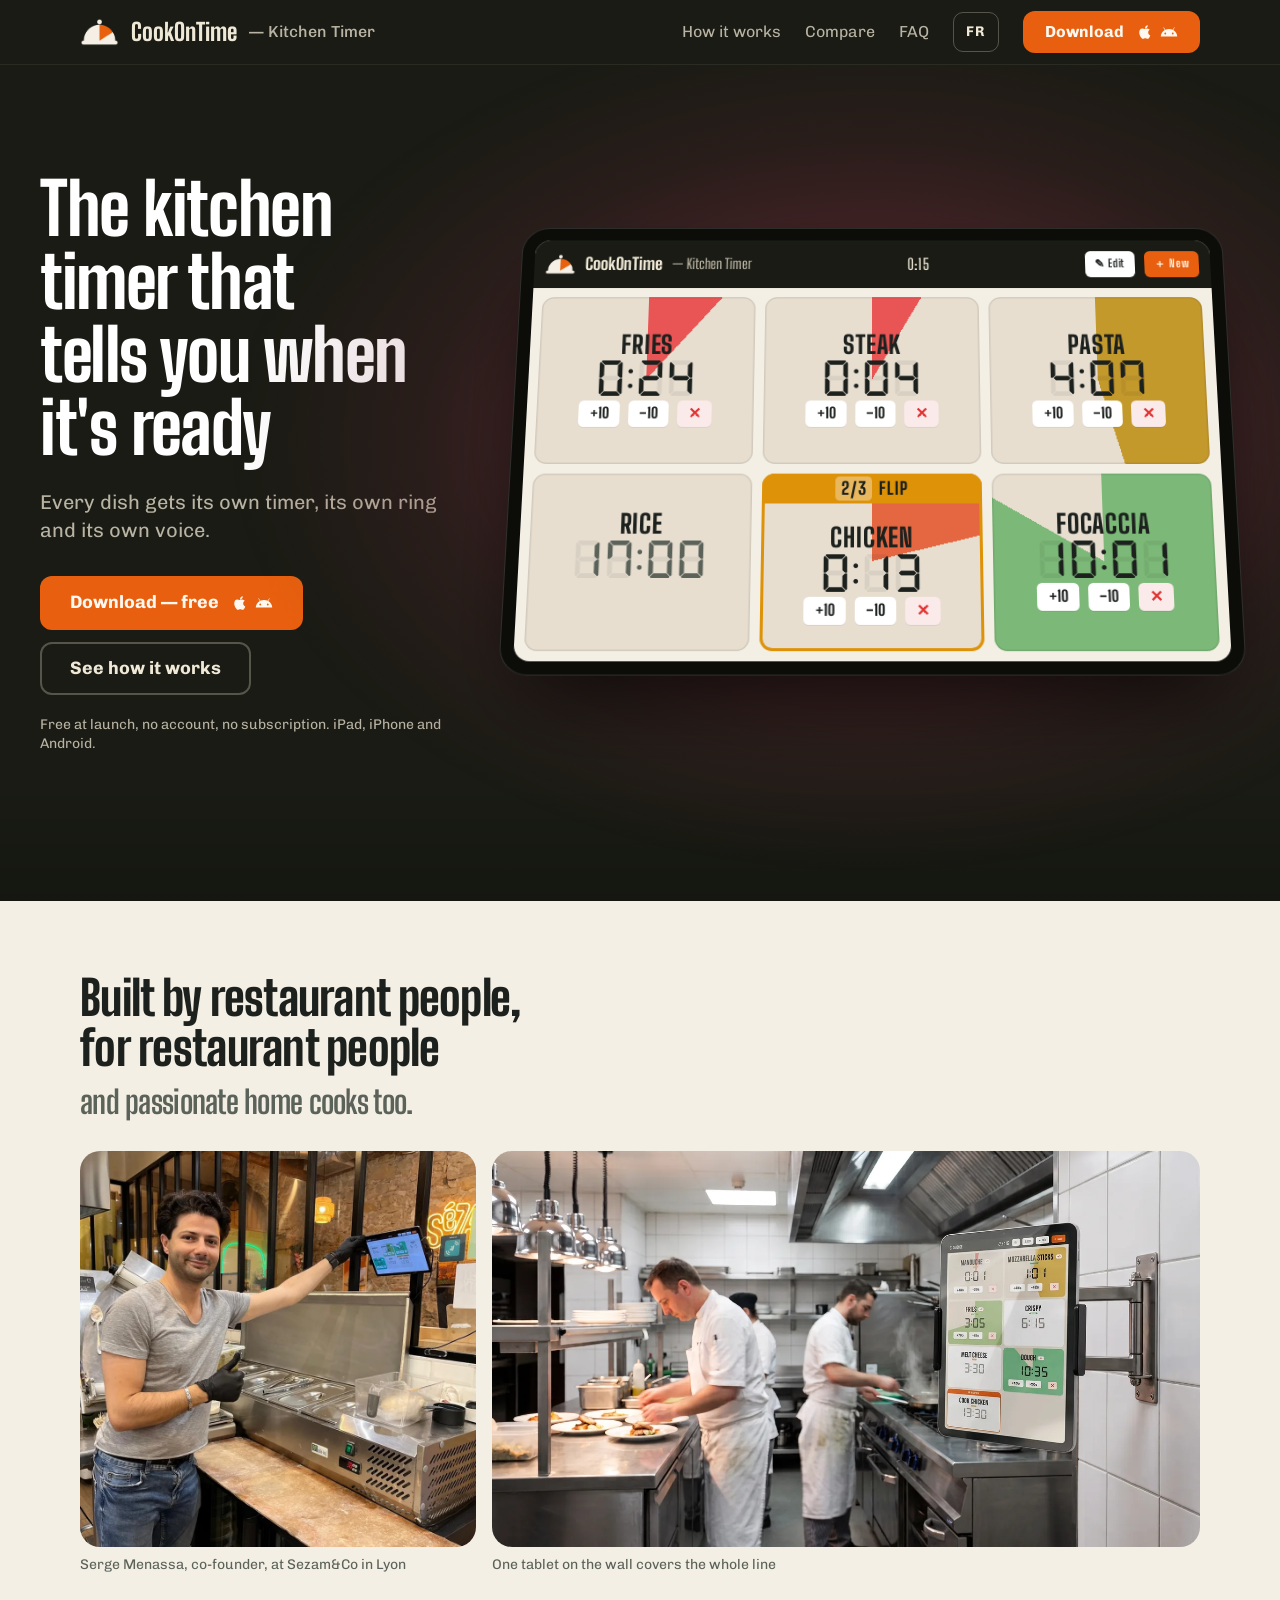
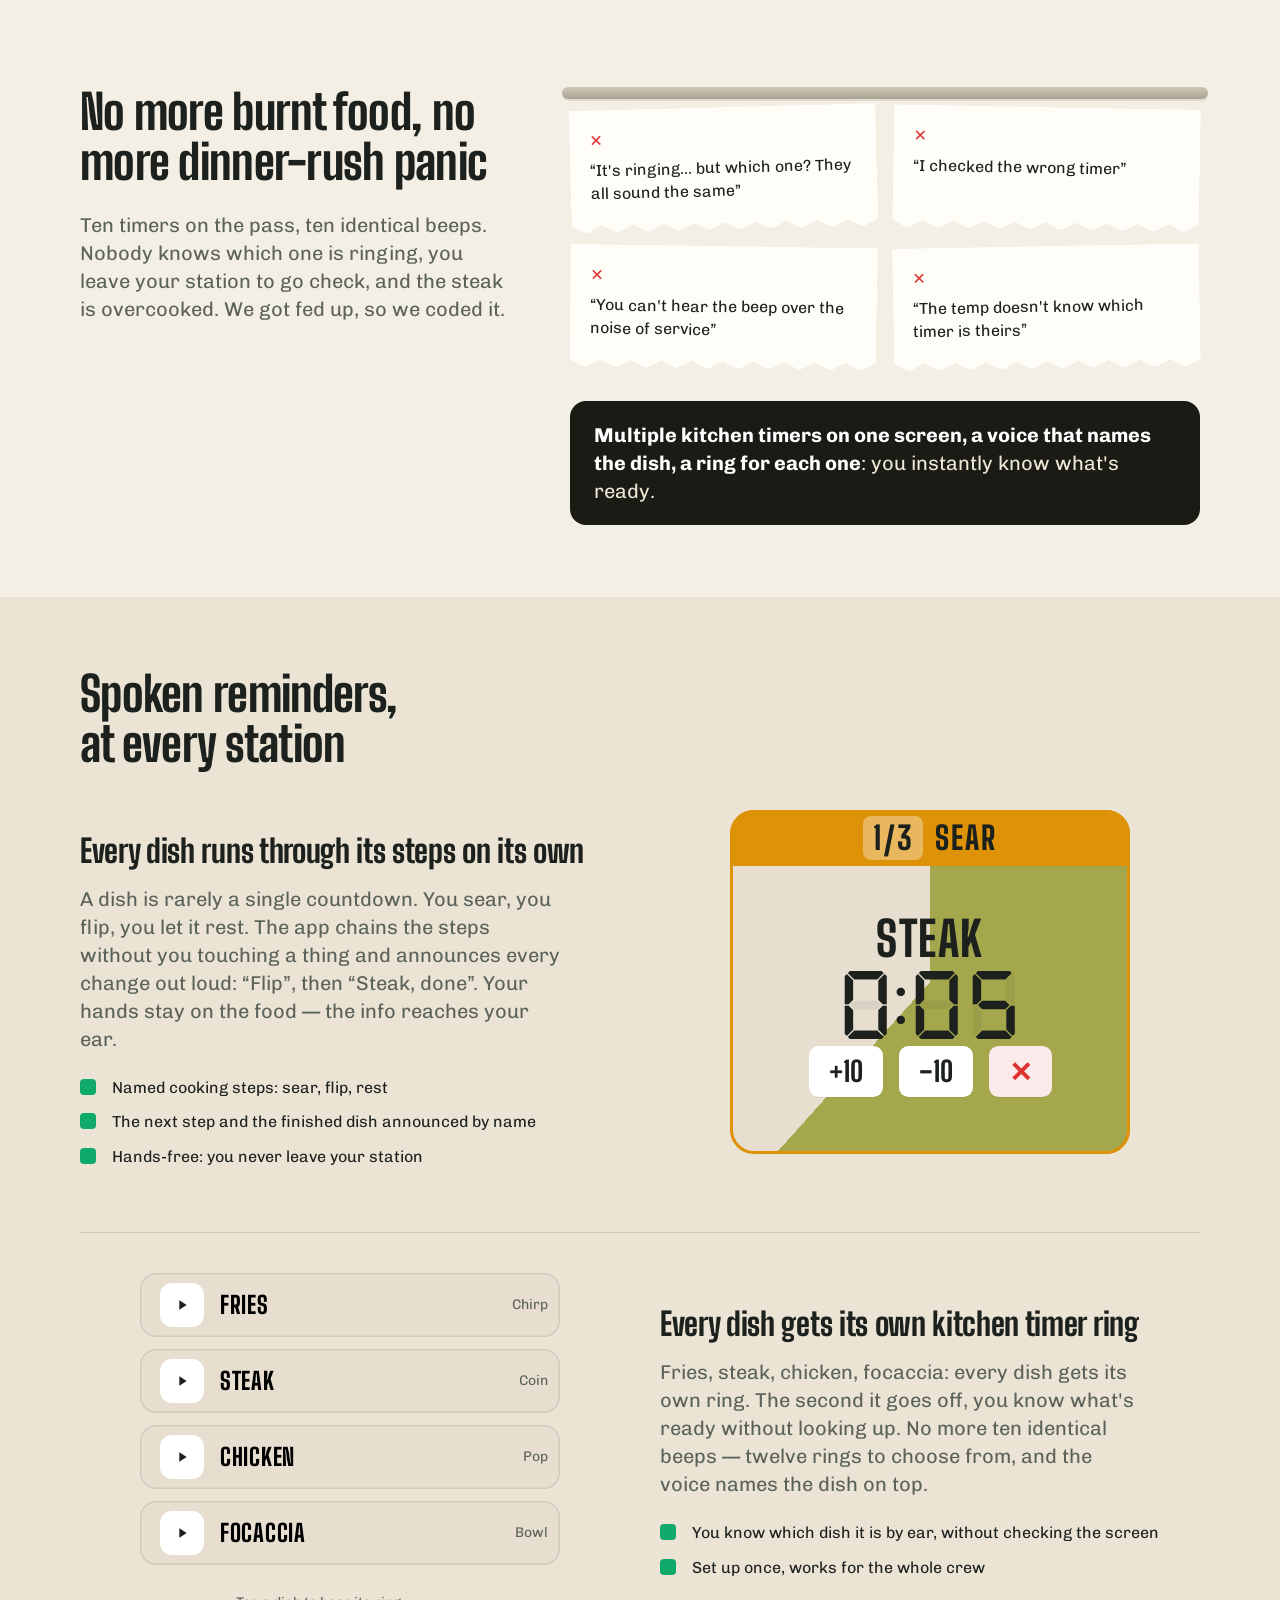
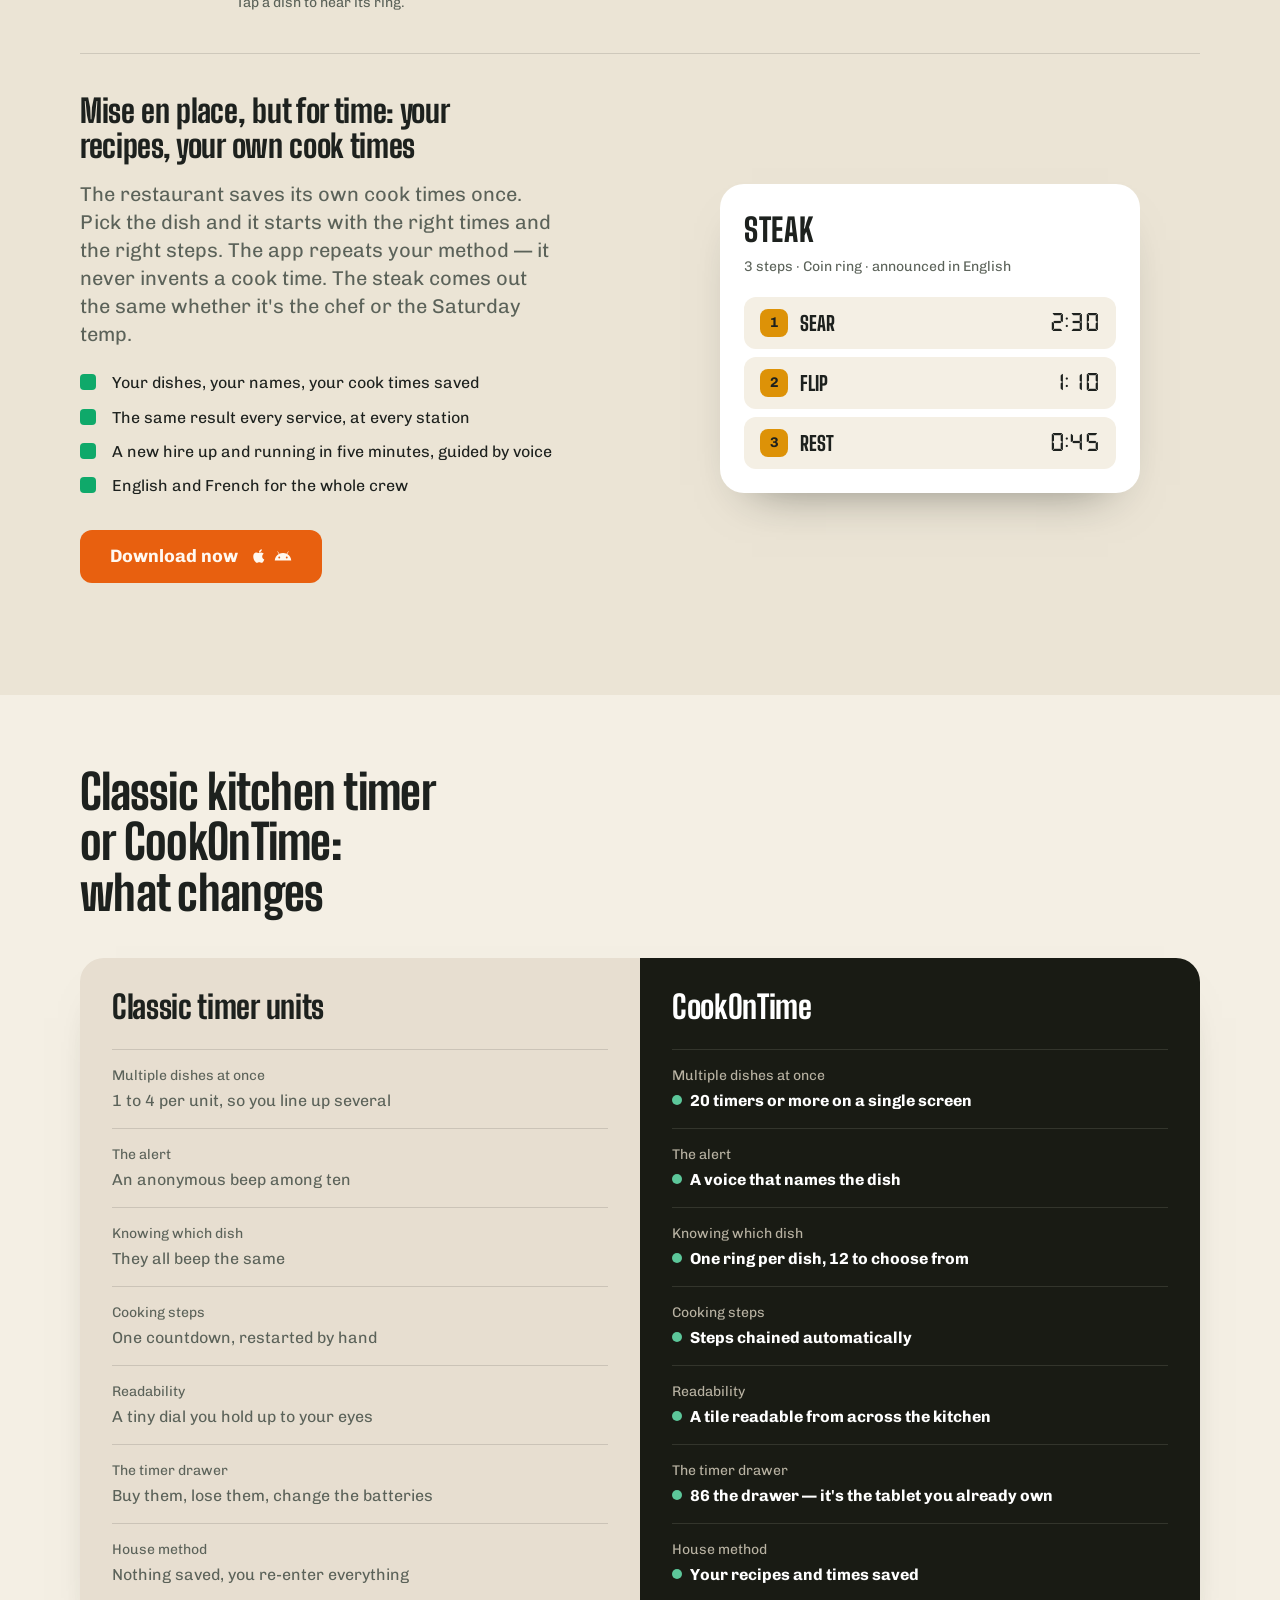
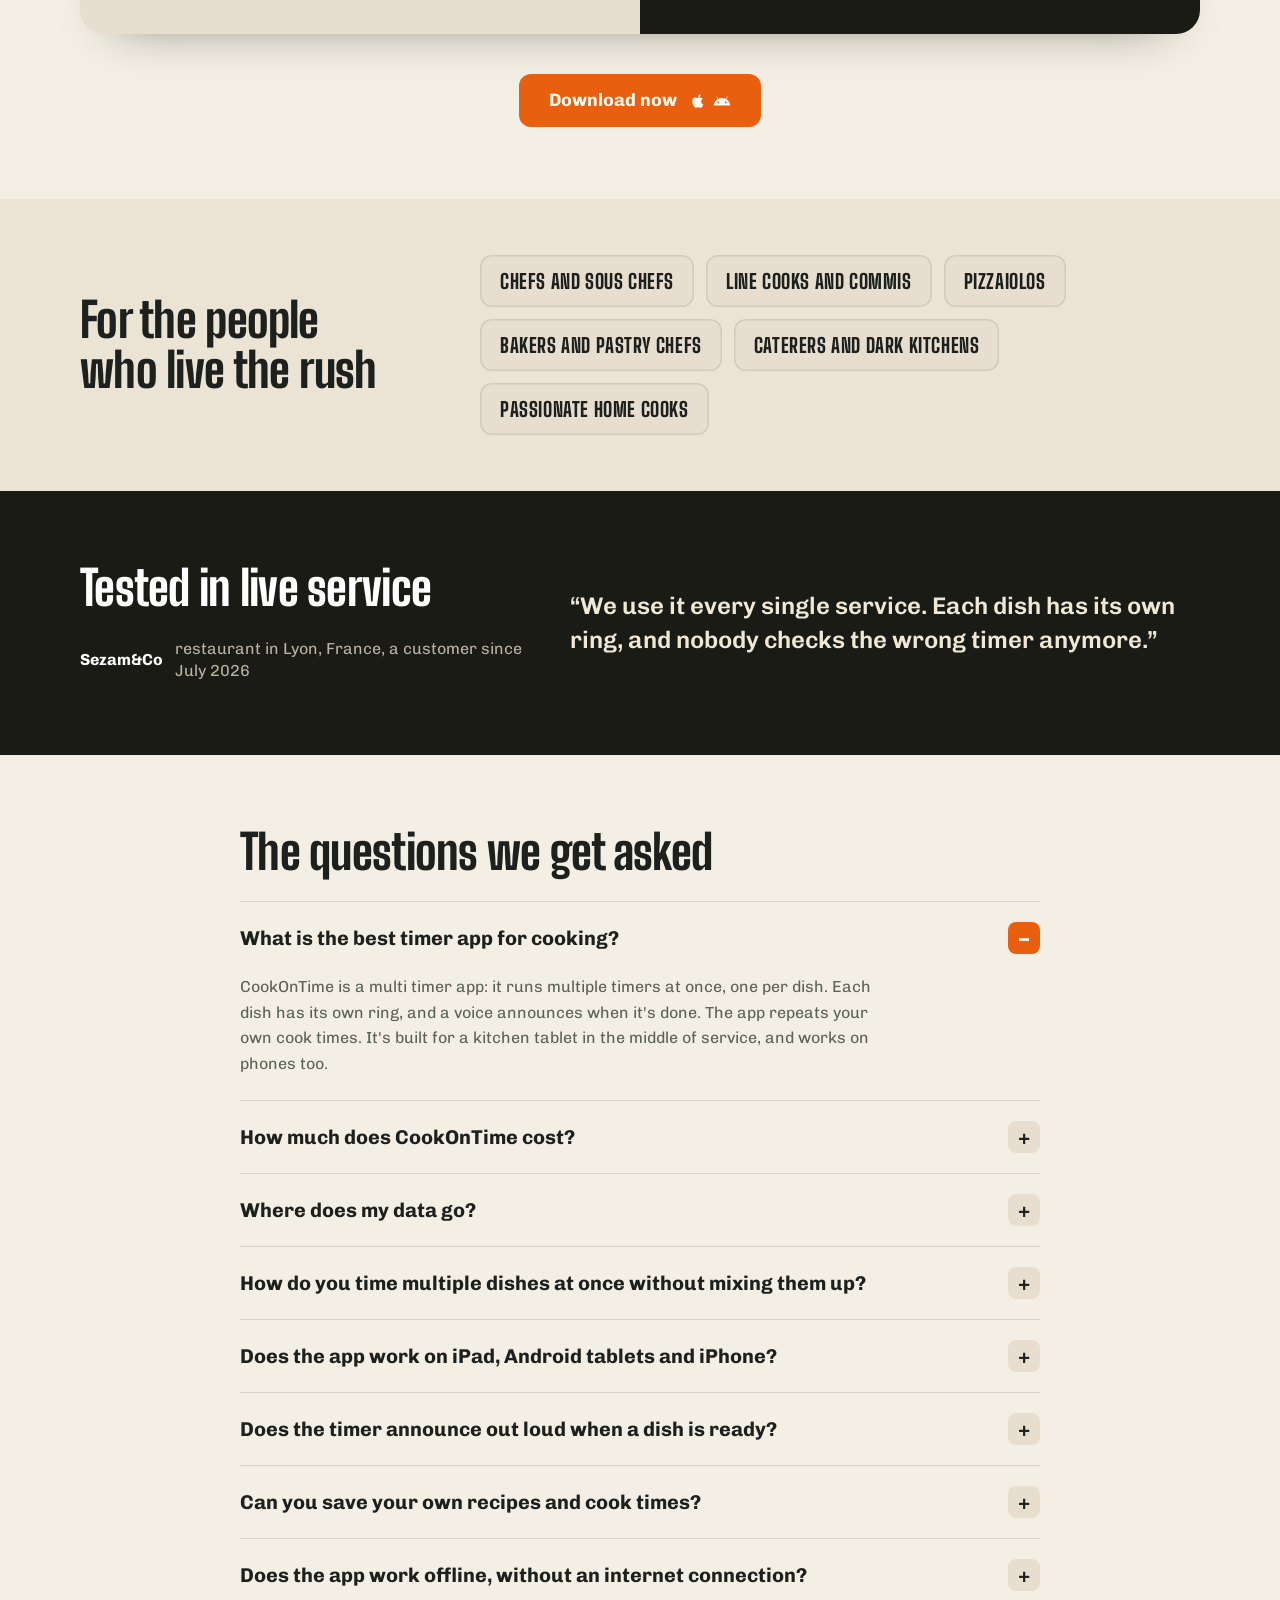
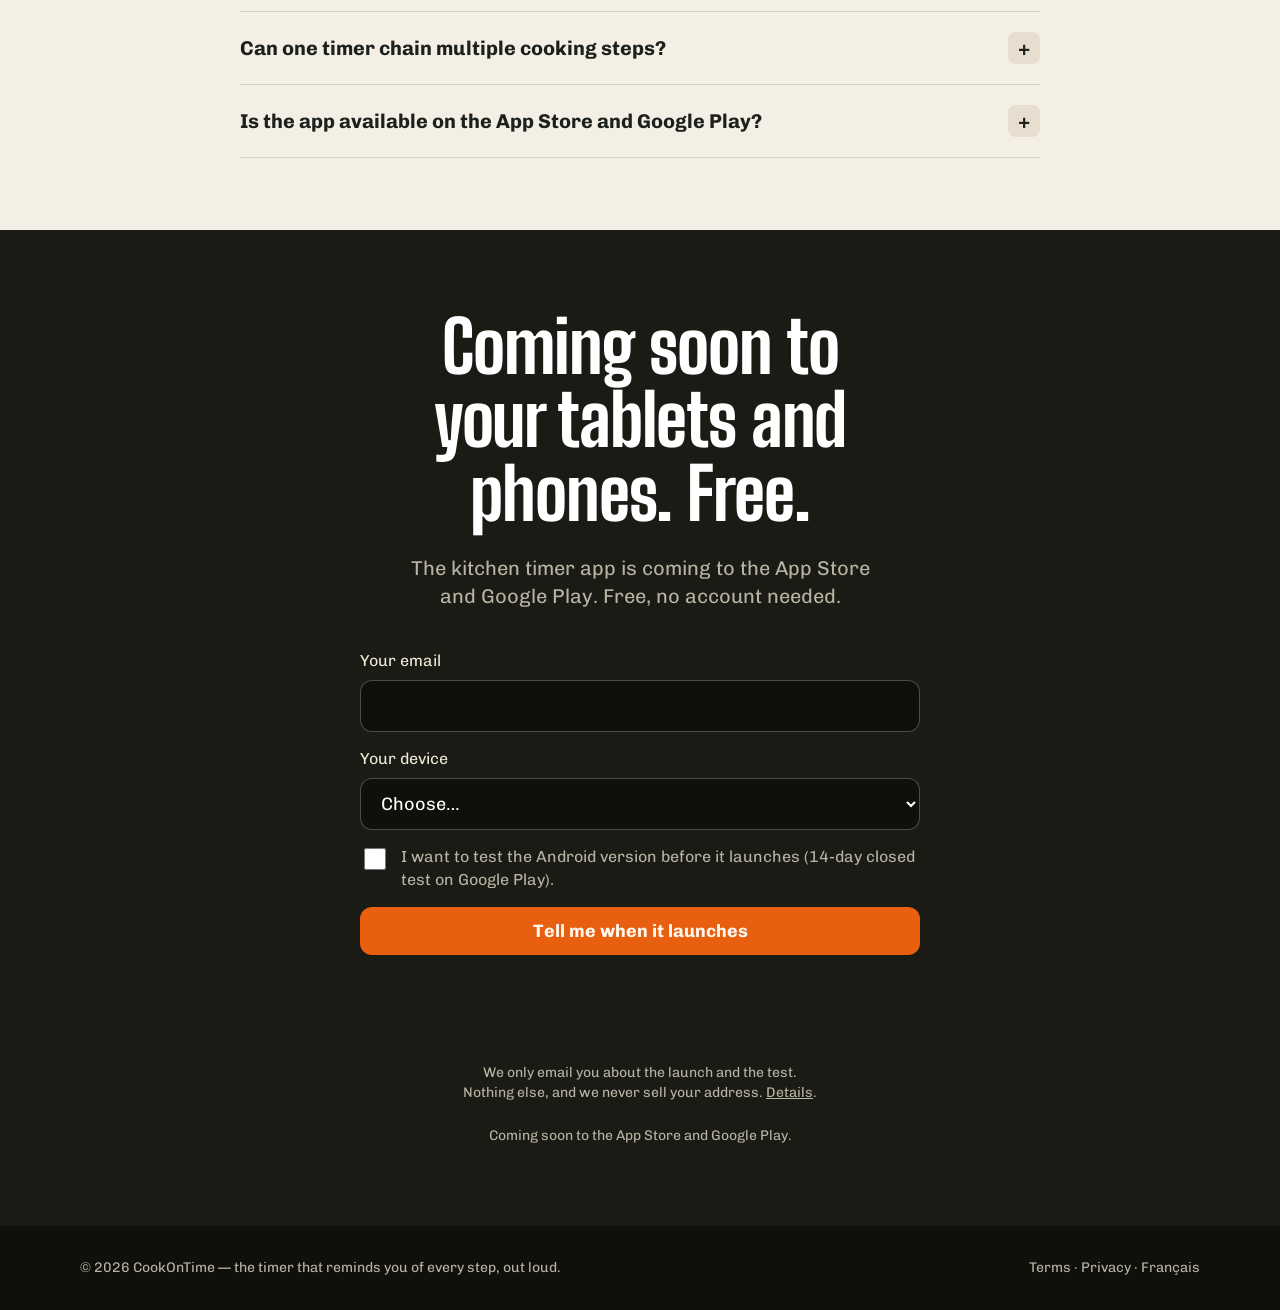
==== index.html @ b67028b5 "Landing : clics « Télécharger » comptés, e-mail à Serge à chaque nouvelle inscription Co-Authored-By" ====
<!DOCTYPE html>
<html lang="en">
<head>
<meta charset="UTF-8">
<meta name="viewport" content="width=device-width, initial-scale=1, viewport-fit=cover">
<title>Free Kitchen Timer App for Restaurants — Multi-Dish & Voice</title>
<meta name="description" content="Free kitchen timer app for pros: multiple dishes at once, a ring per dish, a voice announcing each. Tablets, iPhone & Android. Built by restaurateurs.">
<meta name="keywords" content="free kitchen timer, cooking timer app, kitchen timer app for iphone, kitchen timer app free, restaurant kitchen timer, professional kitchen timer app, commercial kitchen timer, multiple kitchen timers, multi timer kitchen app, kitchen timer for iPad, kitchen timer tablet, talking kitchen timer, voice kitchen timer, hands-free kitchen timer, chef timer app, multi-stage cooking timer, kitchen timer no batteries, minuteur cuisine gratuit">
<meta name="theme-color" content="#191b14">
<link rel="canonical" href="https://cookontime.app/">
<link rel="alternate" hreflang="en" href="https://cookontime.app/">
<link rel="alternate" hreflang="fr" href="https://cookontime.app/fr/">
<link rel="alternate" hreflang="x-default" href="https://cookontime.app/">
<link rel="icon" type="image/png" sizes="32x32" href="assets/favicon-32.png">
<link rel="apple-touch-icon" href="assets/apple-touch-icon.png">
<!-- Open Graph -->
<meta property="og:type" content="website">
<meta property="og:url" content="https://cookontime.app/">
<meta property="og:locale" content="en_US">
<meta property="og:title" content="CookOnTime: free kitchen timer app for restaurants">
<meta property="og:image" content="https://cookontime.app/assets/og-en.png">
<meta property="og:image:width" content="1200">
<meta property="og:image:height" content="630">
<meta property="og:description" content="Run every dish at once, each with its own ring, a voice that announces each dish by name. One app on all your kitchen tablets. Coming soon to iOS and Android — free at launch.">
<meta name="twitter:card" content="summary_large_image">

<link rel="stylesheet" href="assets/fonts/fonts.css">

<!-- Rich snippet FAQ -->
<script type="application/ld+json">
{
  "@context": "https://schema.org",
  "@type": "FAQPage",
  "mainEntity": [
    {"@type":"Question","name":"What is the best timer app for cooking?","acceptedAnswer":{"@type":"Answer","text":"CookOnTime is a multi timer app: it runs multiple timers at once, one per dish. Each dish has its own ring, and a voice announces when it's done. The app repeats your own cook times. It's built for a kitchen tablet in the middle of service, and works on phones too."}},
    {"@type":"Question","name":"How much does CookOnTime cost?","acceptedAnswer":{"@type":"Answer","text":"CookOnTime is free at launch: no subscription, no ads and no account to create."}},
    {"@type":"Question","name":"Where does my data go?","acceptedAnswer":{"@type":"Answer","text":"Your dishes, times and settings stay on your tablet, and there is no account to create. On first launch, the app asks whether you agree to share usage statistics; in the current version, it sends nothing. The details are in the privacy policy."}},
    {"@type":"Question","name":"How do you time multiple dishes at once without mixing them up?","acceptedAnswer":{"@type":"Answer","text":"Run multiple timers side by side: every dish carries its name on screen and in the voice announcements, and each one can carry its own ring. All your dishes run side by side on one screen, so you know right away which one is ringing. No more mistaking the steak timer for the sides."}},
    {"@type":"Question","name":"Does the app work on iPad, Android tablets and iPhone?","acceptedAnswer":{"@type":"Answer","text":"Yes, on all of them. A basic iPad or a cheap Android tablet, wall-mounted with the screen always on, is enough — and it also runs on iPhone and Android phones when you want a cooking timer in your pocket. You equip every station with the same app."}},
    {"@type":"Question","name":"Does the timer announce out loud when a dish is ready?","acceptedAnswer":{"@type":"Answer","text":"Yes. The app announces the next step and then the finished dish, by name, out loud. Your hands stay on the food — the info reaches your ear without staring at a screen."}},
    {"@type":"Question","name":"Can you save your own recipes and cook times?","acceptedAnswer":{"@type":"Answer","text":"That's the whole point. You enter your dishes, times and steps once. The app repeats your house method identically on every tablet. It never invents a cook time."}},
    {"@type":"Question","name":"Does the app work offline, without an internet connection?","acceptedAnswer":{"@type":"Answer","text":"Yes. Every tablet is self-sufficient and stores everything locally. If the wifi drops mid-rush, service goes on uninterrupted."}},
    {"@type":"Question","name":"Can one timer chain multiple cooking steps?","acceptedAnswer":{"@type":"Answer","text":"Yes — it's the heart of the app. A dish can have multiple named steps (sear, flip, rest) that chain automatically, with a voice announcement at every step change."}},
    {"@type":"Question","name":"Is the app available on the App Store and Google Play?","acceptedAnswer":{"@type":"Answer","text":"It's coming soon to the App Store and Google Play."}}
  ]
}
</script>
<script type="application/ld+json">
{
  "@context": "https://schema.org",
  "@type": "SoftwareApplication",
  "name": "CookOnTime",
  "alternateName": "CookOnTime: Kitchen Timers",
  "url": "https://cookontime.app/",
  "inLanguage": ["en", "fr"],
  "applicationCategory": "LifestyleApplication",
  "operatingSystem": "iOS, Android",
  "description": "Kitchen timer app: multiple timers on one screen, a ring for each dish, cooking steps that follow on, and a voice that calls out the dish when it's ready. Built by restaurant owners.",
  "publisher": {"@id": "https://cookontime.app/#org"},
  "offers": {"@type":"Offer","price":"0","priceCurrency":"USD"}
}
</script>

<script type="application/ld+json">
{
  "@context": "https://schema.org",
  "@type": "Organization",
  "@id": "https://cookontime.app/#org",
  "name": "CookOnTime",
  "url": "https://cookontime.app/",
  "logo": "https://cookontime.app/assets/apple-touch-icon.png",
  "founder": [
    {"@type":"Person","name":"Serge Menassa"},
    {"@type":"Person","name":"Henry Obégi"}
  ]
}
</script>

<style>
/* Proposition A — « le passe en service ».
   Parti pris : la page emprunte tout à l'app réelle. Le bandeau sombre de l'app
   devient l'en-tête et le haut de page ; les chiffres à segments (DSEG7) sont la
   signature ; la couleur ne décore pas, elle dit un état, comme sur la tablette :
   vert = en cours, ambre = changement d'étape, rouge = prêt. */
@font-face{font-family:'DSEG7 Classic'; src:url(assets/fonts/DSEG7Classic-Bold.ttf) format('truetype'); font-weight:700; font-display:swap}

:root{
  /* Valeurs reprises de app/lib/ui/theme.dart */
  --service:#191b14; --service-2:#24271d; --on-service:#efe8d6; --on-service-2:#b9b3a3;
  --paper:#f4efe4; --paper-2:#ebe4d5; --tile:#e7ded0; --tile-edge:rgba(28,33,28,.10);
  --ink:#1d211e; --muted:#5b6259; --line:rgba(28,33,28,.14);
  --ember:#e8600f; --ember-2:#c94f08; --on-ember:#fff8f0;
  --amber:#dd9207; --mint:#0fa96a; --red:#e03131; --ring-ink:#8f1414;
  --fill-mint:rgb(92,199,154);
  /* Échelle typo fermée (R4.4 / R4.6, site) : 6 tailles */
  --t1:clamp(44px,5.6vw,72px); --t2:clamp(34px,3.8vw,48px); --t3:clamp(26px,2.6vw,32px);
  --t4:20px; --t5:16px; --t6:14px;
  --maxw:1200px; --gut:clamp(16px,4vw,40px);
}
@property --p{syntax:'<number>'; inherits:false; initial-value:1}

*{box-sizing:border-box}
html{scroll-behavior:smooth}
body{margin:0; background:var(--paper); color:var(--ink); font-family:'Chivo',system-ui,sans-serif; font-size:var(--t4); line-height:1.4; -webkit-font-smoothing:antialiased; overflow-x:hidden}
h1,h2,h3{font-family:'Big Shoulders Display',sans-serif; font-weight:800; margin:0; text-wrap:balance}
h1{font-size:var(--t1); line-height:1.02; letter-spacing:-.02em}
h2{font-size:var(--t2); line-height:1.05; letter-spacing:-.015em}
h3{font-size:var(--t3); line-height:1.1; letter-spacing:-.01em}
p{margin:0}
a{color:inherit; text-decoration:none}
.wrap{max-width:var(--maxw); margin:0 auto; padding:0 var(--gut)}
.seg{font-family:'DSEG7 Classic',monospace; font-weight:700; font-style:normal; letter-spacing:.02em}

/* ---------- boutons (R6.3 : 4 états ; R6.6 : 16 / 32) ---------- */
.btn{display:inline-flex; align-items:center; justify-content:center; gap:8px; min-height:48px; padding:12px 28px; border-radius:12px;
  font-family:'Chivo',sans-serif; font-weight:700; font-size:18px; letter-spacing:0;
  border:2px solid transparent; cursor:pointer; transition:transform .12s ease, background .15s ease, border-color .15s ease}
.btn:focus-visible{outline:3px solid var(--amber); outline-offset:3px}
.btn:active{transform:translateY(1px)}
.btn-ember{background:var(--ember); color:var(--on-ember)}
.btn-ember:hover{background:var(--ember-2)}
.btn-line{background:transparent; color:var(--on-service); border-color:rgba(239,232,214,.28)}
.btn-line:hover{border-color:var(--on-service)}
.btn-line.on-paper{color:var(--ink); border-color:var(--line)}
.btn-line.on-paper:hover{border-color:var(--ink)}

/* ---------- en-tête = le bandeau de l'app ---------- */
header{position:sticky; top:0; z-index:40; background:var(--service); color:var(--on-service); border-bottom:1px solid rgba(239,232,214,.08)}
.nav{display:flex; align-items:center; gap:24px; height:64px}
.brand{display:flex; align-items:center; gap:12px; margin-right:auto}
.brand img{height:28px; width:auto}
.brand b{font-family:'Big Shoulders Display',sans-serif; font-weight:800; font-size:24px; white-space:nowrap}
.brand span{font-family:'Chivo',sans-serif; font-weight:500; font-size:16px; color:var(--on-service-2); white-space:nowrap}
.navlinks{display:flex; gap:24px; align-items:center}
.navlinks a:not(.btn){font-size:var(--t5); color:var(--on-service-2)}
.navlinks a:not(.btn):hover{color:var(--on-service)}
/* Bascule de langue : toujours visible, y compris sur téléphone. */
.navlinks a.lang{display:inline-flex; align-items:center; justify-content:center; min-width:44px; min-height:40px; padding:0 12px; border-radius:10px; border:1px solid rgba(239,232,214,.28); color:var(--on-service); font-weight:700; font-size:var(--t6); letter-spacing:.08em}
.navlinks a.lang:hover{border-color:var(--on-service)}
.navlinks a:focus-visible{outline:3px solid var(--amber); outline-offset:3px}
.navlinks .btn{min-height:40px; padding:8px 20px; font-size:var(--t5)}
/* Logos Apple et Android dans les boutons de téléchargement */
.btn .oss{display:inline-flex; gap:6px; margin-left:4px}
.btn .os{width:18px; height:18px; flex:none}

/* ---------- haut de page ---------- */
.hero{background:var(--service); color:var(--on-service); padding:56px 0 96px; position:relative; overflow:hidden}
/* Le haut de page remplit tout l'écran visible sous l'en-tête : la section suivante
   n'apparaît qu'au défilement. Contenu centré verticalement ; s'il est plus haut
   que l'écran (petit portable, téléphone), la section grandit simplement. */
.hero{min-height:calc(100vh - 64px); min-height:calc(100svh - 64px); display:flex; align-items:center}
.hero > .wrap{width:100%}
.hero::after{content:""; position:absolute; left:0; right:0; bottom:0; height:120px; background:linear-gradient(to bottom, transparent, rgba(0,0,0,.18)); pointer-events:none}
.hero .wrap{max-width:1320px; display:grid; grid-template-columns:minmax(0,4.4fr) minmax(0,7.6fr); gap:40px; align-items:center; position:relative; z-index:1}
.hero h1{color:#fff; max-width:12ch}
.hero .lead{margin-top:24px; color:var(--on-service-2); max-width:34ch; line-height:1.4}
.hero .cta{display:flex; flex-wrap:wrap; gap:12px; margin-top:32px}
.hero .note{margin-top:20px; font-size:var(--t6); color:var(--on-service-2)}

/* ---------- la tablette : réplique de l'écran principal de l'app ---------- */
.device{background:#0c0d09; border-radius:28px; padding:14px; box-shadow:0 40px 80px -30px rgba(0,0,0,.8), inset 0 0 0 1px rgba(255,255,255,.14)}
.board{color:var(--ink); background:var(--paper); border-radius:16px; overflow:hidden; aspect-ratio:16/10; display:flex; flex-direction:column; container-type:inline-size}
.bhead{background:var(--service); color:var(--on-service); display:flex; align-items:center; gap:1.4cqw; padding:0 1.6cqw; height:7.5cqw; flex:none}
.bhead img{height:3.2cqw; width:auto}
.bhead b{font-family:'Big Shoulders Display',sans-serif; font-weight:800; font-size:2.6cqw; white-space:nowrap}
.bhead span{font-family:'Big Shoulders Display',sans-serif; font-weight:600; font-size:2.2cqw; color:var(--on-service-2); white-space:nowrap}
.bhead .clock{margin:0 auto; font-size:2.4cqw; color:var(--on-service)}
.bhead i{font-style:normal; font-family:'Big Shoulders Display',sans-serif; font-weight:700; font-size:1.7cqw; letter-spacing:.06em; background:#fff; color:var(--ink); border-radius:.8cqw; padding:.8cqw 1.4cqw; white-space:nowrap}
.bhead i.new{background:var(--ember); color:var(--on-ember)}
.bgrid{flex:1; display:grid; grid-template-columns:repeat(3,1fr); grid-template-rows:repeat(2,1fr); gap:1.4cqw; padding:1.4cqw}

.tile{--p:1; --fill:var(--fill-mint); position:relative; border-radius:1.8cqw; background:var(--tile); box-shadow:inset 0 0 0 1.5px var(--tile-edge);
  display:flex; flex-direction:column; align-items:center; justify-content:center; gap:.6cqw; overflow:hidden; container-type:inline-size}
.tile.run{background:conic-gradient(var(--fill) 0 calc(var(--p)*1turn), var(--tile) 0)}
.tile .tn{font-family:'Big Shoulders Display',sans-serif; font-weight:800; font-size:12cqw; line-height:1; letter-spacing:.03em; text-transform:uppercase; position:relative}
.tile .tt{position:relative; font-size:17cqw; line-height:1}
.tile .tt .ghost{position:absolute; inset:0; color:rgba(28,33,28,.07)}
.tile .tt .val{position:relative; color:var(--ink)}
.tile.idle .tt .val{color:var(--muted)}
.tile .tc{display:flex; gap:4cqw; position:relative; visibility:hidden}
.tile.run .tc{visibility:visible}
.tile .tc i{font-style:normal; font-family:'Big Shoulders Display',sans-serif; font-weight:800; font-size:7cqw; background:#fff; border-radius:2.4cqw; padding:1.4cqw 5cqw; box-shadow:0 1px 0 rgba(0,0,0,.06)}
.tile .tc i.x{color:var(--red); background:#fbeaea}
.tile.chain{box-shadow:inset 0 0 0 3px var(--amber)}
.tile .band{position:absolute; top:0; left:0; right:0; height:14cqw; background:var(--amber); color:var(--ink); display:flex; align-items:center; justify-content:center; gap:3cqw;
  font-family:'Big Shoulders Display',sans-serif; font-weight:800; font-size:8cqw; letter-spacing:.06em; text-transform:uppercase}
.tile .band em{font-style:normal; background:rgba(255,255,255,.35); border-radius:2cqw; padding:0 2.4cqw}
.tile.chain .tn{margin-top:12cqw}
/* Sonnerie : fond rouge, intérieur rosé, nom rouge sombre, chiffres rouges qui
   clignotent, halo qui pulse — mêmes signes que la tuile qui sonne dans l'app. */
.tile.ringing{background:var(--red); box-shadow:none; animation:ring .9s ease-in-out infinite}
.tile.ringing::before{content:""; position:absolute; inset:2.4cqw; border-radius:1.4cqw; background:linear-gradient(#ffe9e6,#ffdcd6)}
.tile.ringing .tn{color:var(--ring-ink)}
.tile.ringing .tt .val{color:var(--red); animation:blink .9s step-end infinite}
.tile.ringing .tc{visibility:hidden}
@keyframes ring{0%,100%{transform:scale(1); box-shadow:0 0 0 0 rgba(255,69,69,.3)} 50%{transform:scale(1.015); box-shadow:0 0 34px 6px rgba(255,69,69,.55)}}
@keyframes blink{50%{opacity:0}}

/* La voix : la bulle qui annonce le plat, posée sous la tablette. */
.stage{position:relative; perspective:1600px; isolation:isolate}
/* Halo : un éclairage gris chaud accroché à la tablette elle-même (pas au fond de
   la section). Il la suit donc partout où la mise en page la place, sur ordinateur,
   tablette ou téléphone, sans calcul. Il s'éteint en douceur vers le noir. */
.stage::before{content:""; position:absolute; left:50%; top:46%; width:175%; aspect-ratio:1.5; transform:translate(-50%,-50%); z-index:-1; pointer-events:none;
  background:radial-gradient(closest-side, rgb(var(--halo) / .85), rgb(var(--halo) / .5) 40%, rgb(var(--halo) / .18) 70%, transparent)}
/* Halo bordeaux, choisi par Serge le 30/09/2026 parmi six teintes. */
.hero{--halo:120 42 58}
/* Inclinaison au défilement (comme le site ShiftMaster, en plus léger) : la tablette
   part légèrement couchée et se redresse à plat pendant les 420 premiers pixels de
   défilement après son entrée à l'écran. Le défilement reste libre. */
.device{transform-origin:50% 0; transform:rotateX(14deg) scale(.95); will-change:transform}
@media (prefers-reduced-motion:reduce){ .device{transform:none} }
.voice{position:absolute; left:-24px; bottom:-56px; display:flex; align-items:center; gap:12px; background:#fff; color:var(--ink); border-radius:16px; padding:12px 20px 12px 12px;
  box-shadow:0 24px 48px -20px rgba(0,0,0,.7); border:0; font:inherit; text-align:left; cursor:pointer; max-width:calc(100% + 24px);
  transform:translateY(12px); opacity:0; transition:opacity .35s ease, transform .35s ease}
.voice.show{opacity:1; transform:none}
.voice:focus-visible{outline:3px solid var(--amber); outline-offset:3px}
.voice .play{flex:none; width:44px; height:44px; border-radius:50%; background:var(--ember); display:grid; place-items:center}
.voice .play svg{width:18px; height:18px; fill:#fff}
.voice small{display:block; font-size:var(--t6); color:var(--muted)}
.voice b{display:block; font-family:'Big Shoulders Display',sans-serif; font-weight:800; font-size:24px; line-height:1.1}

/* ---------- preuve : les photos en service ---------- */
.proof{padding:72px 0 40px}
.proof .wrap{display:grid; gap:32px}
.proof h2{max-width:24ch}
.proof h2 span{display:block; color:var(--muted); font-size:var(--t3); margin-top:12px; font-weight:700}
.photos{display:flex; gap:16px}
.photos figure{margin:0; min-width:0}
.photos figure:first-child{flex:1 1 0}
.photos figure:last-child{flex:1.79 1 0}
.photos img{display:block; width:100%; height:auto; border-radius:20px}
.photos figcaption{margin-top:8px; font-size:var(--t6); color:var(--muted)}

/* ---------- le problème : quatre bons de cuisine sur le rail ---------- */
.problem{padding:72px 0}
.problem .wrap{display:grid; grid-template-columns:minmax(0,5fr) minmax(0,7fr); gap:40px; align-items:start}
.problem p.big{margin-top:24px; color:var(--muted); max-width:36ch}
.rail{position:relative; padding-top:20px}
.rail::before{content:""; position:absolute; left:-8px; right:-8px; top:0; height:12px; border-radius:6px; background:linear-gradient(#cfc8b8,#a9a293); box-shadow:0 2px 0 rgba(0,0,0,.08)}
.tickets{display:grid; grid-template-columns:repeat(2,minmax(0,1fr)); gap:16px}
.ticket{background:#fffdf8; padding:20px 20px 28px; font-size:var(--t5); line-height:1.4; color:var(--ink); position:relative;
  box-shadow:0 12px 24px -16px rgba(28,33,28,.45); clip-path:polygon(0 0,100% 0,100% calc(100% - 8px),95% 100%,90% calc(100% - 8px),85% 100%,80% calc(100% - 8px),75% 100%,70% calc(100% - 8px),65% 100%,60% calc(100% - 8px),55% 100%,50% calc(100% - 8px),45% 100%,40% calc(100% - 8px),35% 100%,30% calc(100% - 8px),25% 100%,20% calc(100% - 8px),15% 100%,10% calc(100% - 8px),5% 100%,0 calc(100% - 8px))}
.ticket:nth-child(1){transform:rotate(-1.5deg)} .ticket:nth-child(2){transform:rotate(1deg)}
.ticket:nth-child(3){transform:rotate(.8deg)} .ticket:nth-child(4){transform:rotate(-1deg)}
.ticket::before{content:"✕"; display:block; color:var(--red); font-weight:700; margin-bottom:8px}
.solve{margin-top:32px; padding:20px 24px; border-radius:16px; background:var(--service); color:var(--on-service); font-size:var(--t4); line-height:1.4}
.solve b{color:#fff}

/* ---------- ce que fait l'app ---------- */
.features{background:var(--paper-2); padding:72px 0}
.features > .wrap > h2{max-width:18ch}
.feat{display:grid; grid-template-columns:minmax(0,1fr) minmax(0,1fr); gap:40px; align-items:center; padding:40px 0}
.feat + .feat{border-top:1px solid var(--line)}
.feat.flip .media{order:-1}
.feat p{margin-top:16px; color:var(--muted); max-width:40ch}
.feat ul{list-style:none; padding:0; margin:24px 0 0; display:grid; gap:12px}
.feat li{position:relative; padding-left:32px; font-size:var(--t5); line-height:1.4}
.feat li::before{content:""; position:absolute; left:0; top:2px; width:16px; height:16px; border-radius:4px; background:var(--mint)}
.media{display:flex; justify-content:center}

/* grande tuile chaînée qui déroule ses étapes */
/* Le conteneur de la grande tuile a une largeur fixe : la tuile mesure ses textes
   sur sa propre largeur (container-type), elle ne peut donc pas la tirer de son contenu. */
.bigwrap{width:min(100%,400px)}
.bigtile{width:100%; aspect-ratio:1/.86; border-radius:24px}
.bigtile .tn{font-size:12cqw}
.say{margin-top:16px; text-align:center; font-size:var(--t5); color:var(--muted); min-height:1.4em}
.say b{color:var(--ink)}

/* sonneries qu'on peut écouter */
.rings{width:min(100%,420px); display:grid; gap:12px}
.ringrow{display:flex; align-items:center; gap:16px; width:100%; min-height:64px; padding:8px 12px 8px 20px; border-radius:16px; border:0; font:inherit; text-align:left; cursor:pointer;
  background:var(--tile); box-shadow:inset 0 0 0 1.5px var(--tile-edge); transition:background .15s ease, transform .12s ease}
.ringrow:hover{background:#e0d6c5}
.ringrow:active{transform:scale(.99)}
.ringrow:focus-visible{outline:3px solid var(--amber); outline-offset:2px}
.ringrow b{font-family:'Big Shoulders Display',sans-serif; font-weight:800; font-size:24px; text-transform:uppercase; letter-spacing:.03em}
.ringrow small{margin-left:auto; font-size:var(--t6); color:var(--muted)}
.ringrow .pb{flex:none; width:44px; height:44px; border-radius:12px; background:#fff; display:grid; place-items:center}
.ringrow .pb svg{width:16px; height:16px; fill:var(--ink)}
.ringrow.playing{background:var(--fill-mint)}
.ringrow.playing .pb{background:var(--ink)}
.ringrow.playing .pb svg{fill:#fff}
.rings .hint{font-size:var(--t6); color:var(--muted); text-align:center}

/* fiche d'un plat, comme dans l'éditeur */
.recipe{width:min(100%,420px); background:#fff; border-radius:24px; padding:24px; box-shadow:0 24px 48px -32px rgba(28,33,28,.6)}
.recipe h4{margin:0; font-family:'Big Shoulders Display',sans-serif; font-weight:800; font-size:32px; text-transform:uppercase; letter-spacing:.02em}
.recipe .meta{font-size:var(--t6); color:var(--muted); margin-top:4px}
.steps{margin-top:20px; display:grid; gap:8px}
.step{display:flex; align-items:center; gap:12px; padding:12px 16px; border-radius:12px; background:var(--paper)}
.step .n{width:28px; height:28px; border-radius:8px; background:var(--amber); display:grid; place-items:center; font-weight:700; font-size:var(--t6)}
.step b{font-family:'Big Shoulders Display',sans-serif; font-weight:800; font-size:20px; text-transform:uppercase}
.step .seg{margin-left:auto; font-size:18px}

/* ---------- comparatif ---------- */
.compare{padding:72px 0}
.compare h2{max-width:20ch}
.vs{margin-top:40px; display:grid; grid-template-columns:minmax(0,1fr) minmax(0,1fr); border-radius:24px; overflow:hidden; box-shadow:0 24px 48px -36px rgba(28,33,28,.6)}
.vs .col{padding:32px}
.vs .old{background:var(--tile)}
.vs .new{background:var(--service); color:var(--on-service)}
.vs h3{font-size:var(--t3)}
.vs .new h3{color:#fff}
.vs ul{list-style:none; margin:24px 0 0; padding:0; display:grid; gap:0}
.vs li{padding:16px 0; border-top:1px solid var(--line); font-size:var(--t5); line-height:1.4; min-height:76px}
.vs .new li{border-color:rgba(239,232,214,.12)}
.vs li small{display:block; font-size:var(--t6); color:var(--muted); margin-bottom:4px}
.vs .new li small{color:var(--on-service-2)}
.vs .old li span{color:var(--muted)}
.vs .new li span{color:#fff; font-weight:700}
.vs .new li span::before{content:""; display:inline-block; width:10px; height:10px; border-radius:50%; background:var(--fill-mint); margin-right:8px; vertical-align:1px}
.center{text-align:center; margin-top:40px}

/* ---------- pour qui ---------- */
.aud{background:var(--paper-2); padding:56px 0}
.aud .wrap{display:grid; grid-template-columns:minmax(0,4fr) minmax(0,8fr); gap:40px; align-items:center}
.chips{display:flex; flex-wrap:wrap; gap:12px}
.chips span{padding:12px 20px; border-radius:12px; background:var(--tile); box-shadow:inset 0 0 0 1.5px var(--tile-edge); font-family:'Big Shoulders Display',sans-serif; font-weight:800; font-size:20px; text-transform:uppercase; letter-spacing:.03em}

/* ---------- client : Sezam&Co ---------- */
.client{background:var(--service); color:var(--on-service); padding:72px 0}
.client .wrap{display:grid; grid-template-columns:minmax(0,5fr) minmax(0,7fr); gap:40px; align-items:center}
.client img{width:100%; height:auto; border-radius:20px; display:block}
.client h2{color:#fff}
.client blockquote{margin:0; font-size:24px; font-family:'Chivo',sans-serif; font-weight:600; line-height:1.4; color:var(--on-service)}
.client .who{margin-top:24px; display:flex; align-items:center; gap:12px; font-size:var(--t5); color:var(--on-service-2)}
.client .who b{color:#fff}

/* ---------- questions ---------- */
.faq{padding:72px 0}
.faq .wrap{max-width:880px}
.faq h2{margin-bottom:24px}
details{border-top:1px solid var(--line)}
details:last-of-type{border-bottom:1px solid var(--line)}
summary{list-style:none; cursor:pointer; padding:20px 0; display:flex; gap:16px; align-items:center; font-family:'Chivo',sans-serif; font-weight:700; font-size:20px; line-height:1.3}
summary::-webkit-details-marker{display:none}
summary::after{content:"+"; margin-left:auto; flex:none; width:32px; height:32px; border-radius:8px; background:var(--tile); display:grid; place-items:center; font-family:'Chivo',sans-serif; font-weight:700}
details[open] summary::after{content:"–"; background:var(--ember); color:#fff}
summary:focus-visible{outline:3px solid var(--amber); outline-offset:2px}
details p{padding:0 0 24px; color:var(--muted); font-size:var(--t5); line-height:1.6; max-width:64ch}

/* ---------- appel final ---------- */
.final{background:var(--service); color:var(--on-service); padding:80px 0; text-align:center}
.final h2{color:#fff; font-size:var(--t1); line-height:1.02; max-width:14ch; margin:0 auto}
.final p{margin:24px auto 0; color:var(--on-service-2); max-width:40ch}
.stores{display:flex; gap:16px; justify-content:center; flex-wrap:wrap; margin-top:40px}
.store{display:flex; align-items:center; gap:12px; min-height:64px; padding:12px 24px; border-radius:16px; background:#000; color:#fff; box-shadow:inset 0 0 0 1px rgba(255,255,255,.2); position:relative}
.store svg{width:28px; height:28px}
.store span{display:flex; flex-direction:column; text-align:left; line-height:1.1}
.store small{font-size:12px; color:#cfc9bb}
.store b{font-family:'Big Shoulders Display',sans-serif; font-weight:800; font-size:24px}
.store em{position:absolute; top:-10px; right:-8px; font-style:normal; background:var(--amber); color:var(--ink); font-size:12px; font-weight:700; padding:4px 8px; border-radius:8px}
/* Accès anticipé : remplace les badges de stores tant que l'app n'est pas publiée. */
.signup{max-width:560px; margin:40px auto 0; text-align:left; display:grid; gap:16px}
.signup label{display:grid; gap:8px; font-size:var(--t5); color:var(--on-service)}
.signup input[type=email], .signup select{width:100%; min-height:52px; padding:12px 16px; border-radius:12px; border:1px solid rgba(239,232,214,.28);
  background:#0f100b; color:#fff; font:inherit; font-size:18px}
.signup input[type=email]:focus-visible, .signup select:focus-visible, .signup input[type=checkbox]:focus-visible{outline:3px solid var(--amber); outline-offset:2px}
.signup .check{display:flex; align-items:flex-start; gap:12px; grid-template-columns:none; color:var(--on-service-2)}
.signup .check input{width:22px; height:22px; margin-top:2px; flex:none; accent-color:var(--ember)}
.signup .hp{position:absolute; left:-9999px; width:1px; height:1px; overflow:hidden}
.signup button{width:100%; border:0; cursor:pointer}
.signup button:disabled{opacity:.6; cursor:wait}
.signup .legal{font-size:var(--t6); color:var(--on-service-2); text-align:center}
.signup .legal a{text-decoration:underline}
.signup .msg{min-height:1.4em; text-align:center; font-weight:700}
.signup .msg.ok{color:var(--fill-mint, #7fbf8a)}
.signup .msg.err{color:#ff8a80}
.soon{margin-top:24px; font-size:var(--t6); color:var(--on-service-2)}

footer{background:#0f100b; color:var(--on-service-2); padding:32px 0; font-size:var(--t6)}
footer .wrap{display:flex; flex-wrap:wrap; gap:16px; justify-content:space-between; align-items:center}
footer a:hover{color:#fff}

/* ---------- tablette et téléphone ---------- */
@media (max-width:980px){
  .hero .wrap,.proof .wrap,.problem .wrap,.feat,.aud .wrap,.client .wrap{grid-template-columns:1fr}
  .feat.flip .media{order:0}
  .hero h1{max-width:16ch}
  .navlinks a:not(.btn):not(.lang){display:none}
  .voice{left:12px}
}
@media (max-width:640px){
  .brand span{display:none}
  .nav,.navlinks{gap:12px}
  .brand b{font-size:20px}
  .navlinks .btn{padding:8px 16px}
  .navlinks .btn .oss{display:none}
  .bgrid{grid-template-columns:repeat(2,1fr); grid-template-rows:repeat(3,1fr)}
  .board{aspect-ratio:3/4}
  .bhead{height:12cqw; gap:2.4cqw} .bhead img{height:5.6cqw} .bhead b{font-size:4.4cqw} .bhead span,.bhead i:not(.new){display:none} .bhead i.new{font-size:3.2cqw; padding:1.4cqw 2.4cqw; border-radius:1.4cqw} .bhead .clock{font-size:4.4cqw}
  .tile .tc{display:none}
  .tickets{grid-template-columns:1fr}
  .vs{grid-template-columns:1fr}
  .vs li{min-height:0}
  .photos{flex-direction:column}
  .voice{position:relative; left:0; bottom:0; margin-top:16px; width:100%}
  .hero{padding-top:32px}
}
@media (max-width:359px){ .brand b{display:none} }
@media (prefers-reduced-motion:reduce){
  *{animation:none !important; transition:none !important}
}
</style>
</head>
<body>

<header>
  <div class="wrap nav">
    <a class="brand" href="#top"><img src="assets/logo-mark-white.webp" alt="" width="361" height="256"><b>CookOnTime</b><span>— Kitchen Timer</span></a>
    <nav class="navlinks" aria-label="Menu">
      <a href="#app">How it works</a>
      <a href="#comparatif">Compare</a>
      <a href="#faq">FAQ</a>
      <a class="lang" href="fr/" hreflang="fr" lang="fr" aria-label="Version française">FR</a>
      <a class="btn btn-ember" href="#lancement">Download<span class="oss"><svg class="os" viewBox="0 0 24 24" aria-hidden="true"><path fill="currentColor" d="M17.05 20.28c-.98.95-2.05.8-3.08.35-1.09-.46-2.09-.48-3.24 0-1.44.62-2.2.44-3.06-.35C2.79 15.25 3.51 7.59 8.31 7.34c1.35.07 2.29.74 3.08.8 1.18-.24 2.31-.93 3.57-.84 1.51.12 2.65.72 3.4 1.8-3.12 1.87-2.63 5.98.68 7.68-.66 1.73-1.53 3.45-2.01 3.7zM12.03 7.25c-.15-2.23 1.66-4.07 3.74-4.25.29 2.58-2.34 4.5-3.74 4.25z"/></svg><svg class="os" viewBox="0 0 24 24" aria-hidden="true"><path fill="currentColor" d="M17.6 9.48l1.84-3.18a.38.38 0 0 0-.66-.38l-1.86 3.22A11.4 11.4 0 0 0 12 8.14c-1.77 0-3.43.4-4.92 1L5.22 5.92a.38.38 0 1 0-.66.38L6.4 9.48A10.8 10.8 0 0 0 1 18h22a10.8 10.8 0 0 0-5.4-8.52zM7 15.25a1.25 1.25 0 1 1 0-2.5 1.25 1.25 0 0 1 0 2.5zm10 0a1.25 1.25 0 1 1 0-2.5 1.25 1.25 0 0 1 0 2.5z"/></svg></span></a>
    </nav>
  </div>
</header>

<main id="top">

  <section class="hero">
    <div class="wrap">
      <div>
        <h1>The kitchen timer that tells you when it's ready</h1>
        <p class="lead">Every dish gets its own timer, its own ring and its own voice.</p>
        <div class="cta">
          <a class="btn btn-ember" href="#lancement">Download — free<span class="oss"><svg class="os" viewBox="0 0 24 24" aria-hidden="true"><path fill="currentColor" d="M17.05 20.28c-.98.95-2.05.8-3.08.35-1.09-.46-2.09-.48-3.24 0-1.44.62-2.2.44-3.06-.35C2.79 15.25 3.51 7.59 8.31 7.34c1.35.07 2.29.74 3.08.8 1.18-.24 2.31-.93 3.57-.84 1.51.12 2.65.72 3.4 1.8-3.12 1.87-2.63 5.98.68 7.68-.66 1.73-1.53 3.45-2.01 3.7zM12.03 7.25c-.15-2.23 1.66-4.07 3.74-4.25.29 2.58-2.34 4.5-3.74 4.25z"/></svg><svg class="os" viewBox="0 0 24 24" aria-hidden="true"><path fill="currentColor" d="M17.6 9.48l1.84-3.18a.38.38 0 0 0-.66-.38l-1.86 3.22A11.4 11.4 0 0 0 12 8.14c-1.77 0-3.43.4-4.92 1L5.22 5.92a.38.38 0 1 0-.66.38L6.4 9.48A10.8 10.8 0 0 0 1 18h22a10.8 10.8 0 0 0-5.4-8.52zM7 15.25a1.25 1.25 0 1 1 0-2.5 1.25 1.25 0 0 1 0 2.5zm10 0a1.25 1.25 0 1 1 0-2.5 1.25 1.25 0 0 1 0 2.5z"/></svg></span></a>
          <a class="btn btn-line" href="#app">See how it works</a>
        </div>
        <p class="note">Free at launch, no account, no subscription. iPad, iPhone and Android.</p>
      </div>

      <div class="stage">
        <div class="device">
          <div class="board" role="img" aria-label="CookOnTime screen: six dishes, including the steak ringing when it is done">
            <div class="bhead">
              <img src="assets/logo-mark-white.webp" alt="" width="361" height="256">
              <b>CookOnTime</b><span>— Kitchen Timer</span>
              <span class="clock seg" id="clock">19:42</span>
              <i>✎ Edit</i><i class="new">＋ New</i>
            </div>
            <div class="bgrid" id="bgrid"></div>
          </div>
        </div>
        <button class="voice" id="voice" type="button" aria-live="polite">
          <span class="play" aria-hidden="true"><svg viewBox="0 0 24 24"><path d="M8 5v14l11-7z"/></svg></span>
          <span><small>The tablet announces — tap to listen</small><b id="voiceText">“Steak, done”</b></span>
        </button>
      </div>
    </div>
  </section>

  <section class="proof">
    <div class="wrap">
      <h2>Built by restaurant people, for restaurant people<span>and passionate home cooks too.</span></h2>
      <div class="photos">
        <figure><img src="assets/serge-tablette.webp" alt="Serge Menassa, co-founder of CookOnTime, showing the app on the kitchen tablet at Sezam&amp;Co" width="900" height="900" loading="lazy"><figcaption>Serge Menassa, co-founder, at Sezam&amp;Co in Lyon</figcaption></figure>
        <figure><img src="assets/pro-kitchen-tablet.webp" alt="Wall-mounted tablet running CookOnTime in a professional kitchen during service" width="1400" height="781" loading="lazy"><figcaption>One tablet on the wall covers the whole line</figcaption></figure>
      </div>
    </div>
  </section>

  <section class="problem">
    <div class="wrap">
      <div>
        <h2>No more burnt food, no more dinner-rush panic</h2>
        <p class="big">Ten timers on the pass, ten identical beeps. Nobody knows which one is ringing, you leave your station to go check, and the steak is overcooked. We got fed up, so we coded it.</p>
      </div>
      <div>
        <div class="rail">
          <div class="tickets">
            <div class="ticket">“It's ringing… but which one? They all sound the same”</div>
            <div class="ticket">“I checked the wrong timer”</div>
            <div class="ticket">“You can't hear the beep over the noise of service”</div>
            <div class="ticket">“The temp doesn't know which timer is theirs”</div>
          </div>
        </div>
        <p class="solve"><b>Multiple kitchen timers on one screen, a voice that names the dish, a ring for each one</b>: you instantly know what's ready.</p>
      </div>
    </div>
  </section>

  <section class="features" id="app">
    <div class="wrap">
      <h2>Spoken reminders, at every station</h2>

      <div class="feat">
        <div>
          <h3>Every dish runs through its steps on its own</h3>
          <p>A dish is rarely a single countdown. You sear, you flip, you let it rest. The app chains the steps without you touching a thing and announces every change out loud: “Flip”, then “Steak, done”. Your hands stay on the food — the info reaches your ear.</p>
          <ul>
            <li>Named cooking steps: sear, flip, rest</li>
            <li>The next step and the finished dish announced by name</li>
            <li>Hands-free: you never leave your station</li>
          </ul>
        </div>
        <div class="media">
          <div class="bigwrap">
            <div class="tile run chain bigtile" id="bigtile" aria-hidden="true">
              <div class="band"><em id="bigPhase">1/3</em><span id="bigStep">Sear</span></div>
              <div class="tn">Steak</div>
              <div class="tt seg"><span class="ghost">8:88</span><span class="val" id="bigVal">0:08</span></div>
              <div class="tc"><i>+10</i><i>−10</i><i class="x">✕</i></div>
            </div>
            <p class="say" id="bigSay">&nbsp;</p>
          </div>
        </div>
      </div>

      <div class="feat flip">
        <div>
          <h3>Every dish gets its own kitchen timer ring</h3>
          <p>Fries, steak, chicken, focaccia: every dish gets its own ring. The second it goes off, you know what's ready without looking up. No more ten identical beeps — twelve rings to choose from, and the voice names the dish on top.</p>
          <ul>
            <li>You know which dish it is by ear, without checking the screen</li>
            <li>Set up once, works for the whole crew</li>
          </ul>
        </div>
        <div class="media">
          <div class="rings">
            <button class="ringrow" type="button" data-snd="chirp"><span class="pb"><svg viewBox="0 0 24 24"><path d="M8 5v14l11-7z"/></svg></span><b>Fries</b><small>Chirp</small></button>
            <button class="ringrow" type="button" data-snd="coin"><span class="pb"><svg viewBox="0 0 24 24"><path d="M8 5v14l11-7z"/></svg></span><b>Steak</b><small>Coin</small></button>
            <button class="ringrow" type="button" data-snd="pop"><span class="pb"><svg viewBox="0 0 24 24"><path d="M8 5v14l11-7z"/></svg></span><b>Chicken</b><small>Pop</small></button>
            <button class="ringrow" type="button" data-snd="bowl"><span class="pb"><svg viewBox="0 0 24 24"><path d="M8 5v14l11-7z"/></svg></span><b>Focaccia</b><small>Bowl</small></button>
            <p class="hint">Tap a dish to hear its ring.</p>
          </div>
        </div>
      </div>

      <div class="feat">
        <div>
          <h3>Mise en place, but for time: your recipes, your own cook times</h3>
          <p>The restaurant saves its own cook times once. Pick the dish and it starts with the right times and the right steps. The app repeats your method — it never invents a cook time. The steak comes out the same whether it's the chef or the Saturday temp.</p>
          <ul>
            <li>Your dishes, your names, your cook times saved</li>
            <li>The same result every service, at every station</li>
            <li>A new hire up and running in five minutes, guided by voice</li>
            <li>English and French for the whole crew</li>
          </ul>
          <a class="btn btn-ember" style="margin-top:32px" href="#lancement">Download now<span class="oss"><svg class="os" viewBox="0 0 24 24" aria-hidden="true"><path fill="currentColor" d="M17.05 20.28c-.98.95-2.05.8-3.08.35-1.09-.46-2.09-.48-3.24 0-1.44.62-2.2.44-3.06-.35C2.79 15.25 3.51 7.59 8.31 7.34c1.35.07 2.29.74 3.08.8 1.18-.24 2.31-.93 3.57-.84 1.51.12 2.65.72 3.4 1.8-3.12 1.87-2.63 5.98.68 7.68-.66 1.73-1.53 3.45-2.01 3.7zM12.03 7.25c-.15-2.23 1.66-4.07 3.74-4.25.29 2.58-2.34 4.5-3.74 4.25z"/></svg><svg class="os" viewBox="0 0 24 24" aria-hidden="true"><path fill="currentColor" d="M17.6 9.48l1.84-3.18a.38.38 0 0 0-.66-.38l-1.86 3.22A11.4 11.4 0 0 0 12 8.14c-1.77 0-3.43.4-4.92 1L5.22 5.92a.38.38 0 1 0-.66.38L6.4 9.48A10.8 10.8 0 0 0 1 18h22a10.8 10.8 0 0 0-5.4-8.52zM7 15.25a1.25 1.25 0 1 1 0-2.5 1.25 1.25 0 0 1 0 2.5zm10 0a1.25 1.25 0 1 1 0-2.5 1.25 1.25 0 0 1 0 2.5z"/></svg></span></a>
        </div>
        <div class="media">
          <div class="recipe" aria-hidden="true">
            <h4>Steak</h4>
            <p class="meta">3 steps · Coin ring · announced in English</p>
            <div class="steps">
              <div class="step"><span class="n">1</span><b>Sear</b><span class="seg">2:30</span></div>
              <div class="step"><span class="n">2</span><b>Flip</b><span class="seg">1:10</span></div>
              <div class="step"><span class="n">3</span><b>Rest</b><span class="seg">0:45</span></div>
            </div>
          </div>
        </div>
      </div>
    </div>
  </section>

  <section class="compare" id="comparatif">
    <div class="wrap">
      <h2>Classic kitchen timer or CookOnTime: what changes</h2>
      <div class="vs">
        <div class="col old">
          <h3>Classic timer units</h3>
          <ul>
            <li><small>Multiple dishes at once</small><span>1 to 4 per unit, so you line up several</span></li>
            <li><small>The alert</small><span>An anonymous beep among ten</span></li>
            <li><small>Knowing which dish</small><span>They all beep the same</span></li>
            <li><small>Cooking steps</small><span>One countdown, restarted by hand</span></li>
            <li><small>Readability</small><span>A tiny dial you hold up to your eyes</span></li>
            <li><small>The timer drawer</small><span>Buy them, lose them, change the batteries</span></li>
            <li><small>House method</small><span>Nothing saved, you re-enter everything</span></li>
          </ul>
        </div>
        <div class="col new">
          <h3>CookOnTime</h3>
          <ul>
            <li><small>Multiple dishes at once</small><span>20 timers or more on a single screen</span></li>
            <li><small>The alert</small><span>A voice that names the dish</span></li>
            <li><small>Knowing which dish</small><span>One ring per dish, 12 to choose from</span></li>
            <li><small>Cooking steps</small><span>Steps chained automatically</span></li>
            <li><small>Readability</small><span>A tile readable from across the kitchen</span></li>
            <li><small>The timer drawer</small><span>86 the drawer — it's the tablet you already own</span></li>
            <li><small>House method</small><span>Your recipes and times saved</span></li>
          </ul>
        </div>
      </div>
      <div class="center"><a class="btn btn-ember" href="#lancement">Download now<span class="oss"><svg class="os" viewBox="0 0 24 24" aria-hidden="true"><path fill="currentColor" d="M17.05 20.28c-.98.95-2.05.8-3.08.35-1.09-.46-2.09-.48-3.24 0-1.44.62-2.2.44-3.06-.35C2.79 15.25 3.51 7.59 8.31 7.34c1.35.07 2.29.74 3.08.8 1.18-.24 2.31-.93 3.57-.84 1.51.12 2.65.72 3.4 1.8-3.12 1.87-2.63 5.98.68 7.68-.66 1.73-1.53 3.45-2.01 3.7zM12.03 7.25c-.15-2.23 1.66-4.07 3.74-4.25.29 2.58-2.34 4.5-3.74 4.25z"/></svg><svg class="os" viewBox="0 0 24 24" aria-hidden="true"><path fill="currentColor" d="M17.6 9.48l1.84-3.18a.38.38 0 0 0-.66-.38l-1.86 3.22A11.4 11.4 0 0 0 12 8.14c-1.77 0-3.43.4-4.92 1L5.22 5.92a.38.38 0 1 0-.66.38L6.4 9.48A10.8 10.8 0 0 0 1 18h22a10.8 10.8 0 0 0-5.4-8.52zM7 15.25a1.25 1.25 0 1 1 0-2.5 1.25 1.25 0 0 1 0 2.5zm10 0a1.25 1.25 0 1 1 0-2.5 1.25 1.25 0 0 1 0 2.5z"/></svg></span></a></div>
    </div>
  </section>

  <section class="aud">
    <div class="wrap">
      <h2>For the people who live the rush</h2>
      <div class="chips">
        <span>Chefs and sous chefs</span><span>Line cooks and commis</span><span>Pizzaiolos</span>
        <span>Bakers and pastry chefs</span><span>Caterers and dark kitchens</span><span>Passionate home cooks</span>
      </div>
    </div>
  </section>

  <section class="client">
    <div class="wrap">
      <div>
        <h2>Tested in live service</h2>
        <p class="who"><b>Sezam&amp;Co</b> restaurant in Lyon, France, a customer since July 2026</p>
      </div>
      <div>
        <blockquote>“We use it every single service. Each dish has its own ring, and nobody checks the wrong timer anymore.”</blockquote>
      </div>
    </div>
  </section>

  <section class="faq" id="faq">
    <div class="wrap">
      <h2>The questions we get asked</h2>
      <details open><summary>What is the best timer app for cooking?</summary><p>CookOnTime is a multi timer app: it runs multiple timers at once, one per dish. Each dish has its own ring, and a voice announces when it's done. The app repeats your own cook times. It's built for a kitchen tablet in the middle of service, and works on phones too.</p></details>
      <details><summary>How much does CookOnTime cost?</summary><p>CookOnTime is free at launch: no subscription, no ads and no account to create.</p></details>
      <details><summary>Where does my data go?</summary><p>Your dishes, times and settings stay on your tablet, and there is no account to create. On first launch, the app asks whether you agree to share usage statistics; in the current version, it sends nothing. The details are in the <a href="privacy.html">privacy policy</a>.</p></details>
      <details><summary>How do you time multiple dishes at once without mixing them up?</summary><p>Run multiple timers side by side: every dish carries its name on screen and in the voice announcements, and each one can carry its own ring. All your dishes run side by side on one screen, so you know right away which one is ringing. No more mistaking the steak timer for the sides.</p></details>
      <details><summary>Does the app work on iPad, Android tablets and iPhone?</summary><p>Yes, on all of them. A basic iPad or a cheap Android tablet, wall-mounted with the screen always on, is enough — and it also runs on iPhone and Android phones when you want a cooking timer in your pocket. You equip every station with the same app.</p></details>
      <details><summary>Does the timer announce out loud when a dish is ready?</summary><p>Yes. The app announces the next step and then the finished dish, by name, out loud. Your hands stay on the food — the info reaches your ear without staring at a screen.</p></details>
      <details><summary>Can you save your own recipes and cook times?</summary><p>That's the whole point. You enter your dishes, times and steps once. The app repeats your house method identically on every tablet. It never invents a cook time.</p></details>
      <details><summary>Does the app work offline, without an internet connection?</summary><p>Yes. Every tablet is self-sufficient and stores everything locally. If the wifi drops mid-rush, service goes on uninterrupted.</p></details>
      <details><summary>Can one timer chain multiple cooking steps?</summary><p>Yes — it's the heart of the app. A dish can have multiple named steps (sear, flip, rest) that chain automatically, with a voice announcement at every step change.</p></details>
      <details><summary>Is the app available on the App Store and Google Play?</summary><p>It's coming soon to the App Store and Google Play.</p></details>
    </div>
  </section>

  <section class="final" id="lancement">
    <div class="wrap">
      <h2>Coming soon to your tablets and phones. Free.</h2>
      <p>The kitchen timer app is coming to the App Store and Google Play. Free, no account needed.</p>
      <form class="signup" id="signup" novalidate>
        <label>Your email<input type="email" name="email" autocomplete="email" required></label>
        <label>Your device<select name="device"><option value="">Choose…</option><option value="android-tablet">Android tablet</option><option value="android-phone">Android phone</option><option value="ipad">iPad</option><option value="iphone">iPhone</option></select></label>
        <label class="check"><input type="checkbox" name="tester"><span>I want to test the Android version before it launches (14-day closed test on Google Play).</span></label>
        <label class="hp" aria-hidden="true">Website<input type="text" name="website" tabindex="-1" autocomplete="off"></label>
        <button class="btn btn-ember" type="submit">Tell me when it launches</button>
        <p class="msg" role="status" aria-live="polite"></p>
        <p class="legal">We only email you about the launch and the test. Nothing else, and we never sell your address. <a href="privacy.html#site">Details</a>.</p>
      </form>
      <p class="soon">Coming soon to the App Store and Google Play.</p>
    </div>
  </section>
</main>

<footer>
  <div class="wrap">
    <span>© 2026 CookOnTime — the timer that reminds you of every step, out loud.</span>
    <span><a href="terms.html">Terms</a> · <a href="privacy.html">Privacy</a> · <a href="fr/" hreflang="fr" lang="fr">Français</a></span>
  </div>
</footer>

<script>
(function(){
  var reduced = matchMedia('(prefers-reduced-motion: reduce)').matches;
  var fmt = function(s){ s=Math.max(0,Math.ceil(s)); return Math.floor(s/60)+':'+String(s%60).padStart(2,'0'); };
  var ghostFor = function(t){ return t.replace(/\d/g,'8'); };
  // Couleur du camembert : vert, puis ambre, puis rouge, comme fillFor() dans l'app.
  var M=[92,199,154], A=[216,144,22], R=[233,85,85];
  var mix=function(a,b,t){ return 'rgb('+a.map(function(v,i){return Math.round(v+(b[i]-v)*t);}).join(',')+')'; };
  // Copie exacte de fillFor() (app/lib/ui/theme.dart) : le vert glisse vers l'ambre
  // dès le départ (de 100 % à 35 %), puis l'ambre vers le rouge (de 35 % à 15 %).
  var fillFor=function(p){ if(p>=1) return mix(M,M,0); if(p>=.35) return mix(A,M,(p-.35)/.65); if(p>=.15) return mix(R,A,(p-.15)/.20); return mix(R,R,0); };

  // ---------- la tablette du haut de page : une vraie petite simulation ----------
  // Chaque plat a sa durée. Quand il arrive à zéro, il sonne 6 s (la voix l'annonce),
  // puis il revient au repos, et un cuisinier le relance 3 s plus tard.
  var DISHES=[
    {name:'Fries', dur:210, left:27},
    {name:'Steak', dur:45, left:7},
    {name:'Pasta', dur:540, left:250},
    {name:'Rice', dur:1020, idle:true},
    {name:'Chicken', dur:0, chain:[['Sear',90],['Flip',60],['Rest',30]], phase:1, left:16},
    {name:'Focaccia', dur:720, left:604}
  ];
  var grid=document.getElementById('bgrid');
  DISHES.forEach(function(d){
    var el=document.createElement('div'); el.className='tile';
    el.innerHTML=(d.chain?'<div class="band"><em></em><span></span></div>':'')+
      '<div class="tn">'+d.name+'</div><div class="tt seg"><span class="ghost"></span><span class="val"></span></div>'+
      '<div class="tc"><i>+10</i><i>−10</i><i class="x">✕</i></div>';
    grid.appendChild(el); d.el=el; d.val=el.querySelector('.val'); d.ghost=el.querySelector('.ghost');
    if(d.chain){ d.el.classList.add('chain'); d.band=el.querySelector('.band em'); d.bandTxt=el.querySelector('.band span'); }
  });
  var voice=document.getElementById('voice'), voiceText=document.getElementById('voiceText');
  var lastSay='Steak, done';
  var announce=function(t){ lastSay=t; voiceText.textContent='“'+t+'”'; voice.classList.add('show'); };
  var total=function(d){ return d.chain? d.chain[d.phase][1] : d.dur; };
  var paint=function(d){
    var el=d.el, run=!d.idle && !d.ring;
    el.classList.toggle('run',run); el.classList.toggle('idle',!!d.idle); el.classList.toggle('ringing',!!d.ring);
    var t = d.idle? fmt(d.chain? d.chain[0][1] : d.dur) : fmt(d.left);
    if(d.val.textContent!==t){ d.val.textContent=t; d.ghost.textContent=ghostFor(t); }
    if(run){ var p=d.left/total(d); el.style.setProperty('--p',p.toFixed(4)); el.style.setProperty('--fill',fillFor(p)); }
    if(d.chain){ d.band.textContent=(d.phase+1)+'/'+d.chain.length; d.bandTxt.textContent=d.chain[d.phase][0]; }
  };
  var step=function(dt){
    DISHES.forEach(function(d){
      if(d.idle){ if(d.restart!=null){ d.restart-=dt; if(d.restart<=0){ d.idle=false; d.restart=null; d.phase=0; d.left=total(d); } } return; }
      if(d.ring){ d.ring-=dt; if(d.ring<=0){ d.ring=0; d.idle=true; d.restart=3; } return; }
      d.left-=dt;
      if(d.left<=0){
        if(d.chain && d.phase<d.chain.length-1){ d.phase++; d.left=total(d); announce(d.chain[d.phase][0]); }
        else { d.left=0; d.ring=6; announce(d.name+', done'); }
      }
    });
  };
  DISHES.forEach(paint);
  var clock=document.getElementById('clock'), now=new Date();
  var tickClock=function(){ var n=new Date(); clock.textContent=n.getHours()+':'+String(n.getMinutes()).padStart(2,'0'); };
  tickClock();
  if(reduced){ DISHES[1].left=0; DISHES[1].ring=1; paint(DISHES[1]); announce('Steak, done'); }
  else {
    var last=performance.now();
    (function loop(t){ var dt=Math.min(.25,(t-last)/1000); last=t; step(dt); DISHES.forEach(paint); requestAnimationFrame(loop); })(last);
    setInterval(tickClock, 10000);
  }

  // ---------- la tablette se redresse pendant le défilement ----------
  var dev=document.querySelector('.device');
  if(!reduced){
    var tilt=function(){
      var start=Math.max(0, dev.getBoundingClientRect().top + scrollY - innerHeight);
      var t=Math.min(1, Math.max(0, (scrollY-start)/420));
      dev.style.transform='rotateX('+(14*(1-t)).toFixed(2)+'deg) scale('+(.95+.05*t).toFixed(4)+')';
    };
    var queued=false;
    addEventListener('scroll',function(){ if(!queued){ queued=true; requestAnimationFrame(function(){ queued=false; tilt(); }); } },{passive:true});
    addEventListener('resize',tilt); tilt();
  }

  // ---------- écouter : la sonnerie, puis la voix du navigateur ----------
  var sounds={}; var snd=function(n){ if(!sounds[n]){ sounds[n]=new Audio('assets/audio/ring-'+n+'.mp3'); sounds[n].volume=.6; } return sounds[n]; };
  var speak=function(t){ if(!('speechSynthesis' in window)) return; try{ speechSynthesis.cancel(); var u=new SpeechSynthesisUtterance(t); u.lang='en-US'; speechSynthesis.speak(u);}catch(e){} };
  voice.addEventListener('click',function(){ var a=snd('chirp'); a.currentTime=0; var p=a.play(); if(p&&p.catch) p.catch(function(){}); setTimeout(function(){ speak(lastSay); },700); });

  document.querySelectorAll('.ringrow').forEach(function(b){
    b.addEventListener('click',function(){
      document.querySelectorAll('.ringrow.playing').forEach(function(x){ x.classList.remove('playing'); });
      var a=snd(b.dataset.snd); a.currentTime=0; b.classList.add('playing');
      var p=a.play(); if(p&&p.catch) p.catch(function(){ b.classList.remove('playing'); });
      a.onended=function(){ b.classList.remove('playing'); };
      setTimeout(function(){ b.classList.remove('playing'); }, 2500);
    });
  });

  // ---------- la grande tuile chaînée : saisir, retourner, repos ----------
  var big={phases:[['Sear',8,'Flip'],['Flip',6,'Rest'],['Rest',5,'Steak, done']], i:0, left:8};
  var bt=document.getElementById('bigtile'), bv=document.getElementById('bigVal'), bp=document.getElementById('bigPhase'), bs=document.getElementById('bigStep'), say=document.getElementById('bigSay');
  var paintBig=function(){ var ph=big.phases[big.i], p=big.left/ph[1];
    bt.style.setProperty('--p',p.toFixed(4)); bt.style.setProperty('--fill',fillFor(p));
    bv.textContent=fmt(big.left); bp.textContent=(big.i+1)+'/3'; bs.textContent=ph[0]; };
  paintBig();
  if(!reduced){ var lb=performance.now(), rest=0;
    (function lp(t){ var dt=Math.min(.25,(t-lb)/1000); lb=t;
      if(rest>0){ rest-=dt; if(rest<=0){ bt.classList.remove('ringing'); bt.classList.add('run','chain'); big.i=0; big.left=big.phases[0][1]; say.innerHTML='&nbsp;'; } }
      else { big.left-=dt; if(big.left<=0){ var msg=big.phases[big.i][2];
        say.innerHTML='Announced out loud: <b>“'+msg+'”</b>';
        if(big.i<2){ big.i++; big.left=big.phases[big.i][1]; } else { big.left=0; rest=4; bt.classList.remove('run'); bt.classList.add('ringing'); } } }
      paintBig(); requestAnimationFrame(lp); })(lb);
  }
})();
</script>
<script>
/* Accès anticipé : envoie l'inscription au site (/api/signup), sans recharger la page. */
(function(){
  var f=document.getElementById('signup'); if(!f) return;
  var msg=f.querySelector('.msg'), btn=f.querySelector('button');
  f.addEventListener('submit', function(e){
    e.preventDefault();
    var email=f.email.value.trim();
    if(!/^[^\s@]+@[^\s@]+\.[^\s@]+$/.test(email)){ msg.className='msg err'; msg.textContent="This email doesn't look valid."; f.email.focus(); return; }
    btn.disabled=true;
    fetch('/api/signup', {method:'POST', headers:{'content-type':'application/json'},
      body:JSON.stringify({email:email, device:f.device.value, tester:f.tester.checked, website:f.website.value, lang:'en'})})
      .then(function(r){ return r.json(); })
      .then(function(d){ if(!d.ok) throw 0; msg.className='msg ok'; msg.textContent="Got it. We'll email you as soon as the app is out."; f.reset(); })
      .catch(function(){ msg.className='msg err'; msg.textContent='Sending failed. Please try again in a moment.'; })
      .then(function(){ btn.disabled=false; });
  });
})();
</script>
<script>
/* Compte les clics sur les boutons « Télécharger » (sans cookie, sans identifiant). */
(function(){
  var btns=document.querySelectorAll('a.btn-ember[href="#lancement"]'), rest=['middle','bottom'], k=0;
  btns.forEach(function(a){
    var where=a.closest('header')?'header':a.closest('.hero')?'hero':(rest[k++]||'other');
    a.addEventListener('click', function(){
      var body=JSON.stringify({button:where, lang:'en'});
      try{ navigator.sendBeacon('/api/click', new Blob([body],{type:'text/plain'})); }catch(e){}
    });
  });
})();
</script>
</body>
</html>
---- assets/fonts/fonts.css ----
@font-face {
  font-family: 'Big Shoulders Display';
  font-style: normal;
  font-weight: 600 900;
  font-display: swap;
  src: url(BigShouldersDisplay-normal-latin-ext.woff2) format('woff2');
  unicode-range: U+0100-02BA, U+02BD-02C5, U+02C7-02CC, U+02CE-02D7, U+02DD-02FF, U+0304, U+0308, U+0329, U+1D00-1DBF, U+1E00-1E9F, U+1EF2-1EFF, U+2020, U+20A0-20AB, U+20AD-20C0, U+2113, U+2C60-2C7F, U+A720-A7FF;
}
@font-face {
  font-family: 'Big Shoulders Display';
  font-style: normal;
  font-weight: 600 900;
  font-display: swap;
  src: url(BigShouldersDisplay-normal-latin.woff2) format('woff2');
  unicode-range: U+0000-00FF, U+0131, U+0152-0153, U+02BB-02BC, U+02C6, U+02DA, U+02DC, U+0304, U+0308, U+0329, U+2000-206F, U+20AC, U+2122, U+2191, U+2193, U+2212, U+2215, U+FEFF, U+FFFD;
}
@font-face {
  font-family: 'Chivo';
  font-style: italic;
  font-weight: 400 900;
  font-display: swap;
  src: url(Chivo-italic-latin-ext.woff2) format('woff2');
  unicode-range: U+0100-02BA, U+02BD-02C5, U+02C7-02CC, U+02CE-02D7, U+02DD-02FF, U+0304, U+0308, U+0329, U+1D00-1DBF, U+1E00-1E9F, U+1EF2-1EFF, U+2020, U+20A0-20AB, U+20AD-20C0, U+2113, U+2C60-2C7F, U+A720-A7FF;
}
@font-face {
  font-family: 'Chivo';
  font-style: italic;
  font-weight: 400 900;
  font-display: swap;
  src: url(Chivo-italic-latin.woff2) format('woff2');
  unicode-range: U+0000-00FF, U+0131, U+0152-0153, U+02BB-02BC, U+02C6, U+02DA, U+02DC, U+0304, U+0308, U+0329, U+2000-206F, U+20AC, U+2122, U+2191, U+2193, U+2212, U+2215, U+FEFF, U+FFFD;
}
@font-face {
  font-family: 'Chivo';
  font-style: normal;
  font-weight: 400 900;
  font-display: swap;
  src: url(Chivo-normal-latin-ext.woff2) format('woff2');
  unicode-range: U+0100-02BA, U+02BD-02C5, U+02C7-02CC, U+02CE-02D7, U+02DD-02FF, U+0304, U+0308, U+0329, U+1D00-1DBF, U+1E00-1E9F, U+1EF2-1EFF, U+2020, U+20A0-20AB, U+20AD-20C0, U+2113, U+2C60-2C7F, U+A720-A7FF;
}
@font-face {
  font-family: 'Chivo';
  font-style: normal;
  font-weight: 400 900;
  font-display: swap;
  src: url(Chivo-normal-latin.woff2) format('woff2');
  unicode-range: U+0000-00FF, U+0131, U+0152-0153, U+02BB-02BC, U+02C6, U+02DA, U+02DC, U+0304, U+0308, U+0329, U+2000-206F, U+20AC, U+2122, U+2191, U+2193, U+2212, U+2215, U+FEFF, U+FFFD;
}
@font-face {
  font-family: 'Chivo Mono';
  font-style: normal;
  font-weight: 400 700;
  font-display: swap;
  src: url(ChivoMono-normal-latin-ext.woff2) format('woff2');
  unicode-range: U+0100-02BA, U+02BD-02C5, U+02C7-02CC, U+02CE-02D7, U+02DD-02FF, U+0304, U+0308, U+0329, U+1D00-1DBF, U+1E00-1E9F, U+1EF2-1EFF, U+2020, U+20A0-20AB, U+20AD-20C0, U+2113, U+2C60-2C7F, U+A720-A7FF;
}
@font-face {
  font-family: 'Chivo Mono';
  font-style: normal;
  font-weight: 400 700;
  font-display: swap;
  src: url(ChivoMono-normal-latin.woff2) format('woff2');
  unicode-range: U+0000-00FF, U+0131, U+0152-0153, U+02BB-02BC, U+02C6, U+02DA, U+02DC, U+0304, U+0308, U+0329, U+2000-206F, U+20AC, U+2122, U+2191, U+2193, U+2212, U+2215, U+FEFF, U+FFFD;
}
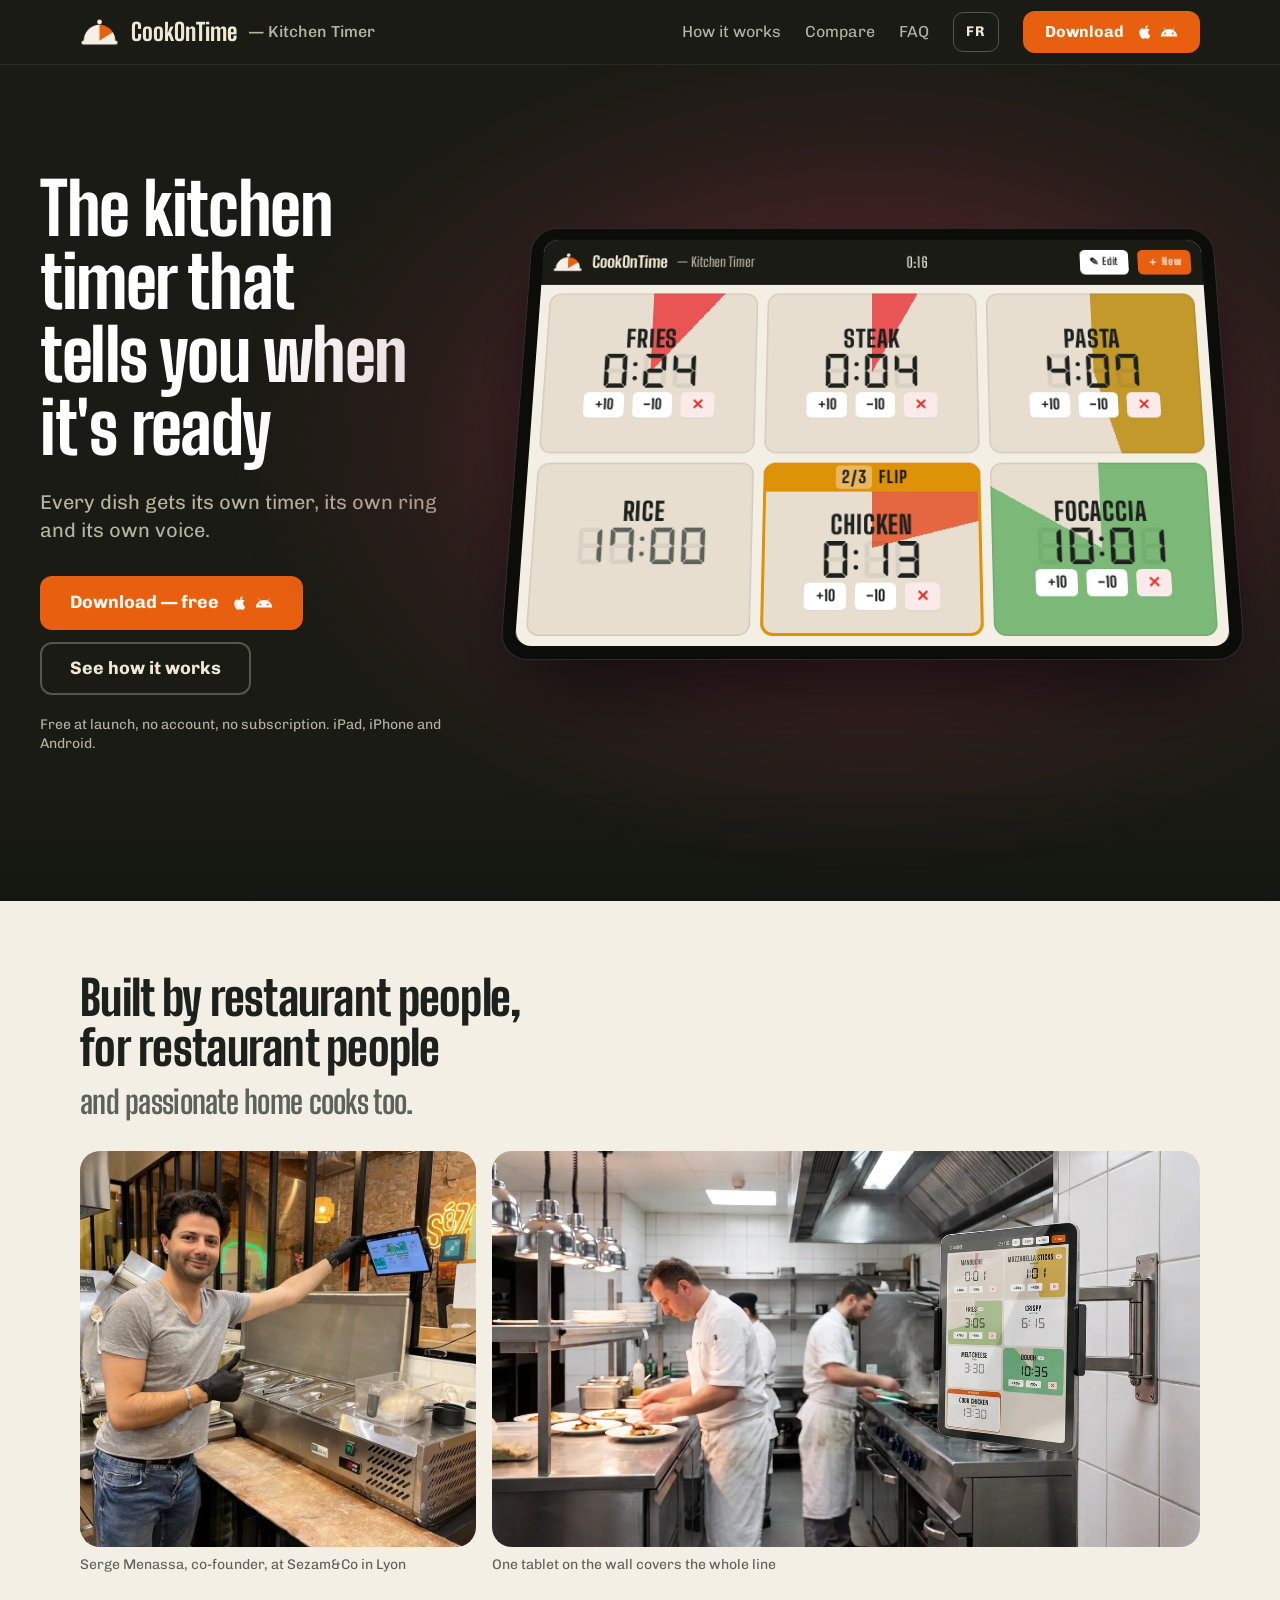
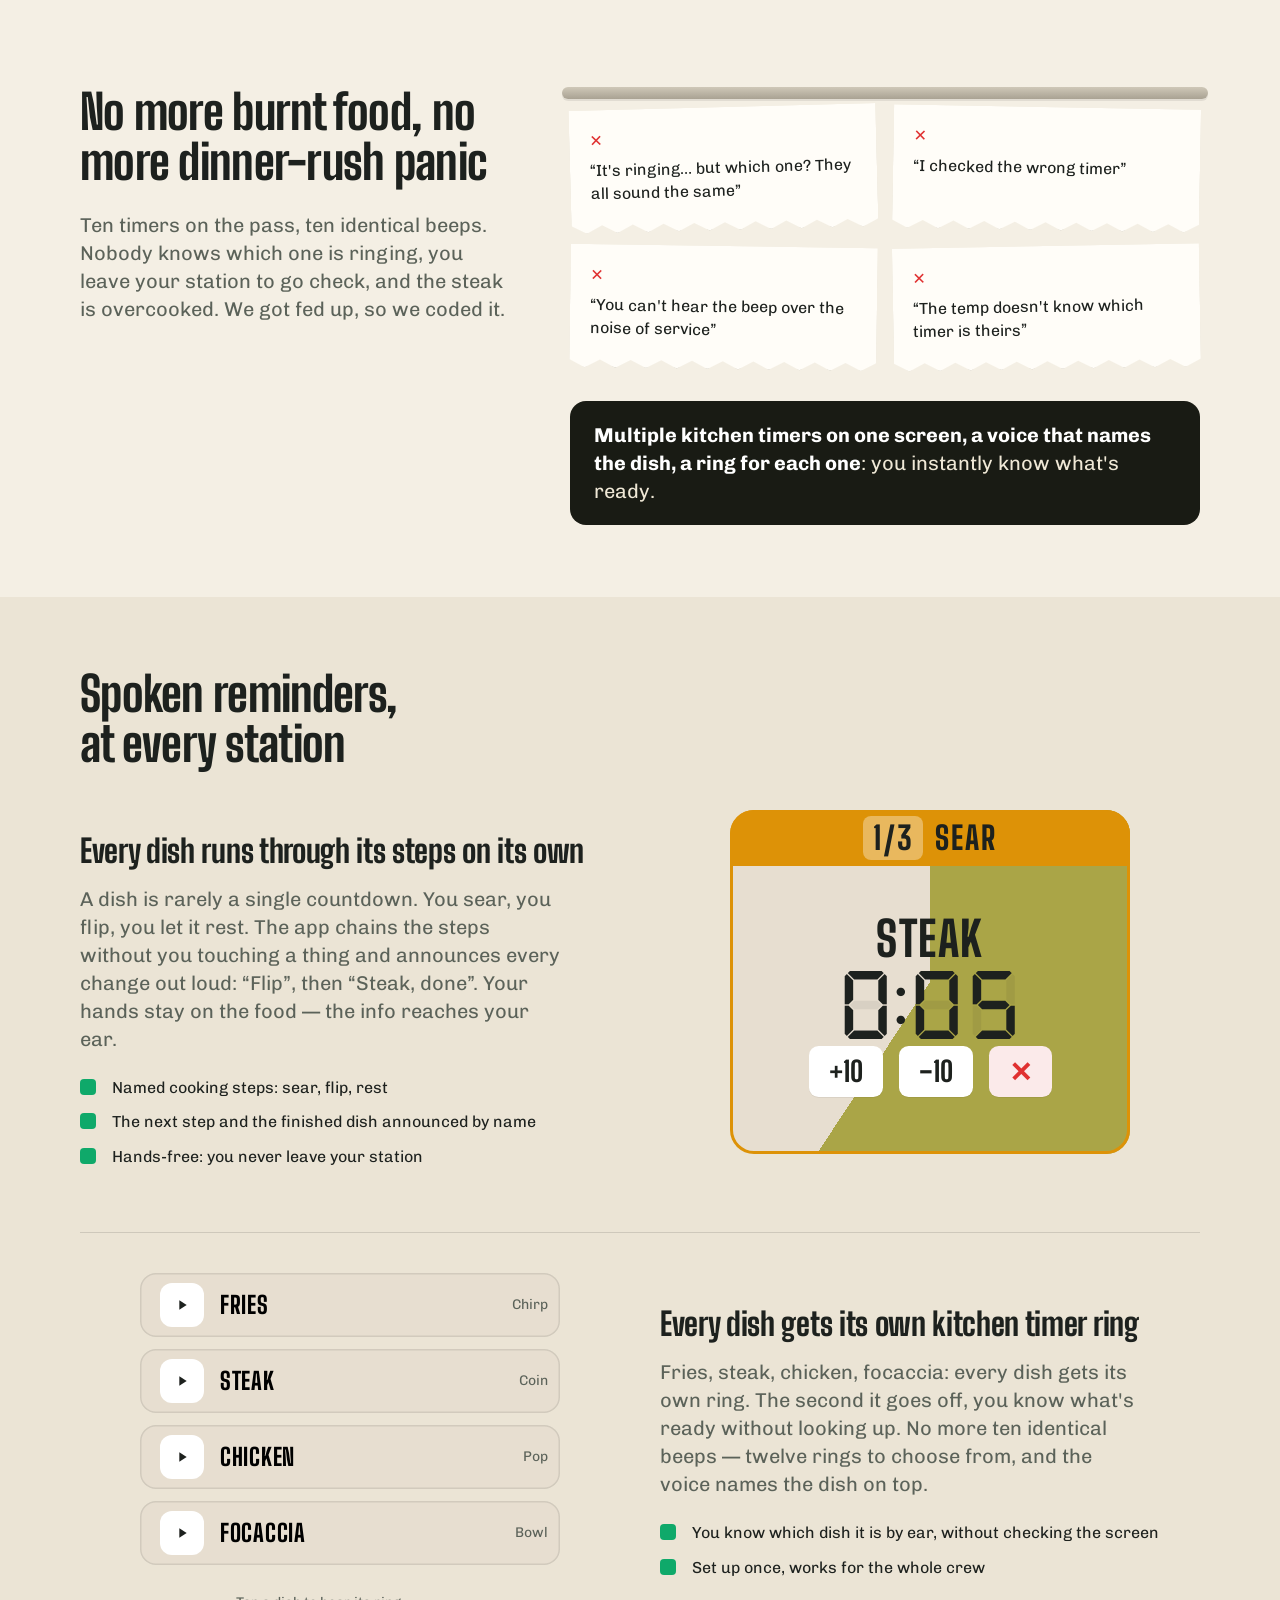
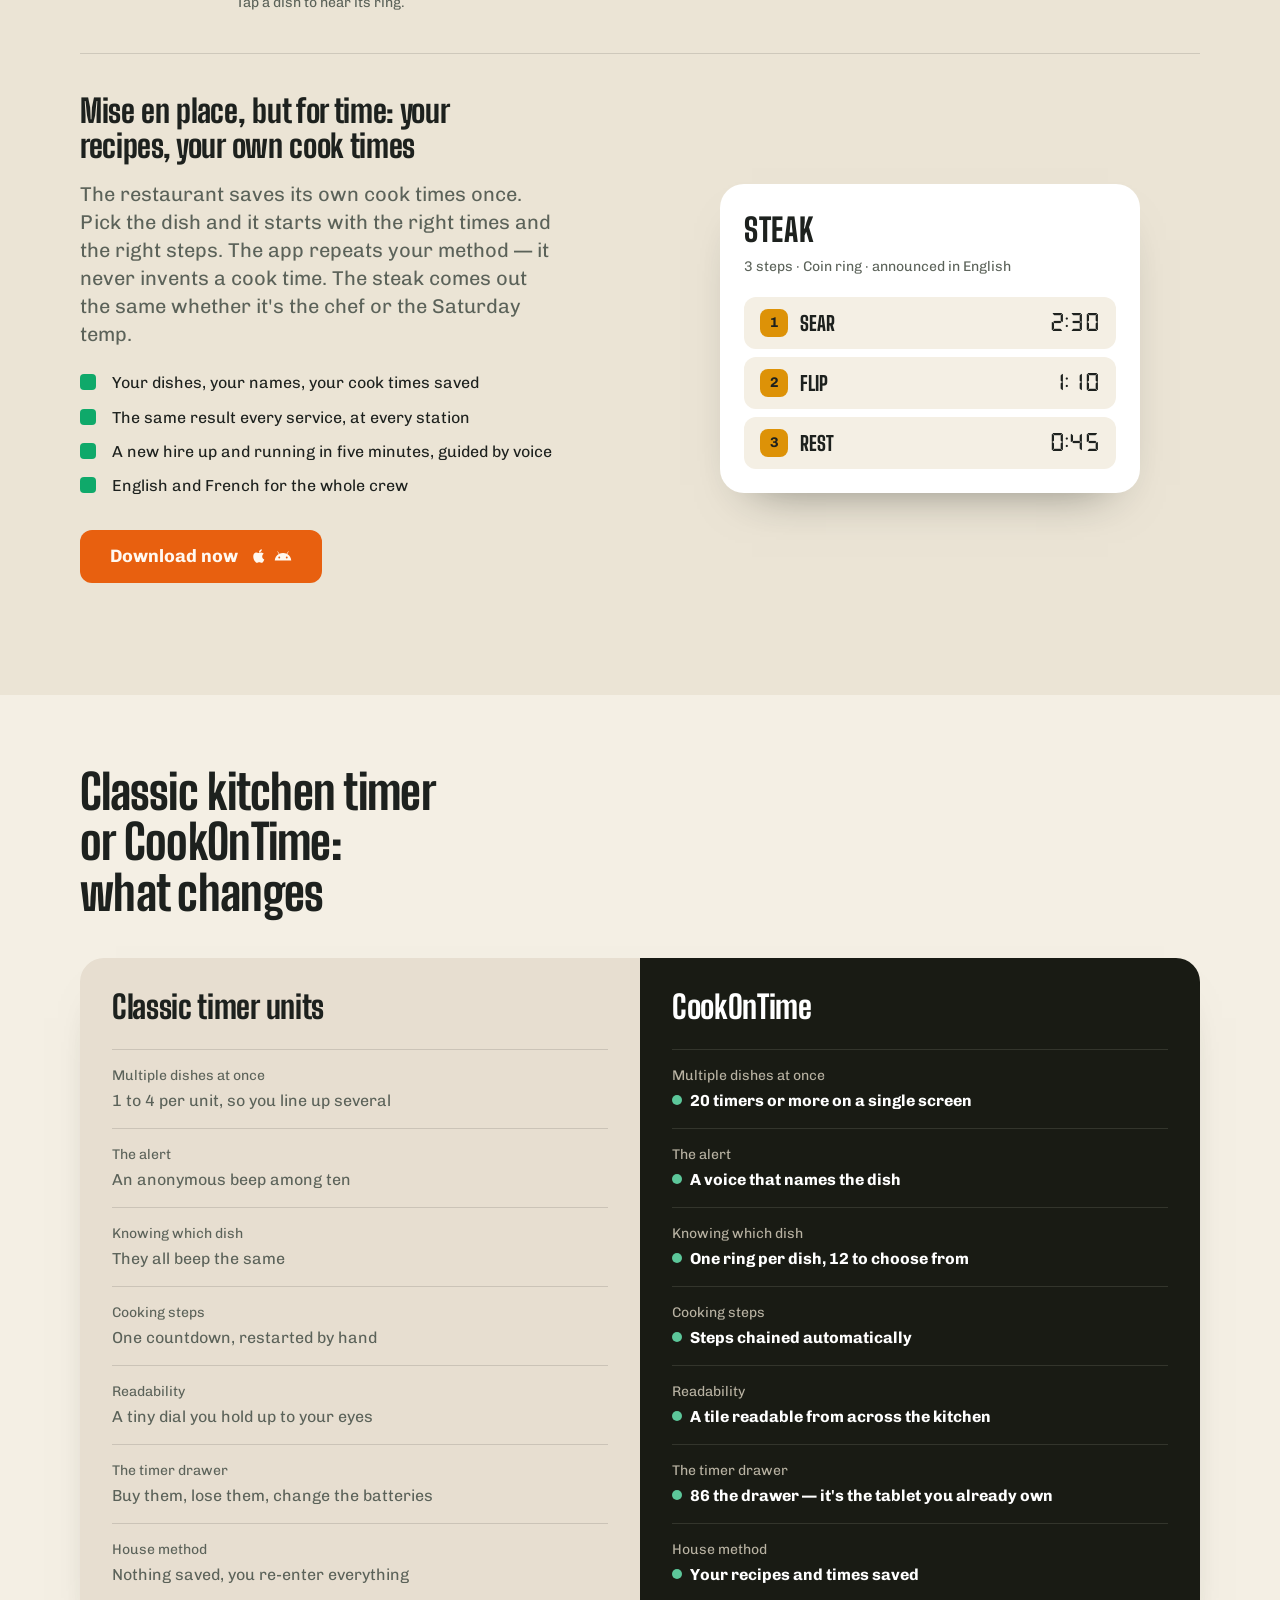
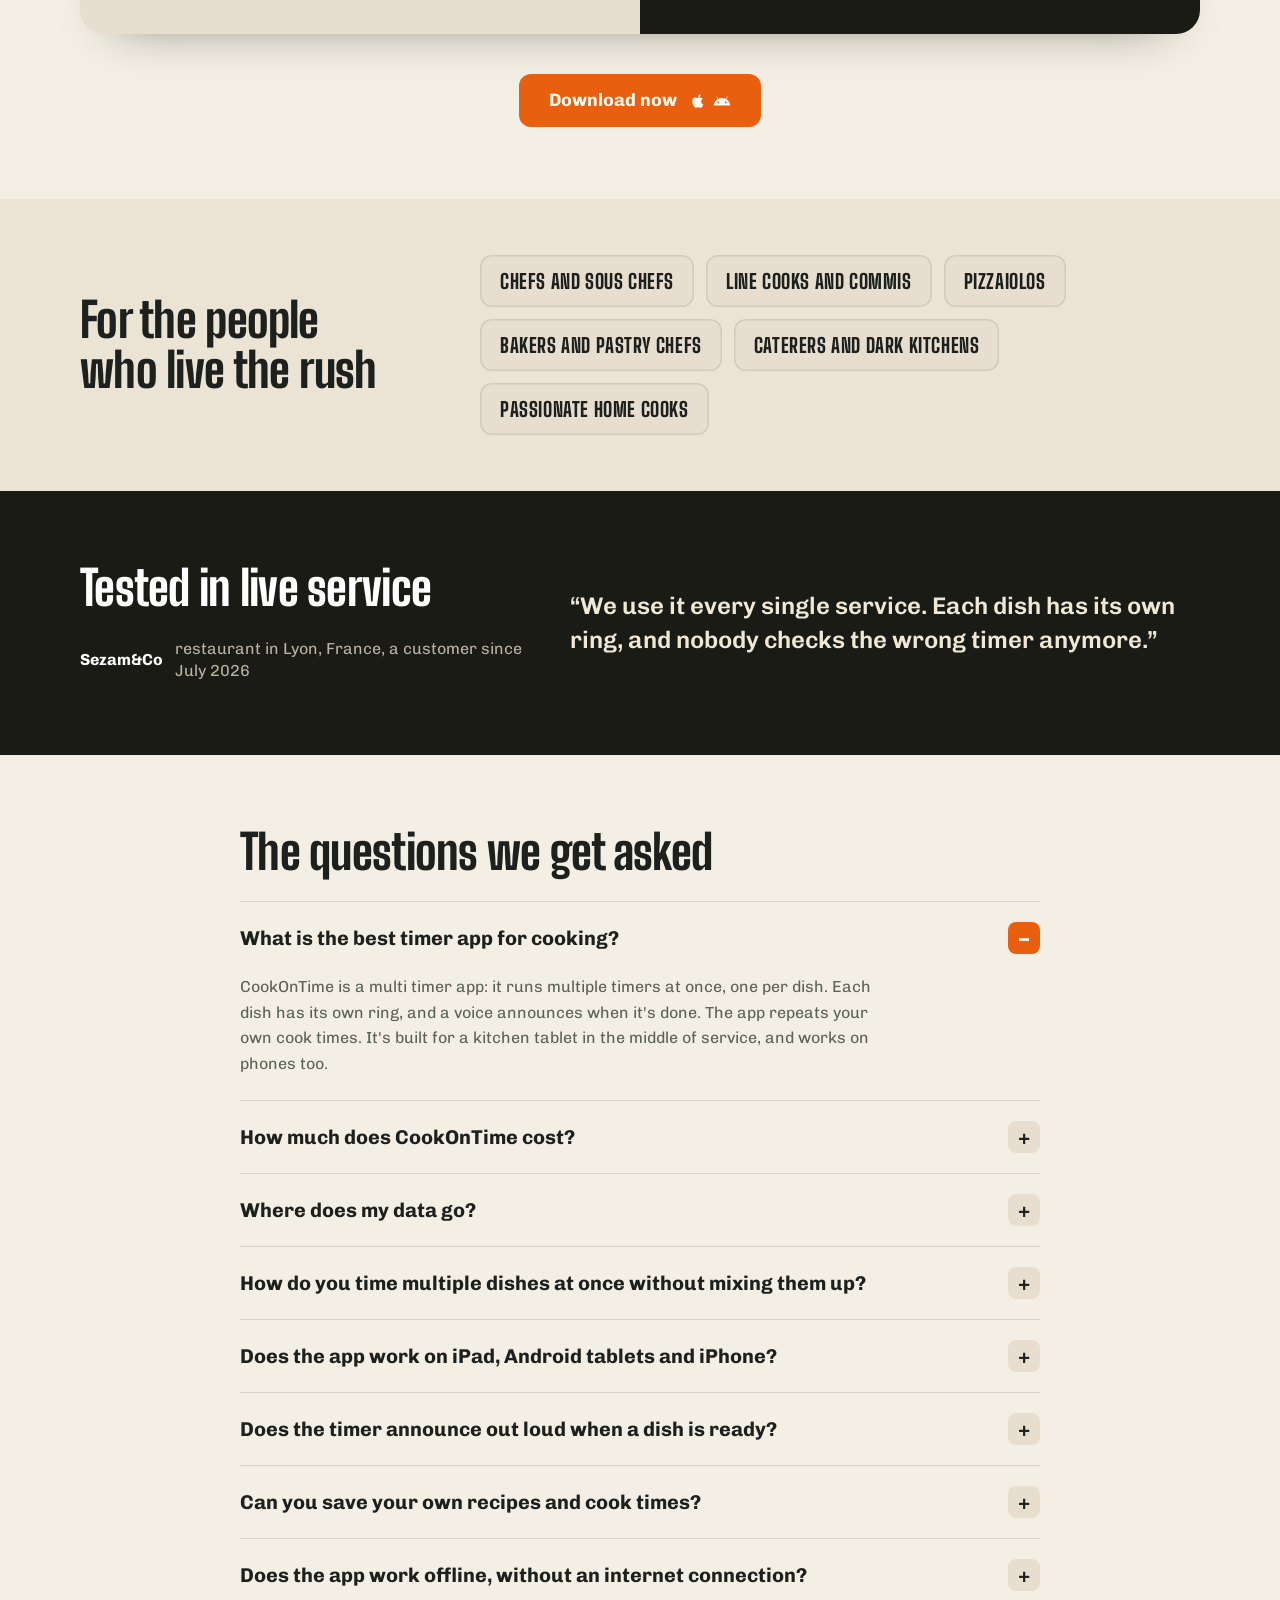
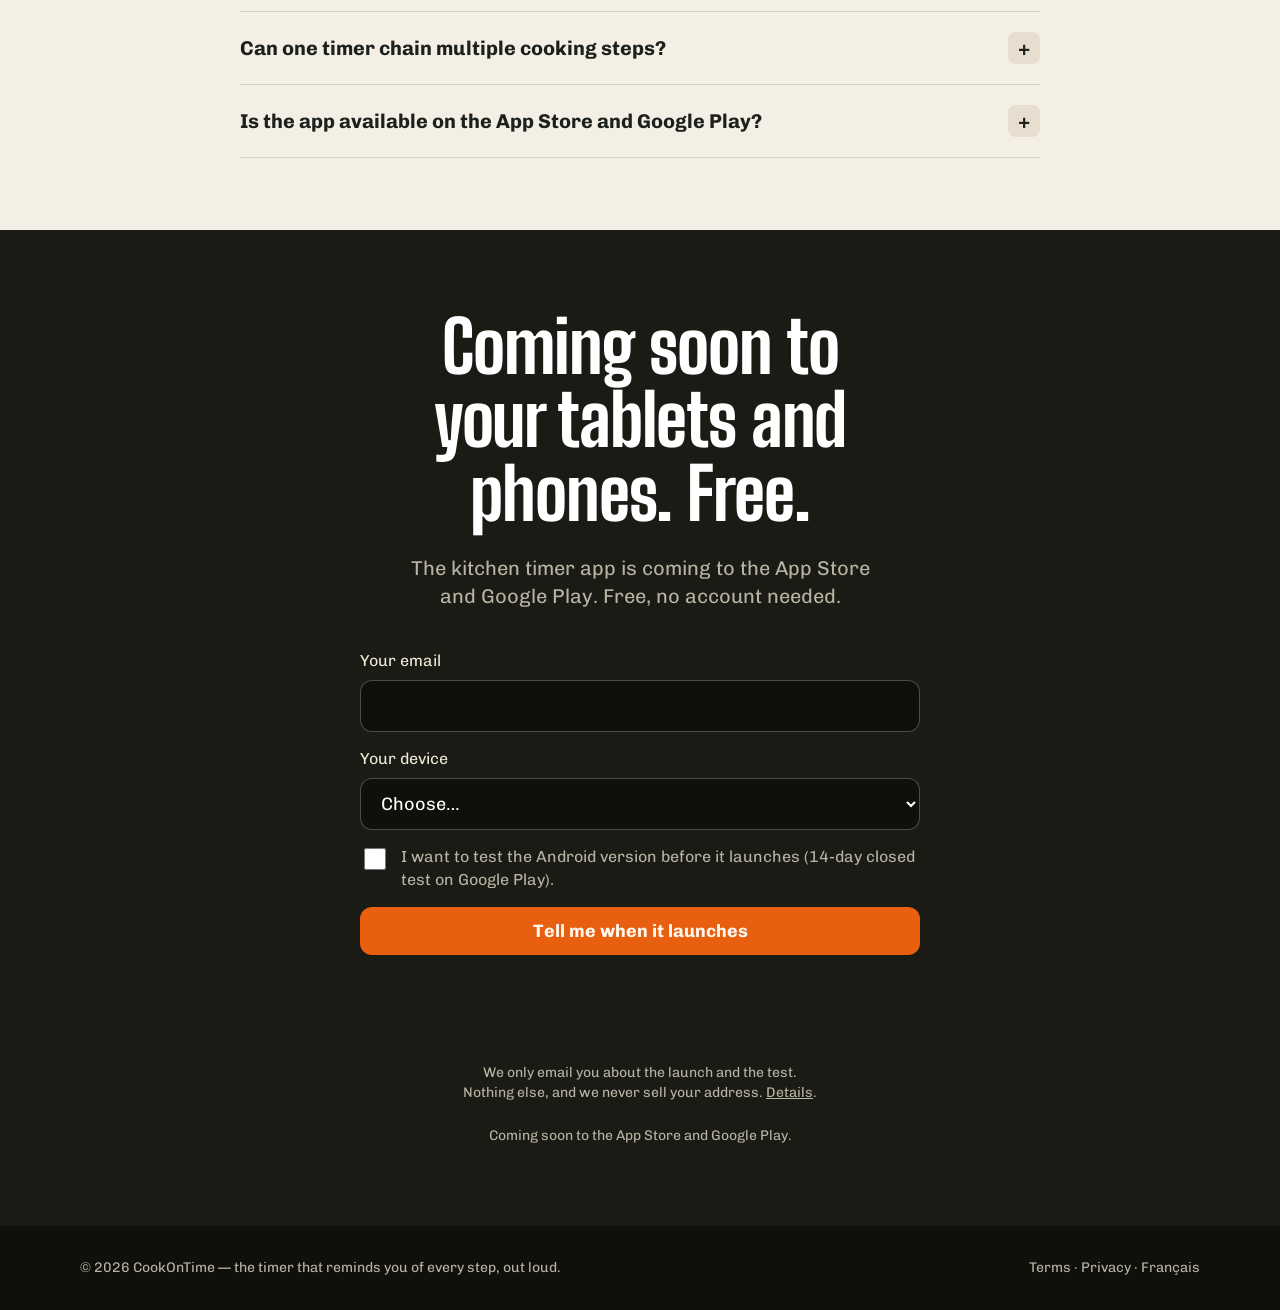
==== commit 58f4f513: "Landing : tablette du haut de page plus inclinée au départ (17,5°) et qui descend de 50 px en se red" ====
--- a/index.html
+++ b/index.html
@@ -197,7 +197,7 @@
 @keyframes blink{50%{opacity:0}}
 
 /* La voix : la bulle qui annonce le plat, posée sous la tablette. */
-.stage{position:relative; perspective:1600px; isolation:isolate}
+.stage{position:relative; perspective:1475px; isolation:isolate}
 /* Halo : un éclairage gris chaud accroché à la tablette elle-même (pas au fond de
    la section). Il la suit donc partout où la mise en page la place, sur ordinateur,
    tablette ou téléphone, sans calcul. Il s'éteint en douceur vers le noir. */
@@ -208,7 +208,7 @@
 /* Inclinaison au défilement (comme le site ShiftMaster, en plus léger) : la tablette
    part légèrement couchée et se redresse à plat pendant les 420 premiers pixels de
    défilement après son entrée à l'écran. Le défilement reste libre. */
-.device{transform-origin:50% 0; transform:rotateX(14deg) scale(.95); will-change:transform}
+.device{transform-origin:50% 0; transform:rotateX(17.5deg) scale(.925); will-change:transform}
 @media (prefers-reduced-motion:reduce){ .device{transform:none} }
 .voice{position:absolute; left:-24px; bottom:-56px; display:flex; align-items:center; gap:12px; background:#fff; color:var(--ink); border-radius:16px; padding:12px 20px 12px 12px;
   box-shadow:0 24px 48px -20px rgba(0,0,0,.7); border:0; font:inherit; text-align:left; cursor:pointer; max-width:calc(100% + 24px);
@@ -725,12 +725,24 @@
   if(!reduced){
     var tilt=function(){
       var start=Math.max(0, dev.getBoundingClientRect().top + scrollY - innerHeight);
-      var t=Math.min(1, Math.max(0, (scrollY-start)/420));
-      dev.style.transform='rotateX('+(14*(1-t)).toFixed(2)+'deg) scale('+(.95+.05*t).toFixed(4)+')';
+      // Plus marqué depuis le 02/10/2026 (demande de Serge, réglé par paliers) : couchée à 17,5° et réduite à 92,5 %,
+      // elle se redresse sur 445 px de défilement, en douceur au début et à la fin.
+      var p=Math.min(1, Math.max(0, (scrollY-start)/445)), t=p*p*(3-2*p);
+      dev.style.transform='rotateX('+(17.5*(1-t)).toFixed(2)+'deg) scale('+(.925+.075*t).toFixed(4)+')';
+      // Et elle descend doucement (50 px au plus, 02/10/2026) : elle reste plus longtemps à
+      // l'écran pendant qu'elle se redresse. La descente est bornée par la place qui reste
+      // sous la tablette et sa bulle dans le haut de page : rien ne déborde.
+      stage.style.transform='translateY('+(slide*t).toFixed(1)+'px)';
+    };
+    var stage=dev.closest('.stage'), hero=document.querySelector('.hero'), slide=0;
+    var room=function(){
+      stage.style.transform='';
+      var low=Math.max(stage.getBoundingClientRect().bottom, document.getElementById('voice').getBoundingClientRect().bottom);
+      slide=Math.max(0, Math.min(50, hero.getBoundingClientRect().bottom - low - 16));
     };
     var queued=false;
     addEventListener('scroll',function(){ if(!queued){ queued=true; requestAnimationFrame(function(){ queued=false; tilt(); }); } },{passive:true});
-    addEventListener('resize',tilt); tilt();
+    addEventListener('resize',function(){ room(); tilt(); }); room(); tilt();
   }
 
   // ---------- écouter : la sonnerie, puis la voix du navigateur ----------
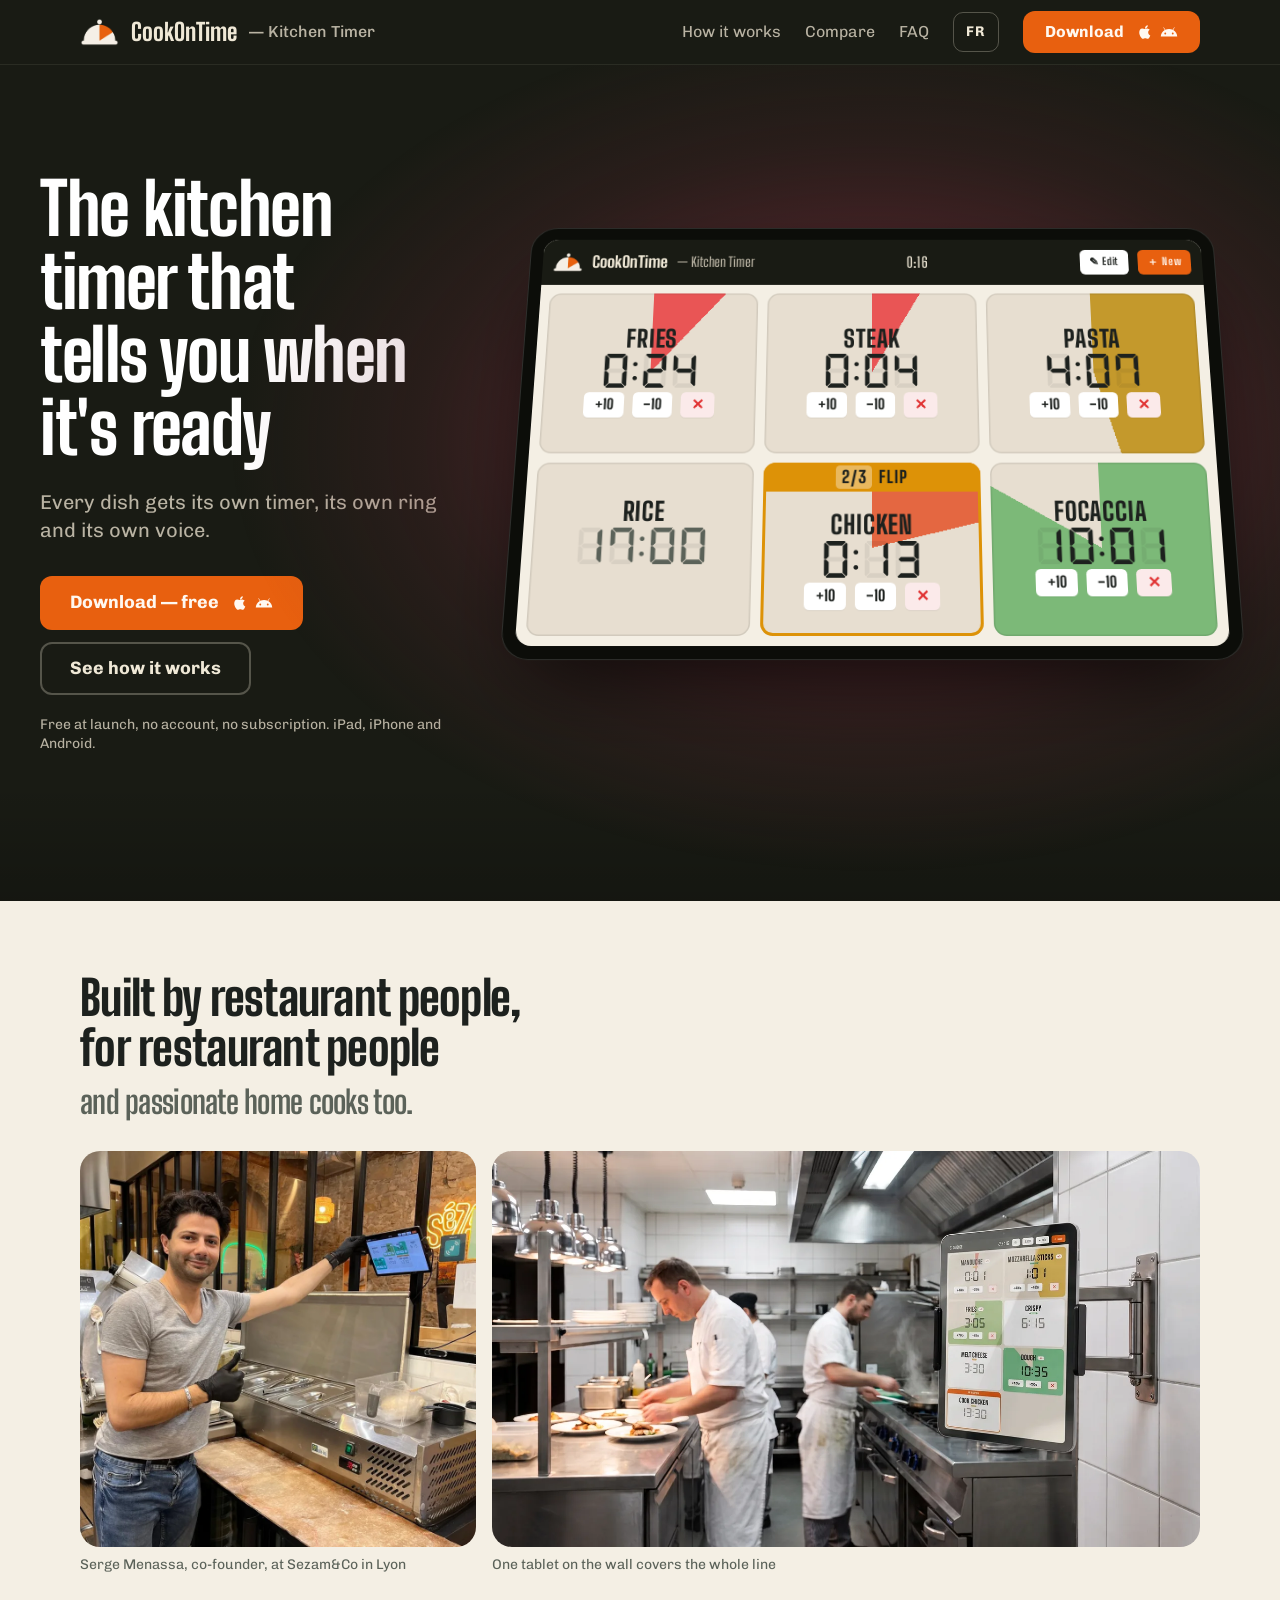
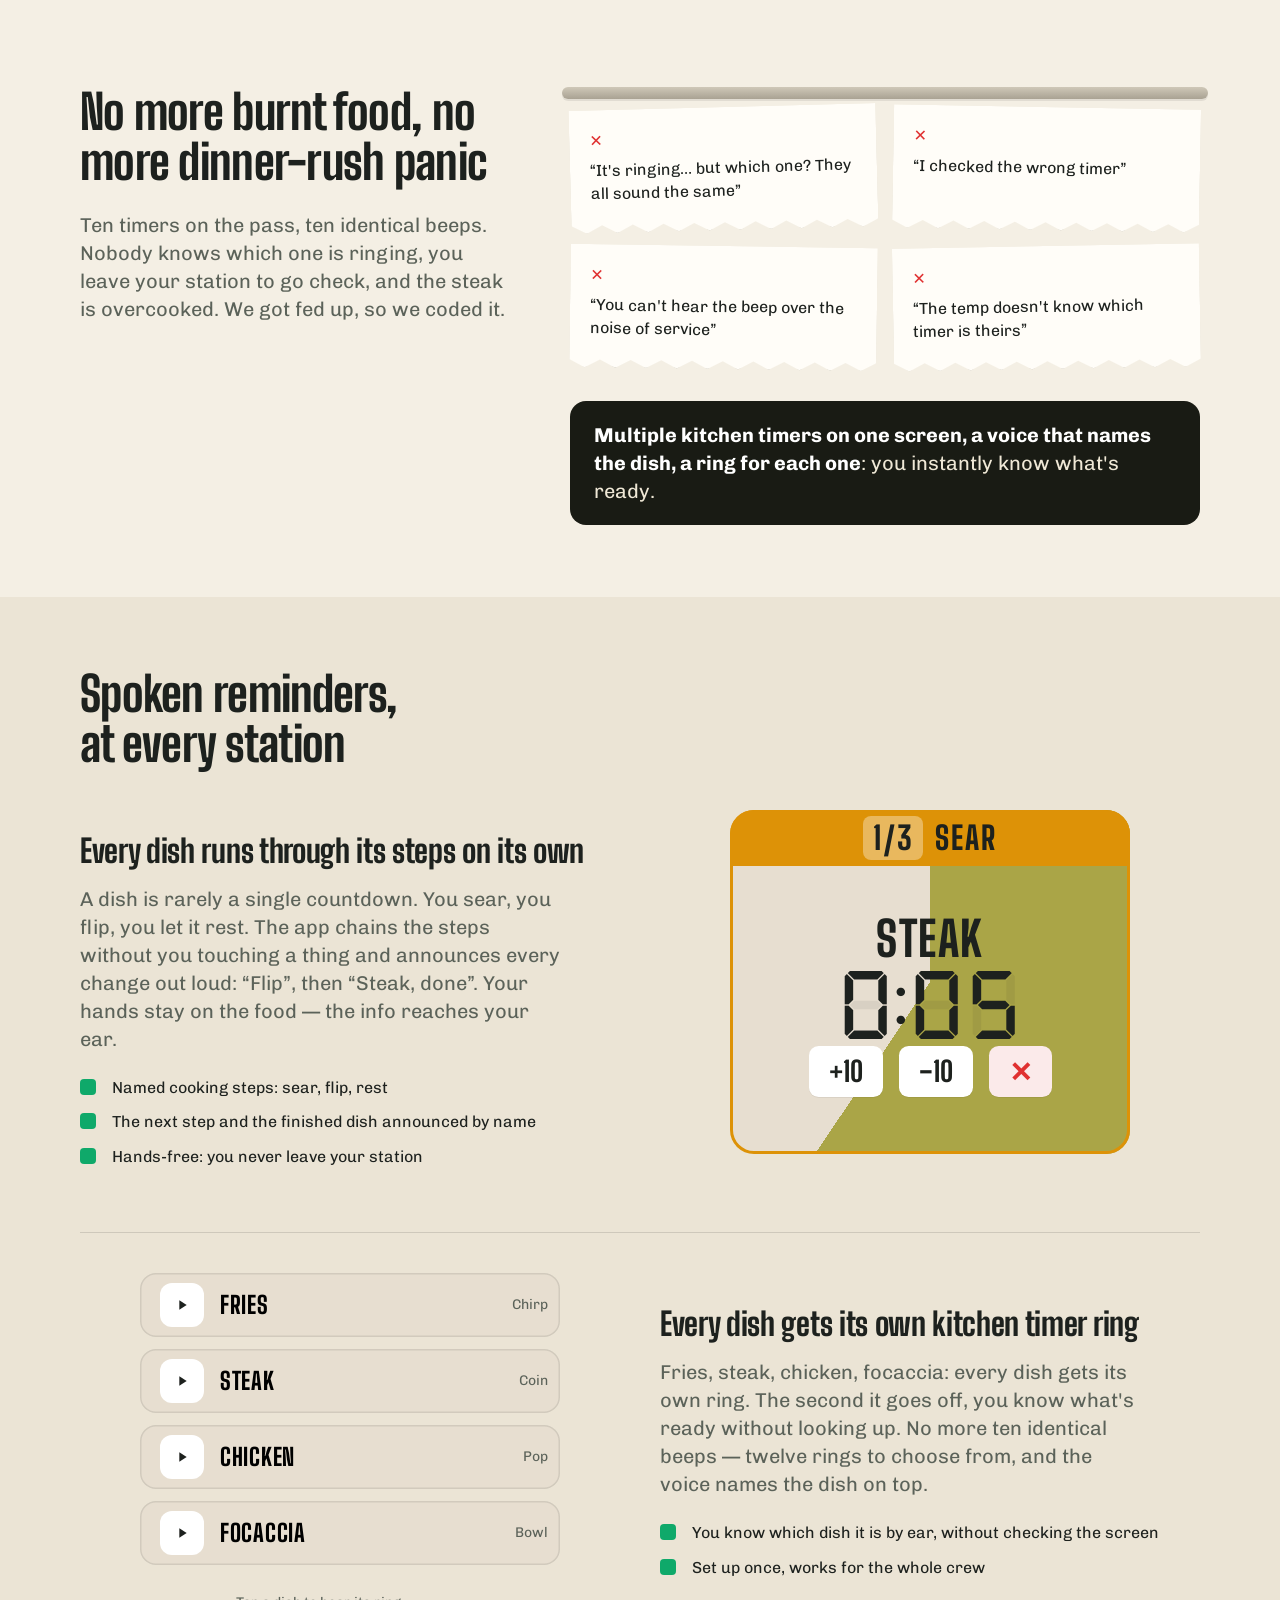
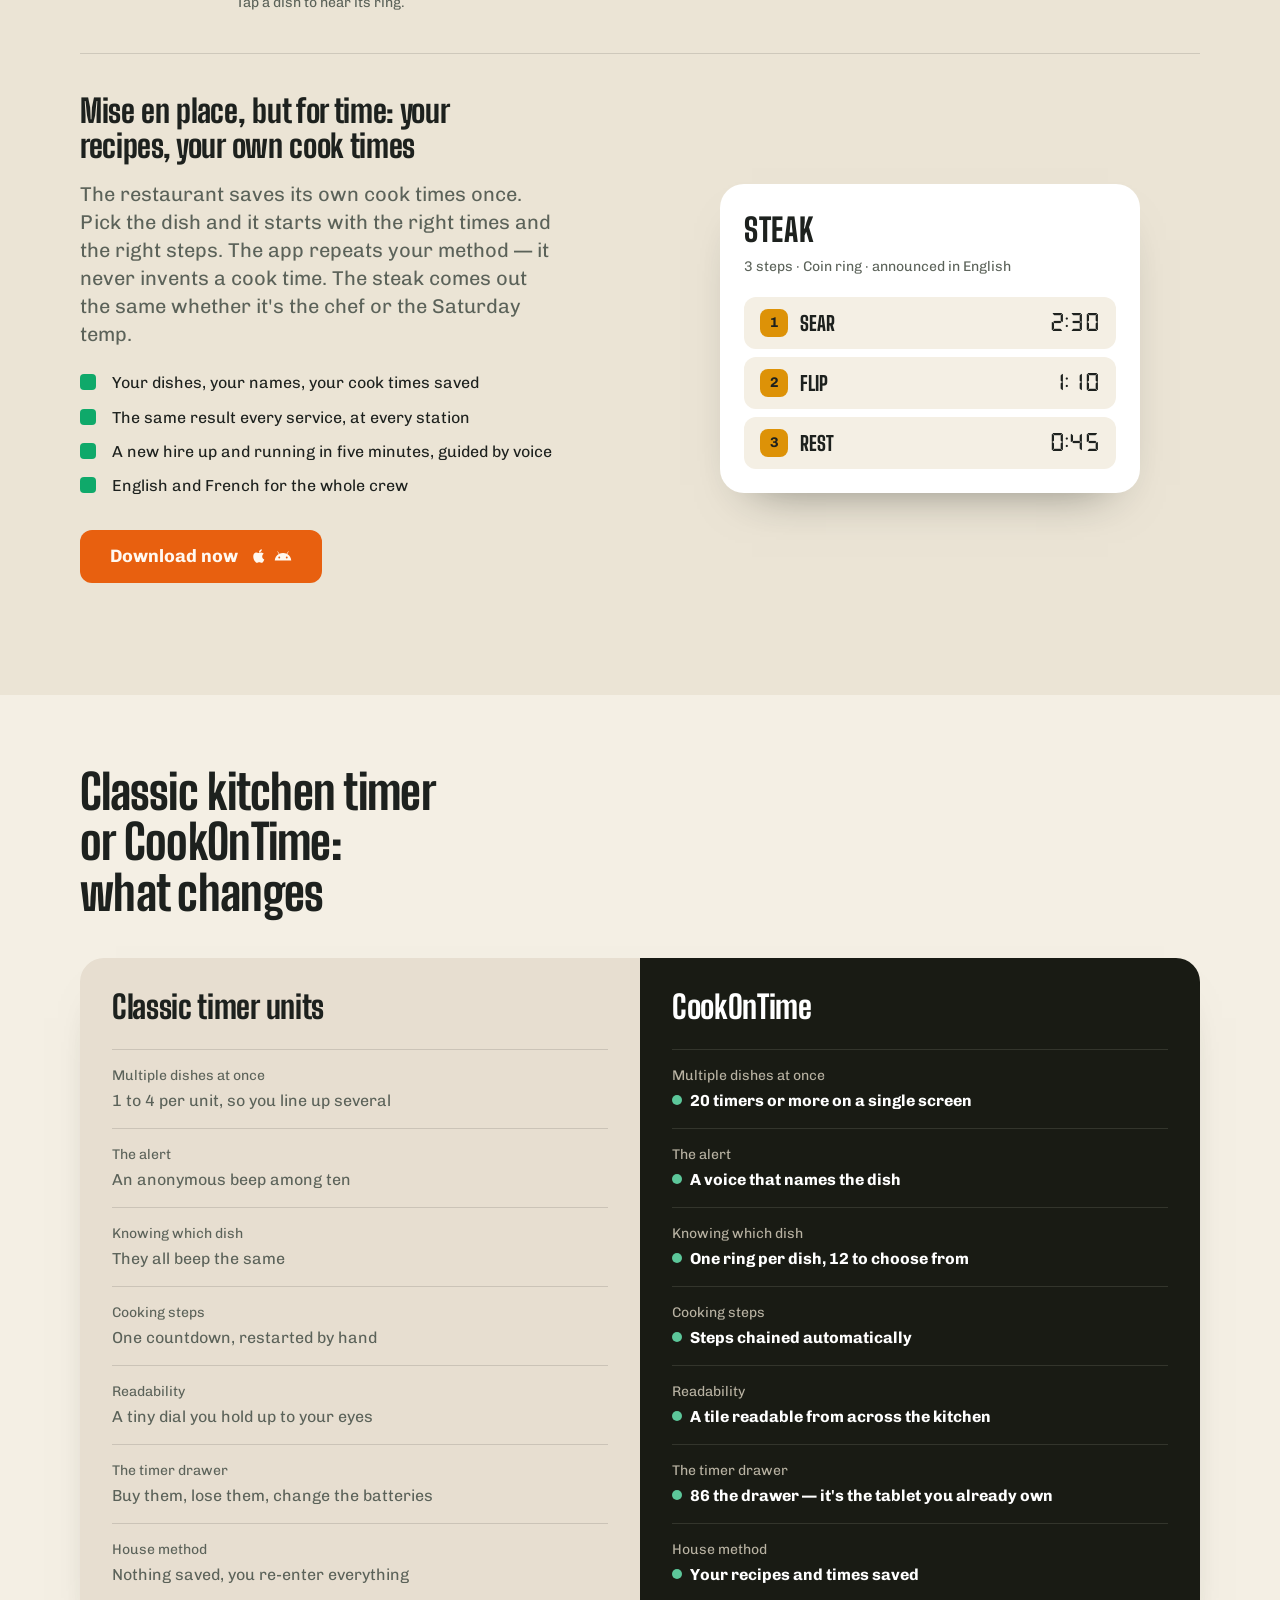
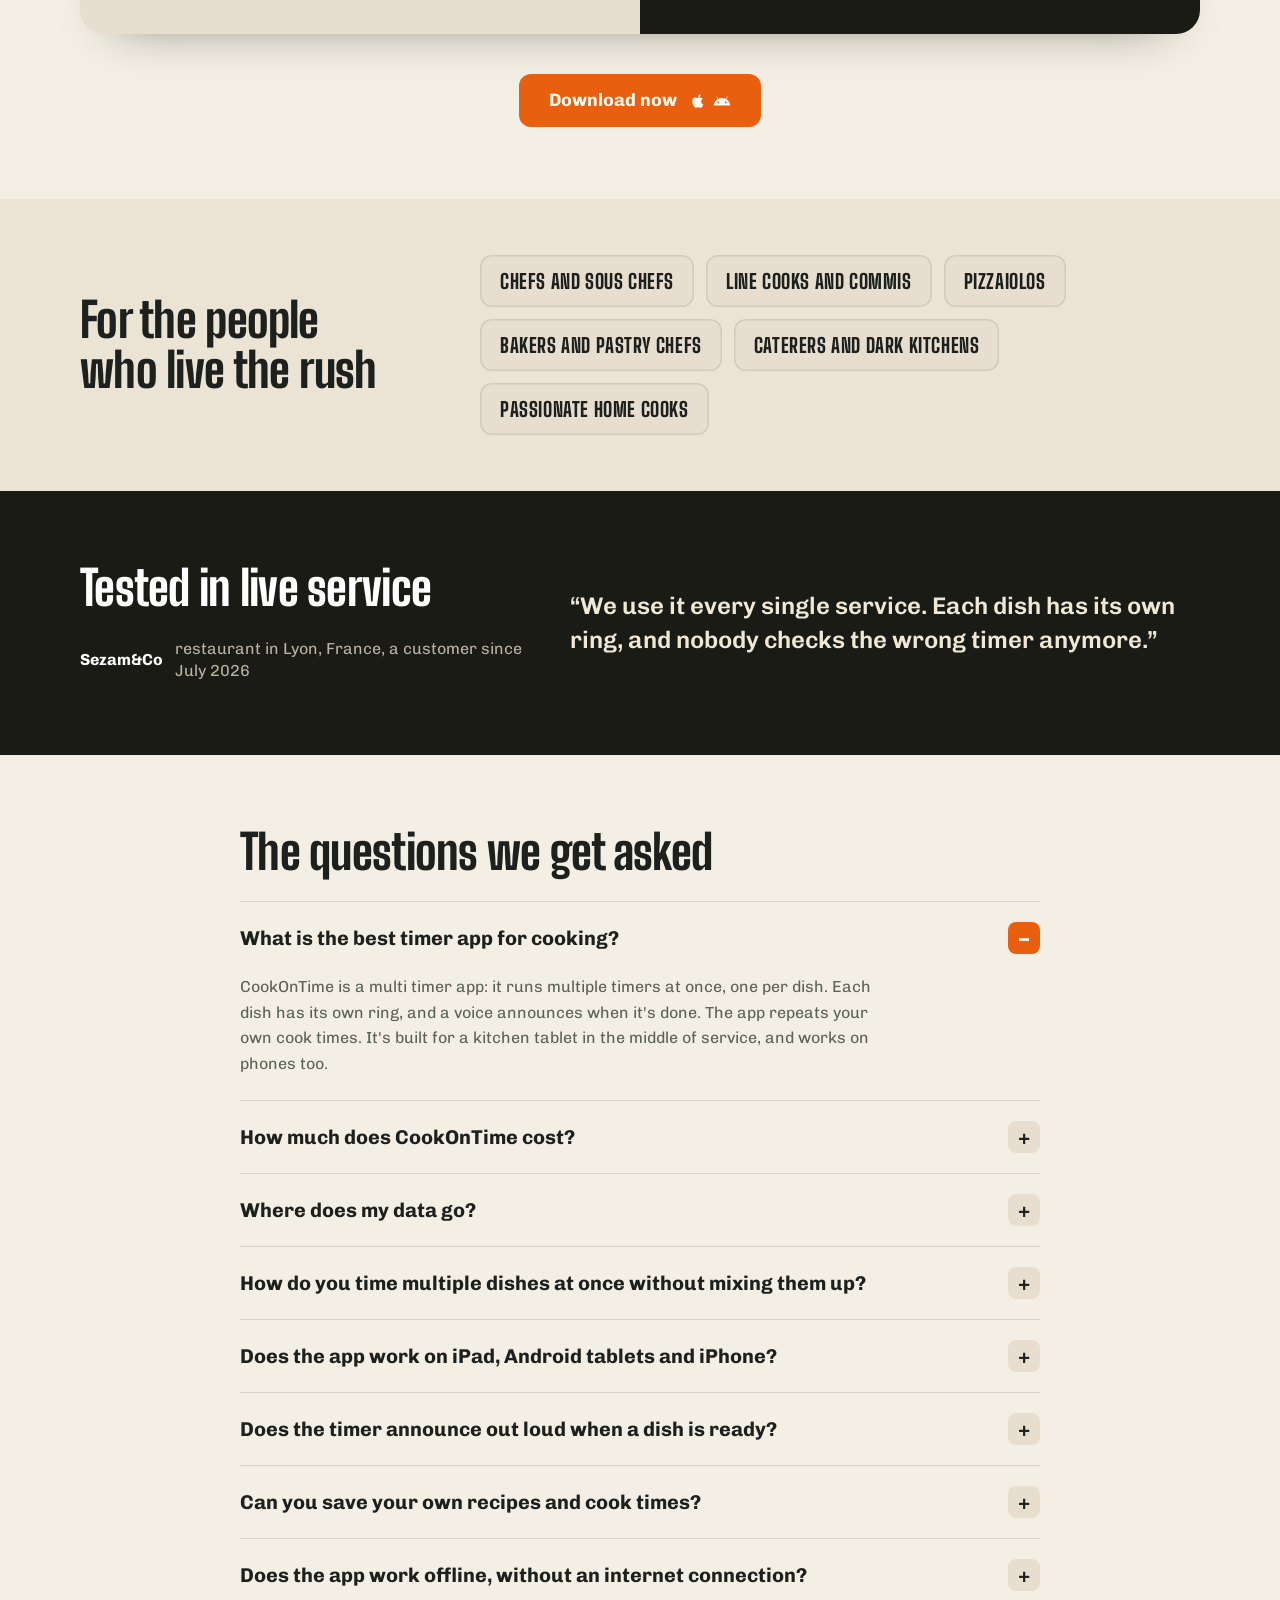
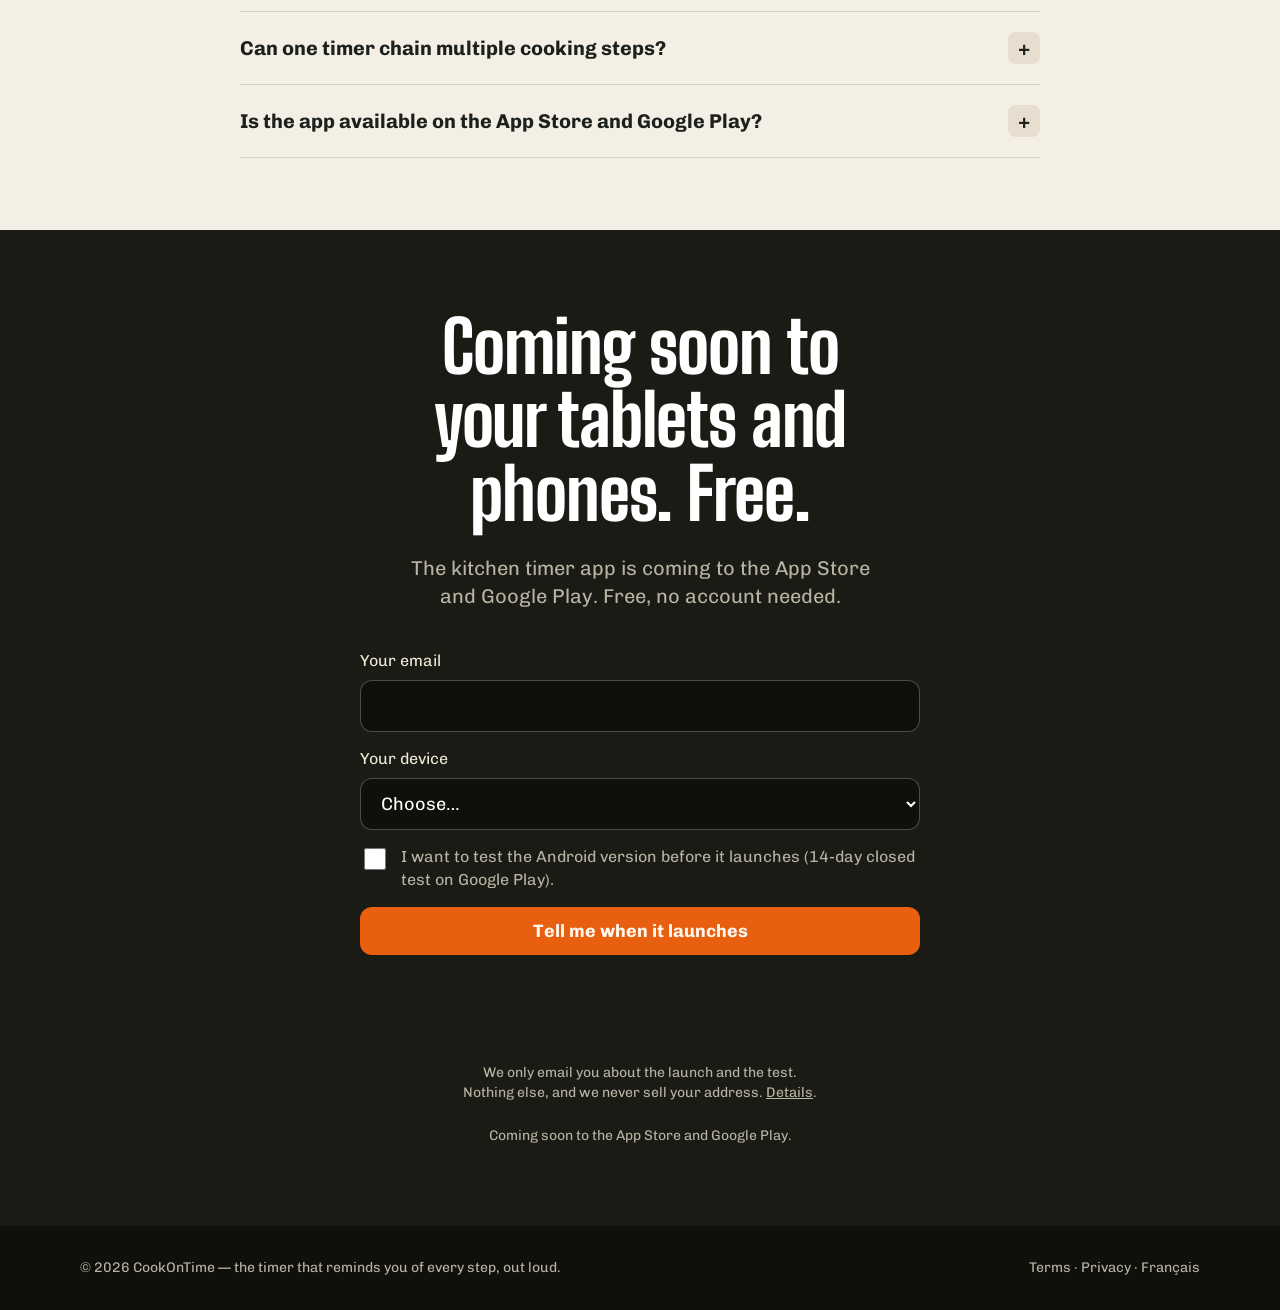
==== commit 65c53e91: "Confidentialite : statistiques d'usage Firebase avec consentement (app 0.4.29) Politique FR et EN : " ====
--- a/index.html
+++ b/index.html
@@ -34,7 +34,7 @@
   "mainEntity": [
     {"@type":"Question","name":"What is the best timer app for cooking?","acceptedAnswer":{"@type":"Answer","text":"CookOnTime is a multi timer app: it runs multiple timers at once, one per dish. Each dish has its own ring, and a voice announces when it's done. The app repeats your own cook times. It's built for a kitchen tablet in the middle of service, and works on phones too."}},
     {"@type":"Question","name":"How much does CookOnTime cost?","acceptedAnswer":{"@type":"Answer","text":"CookOnTime is free at launch: no subscription, no ads and no account to create."}},
-    {"@type":"Question","name":"Where does my data go?","acceptedAnswer":{"@type":"Answer","text":"Your dishes, times and settings stay on your tablet, and there is no account to create. On first launch, the app asks whether you agree to share usage statistics; in the current version, it sends nothing. The details are in the privacy policy."}},
+    {"@type":"Question","name":"Where does my data go?","acceptedAnswer":{"@type":"Answer","text":"Your dishes, times and settings stay on your tablet, and there is no account to create. On first launch, the app asks whether you agree to share usage statistics; it sends nothing unless you accept. The details are in the privacy policy."}},
     {"@type":"Question","name":"How do you time multiple dishes at once without mixing them up?","acceptedAnswer":{"@type":"Answer","text":"Run multiple timers side by side: every dish carries its name on screen and in the voice announcements, and each one can carry its own ring. All your dishes run side by side on one screen, so you know right away which one is ringing. No more mistaking the steak timer for the sides."}},
     {"@type":"Question","name":"Does the app work on iPad, Android tablets and iPhone?","acceptedAnswer":{"@type":"Answer","text":"Yes, on all of them. A basic iPad or a cheap Android tablet, wall-mounted with the screen always on, is enough — and it also runs on iPhone and Android phones when you want a cooking timer in your pocket. You equip every station with the same app."}},
     {"@type":"Question","name":"Does the timer announce out loud when a dish is ready?","acceptedAnswer":{"@type":"Answer","text":"Yes. The app announces the next step and then the finished dish, by name, out loud. Your hands stay on the food — the info reaches your ear without staring at a screen."}},
@@ -618,7 +618,7 @@
       <h2>The questions we get asked</h2>
       <details open><summary>What is the best timer app for cooking?</summary><p>CookOnTime is a multi timer app: it runs multiple timers at once, one per dish. Each dish has its own ring, and a voice announces when it's done. The app repeats your own cook times. It's built for a kitchen tablet in the middle of service, and works on phones too.</p></details>
       <details><summary>How much does CookOnTime cost?</summary><p>CookOnTime is free at launch: no subscription, no ads and no account to create.</p></details>
-      <details><summary>Where does my data go?</summary><p>Your dishes, times and settings stay on your tablet, and there is no account to create. On first launch, the app asks whether you agree to share usage statistics; in the current version, it sends nothing. The details are in the <a href="privacy.html">privacy policy</a>.</p></details>
+      <details><summary>Where does my data go?</summary><p>Your dishes, times and settings stay on your tablet, and there is no account to create. On first launch, the app asks whether you agree to share usage statistics; it sends nothing unless you accept. The details are in the <a href="privacy.html">privacy policy</a>.</p></details>
       <details><summary>How do you time multiple dishes at once without mixing them up?</summary><p>Run multiple timers side by side: every dish carries its name on screen and in the voice announcements, and each one can carry its own ring. All your dishes run side by side on one screen, so you know right away which one is ringing. No more mistaking the steak timer for the sides.</p></details>
       <details><summary>Does the app work on iPad, Android tablets and iPhone?</summary><p>Yes, on all of them. A basic iPad or a cheap Android tablet, wall-mounted with the screen always on, is enough — and it also runs on iPhone and Android phones when you want a cooking timer in your pocket. You equip every station with the same app.</p></details>
       <details><summary>Does the timer announce out loud when a dish is ready?</summary><p>Yes. The app announces the next step and then the finished dish, by name, out loud. Your hands stay on the food — the info reaches your ear without staring at a screen.</p></details>
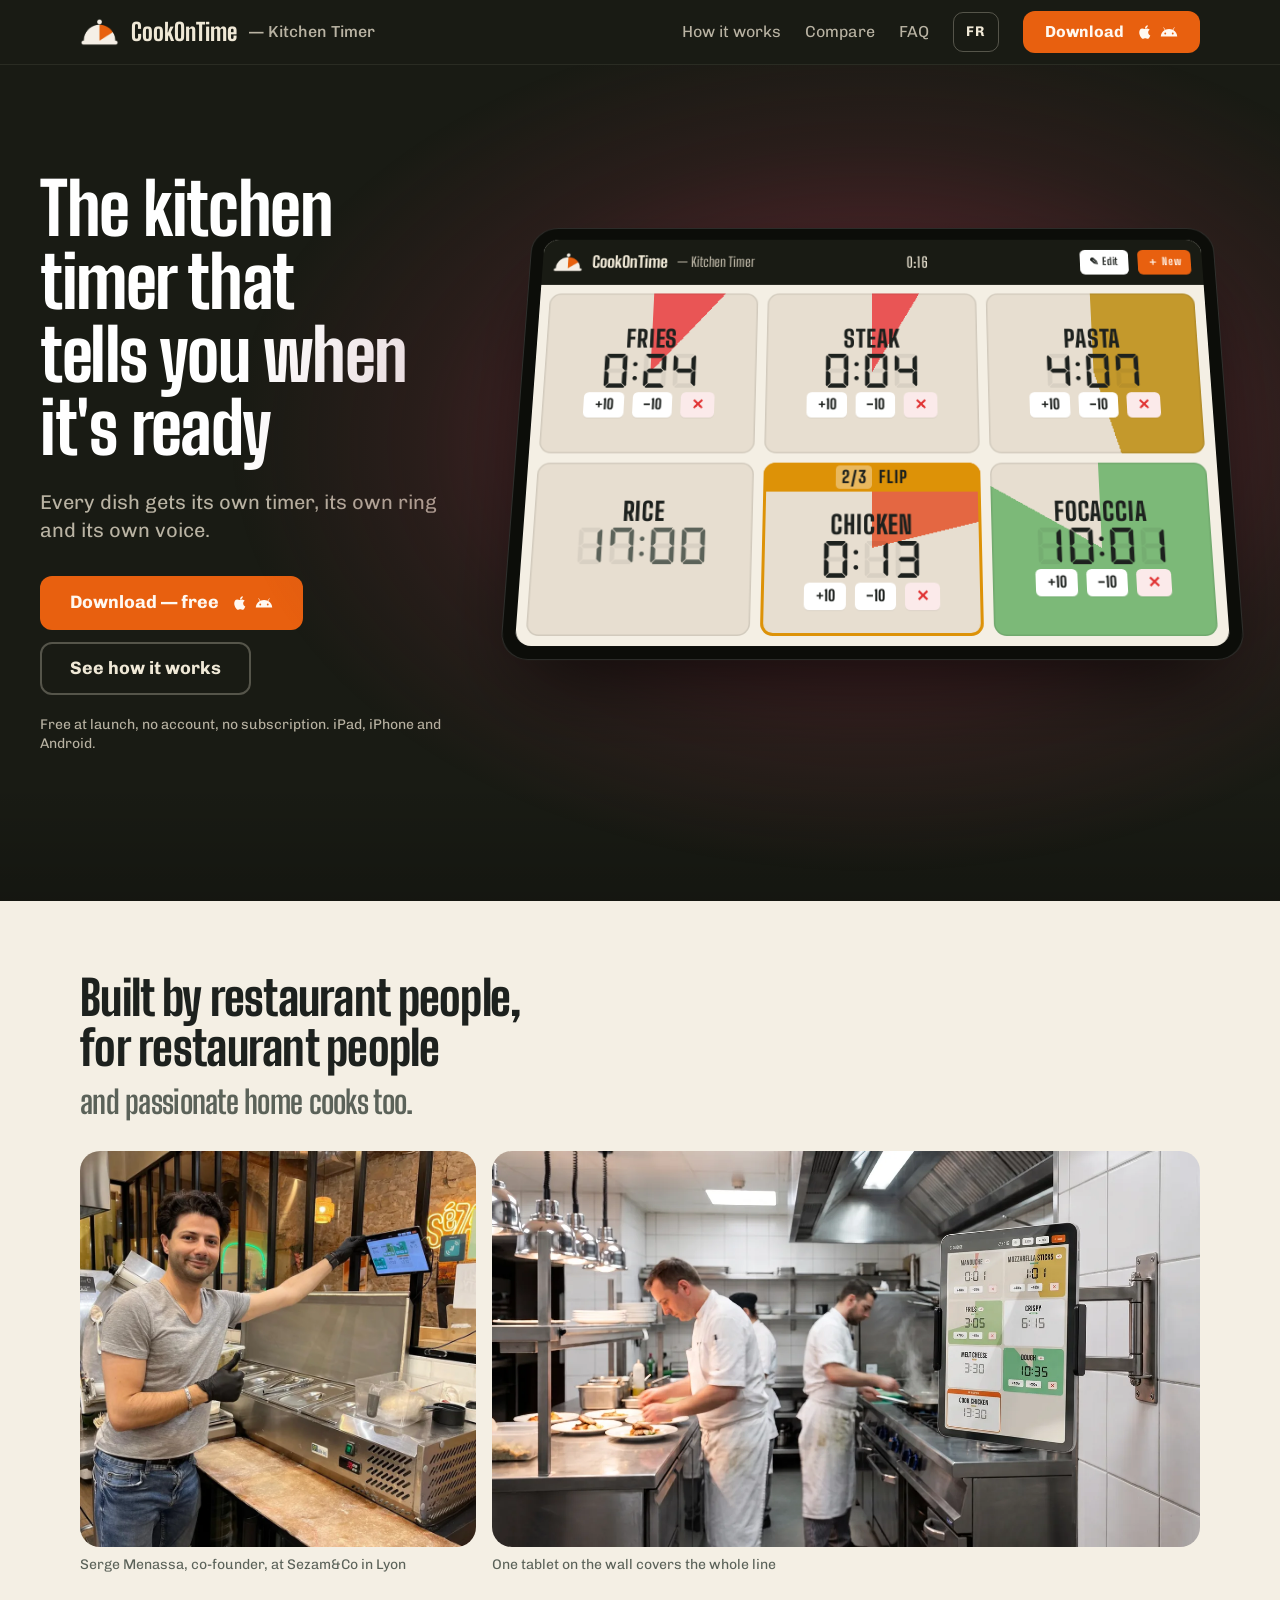
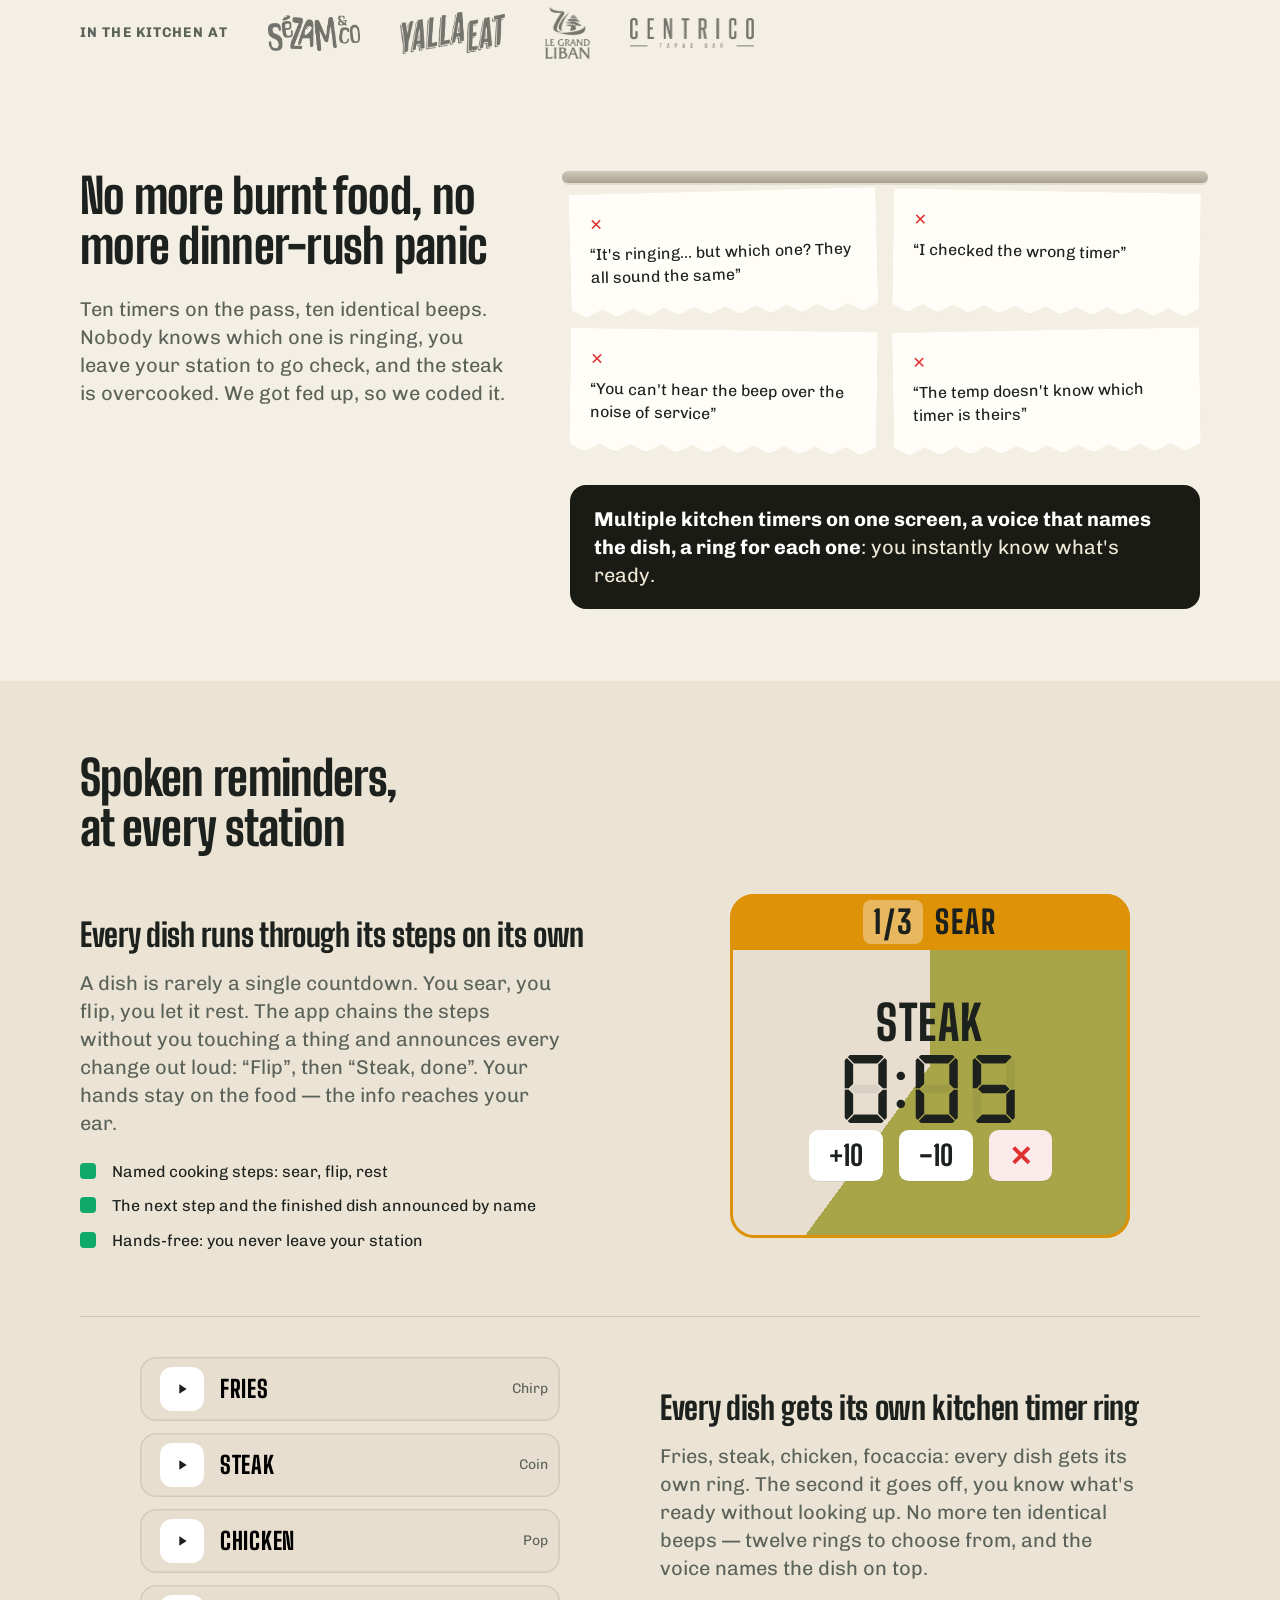
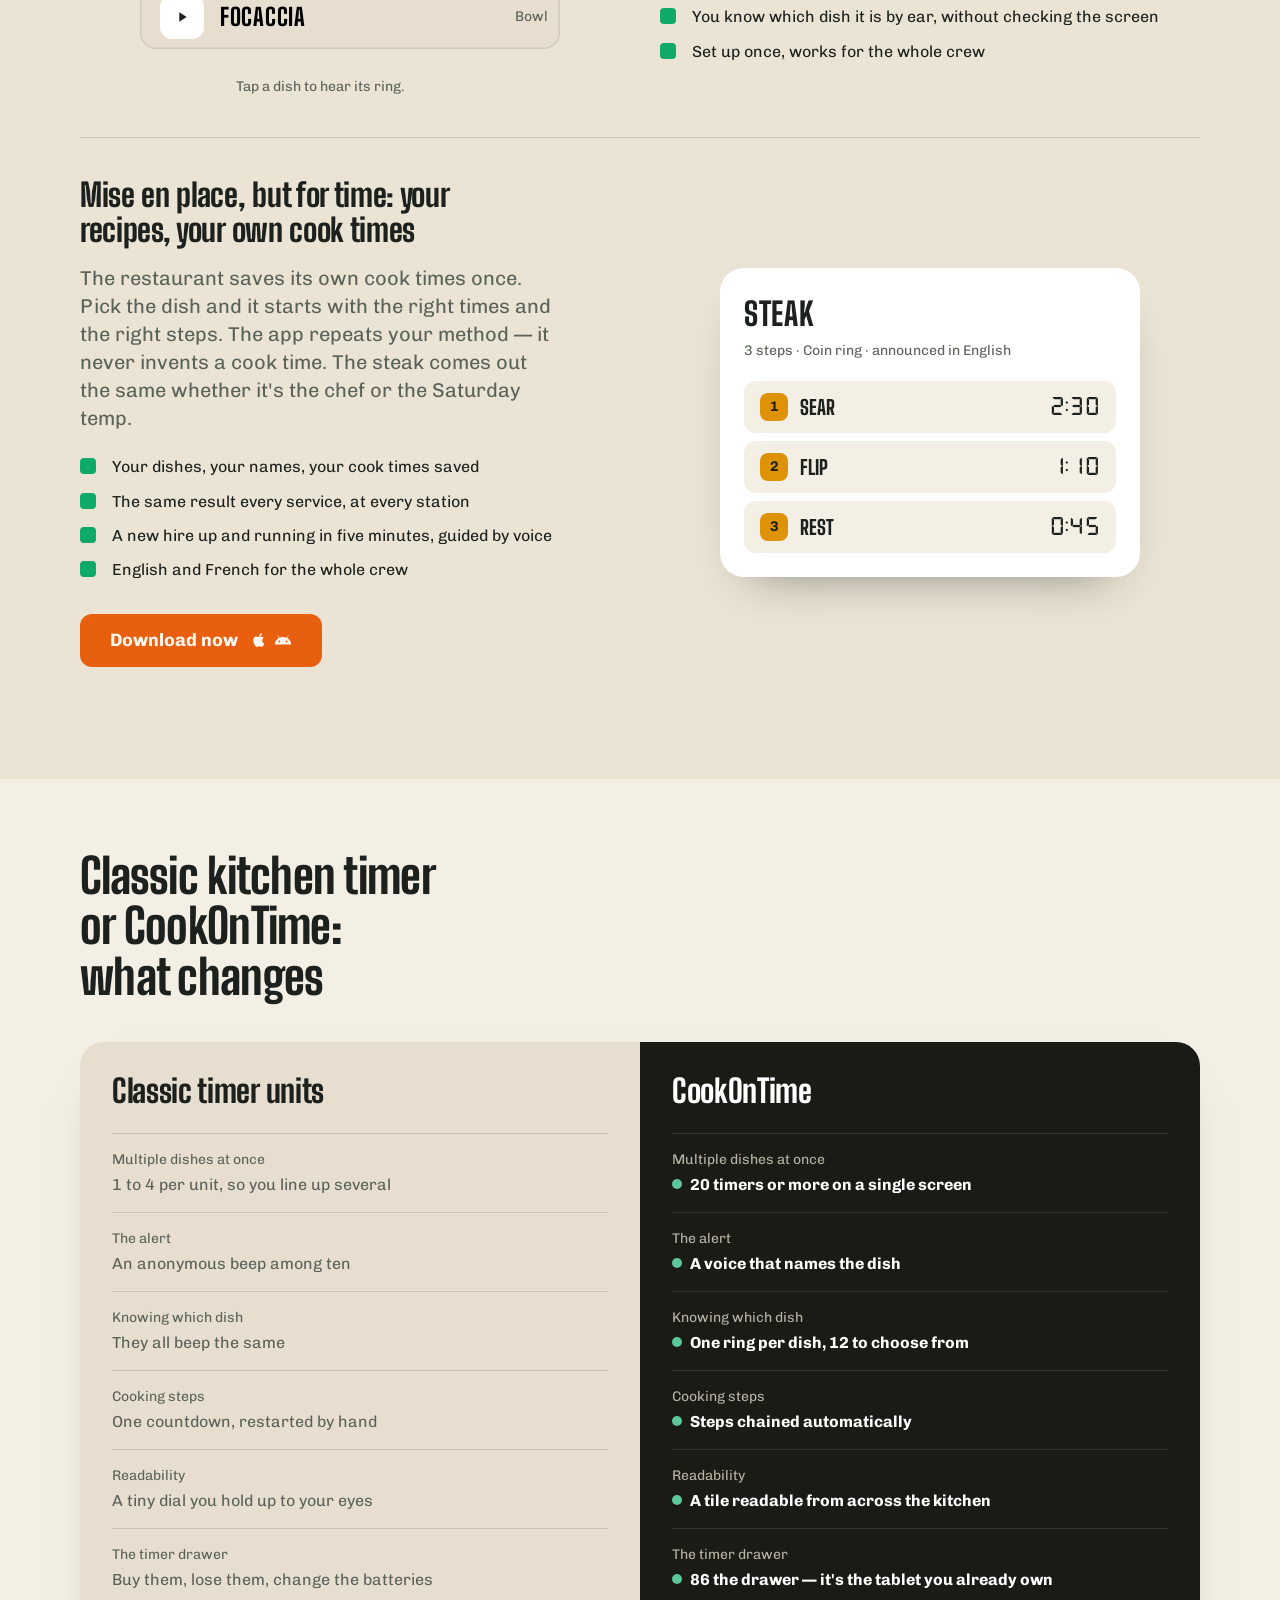
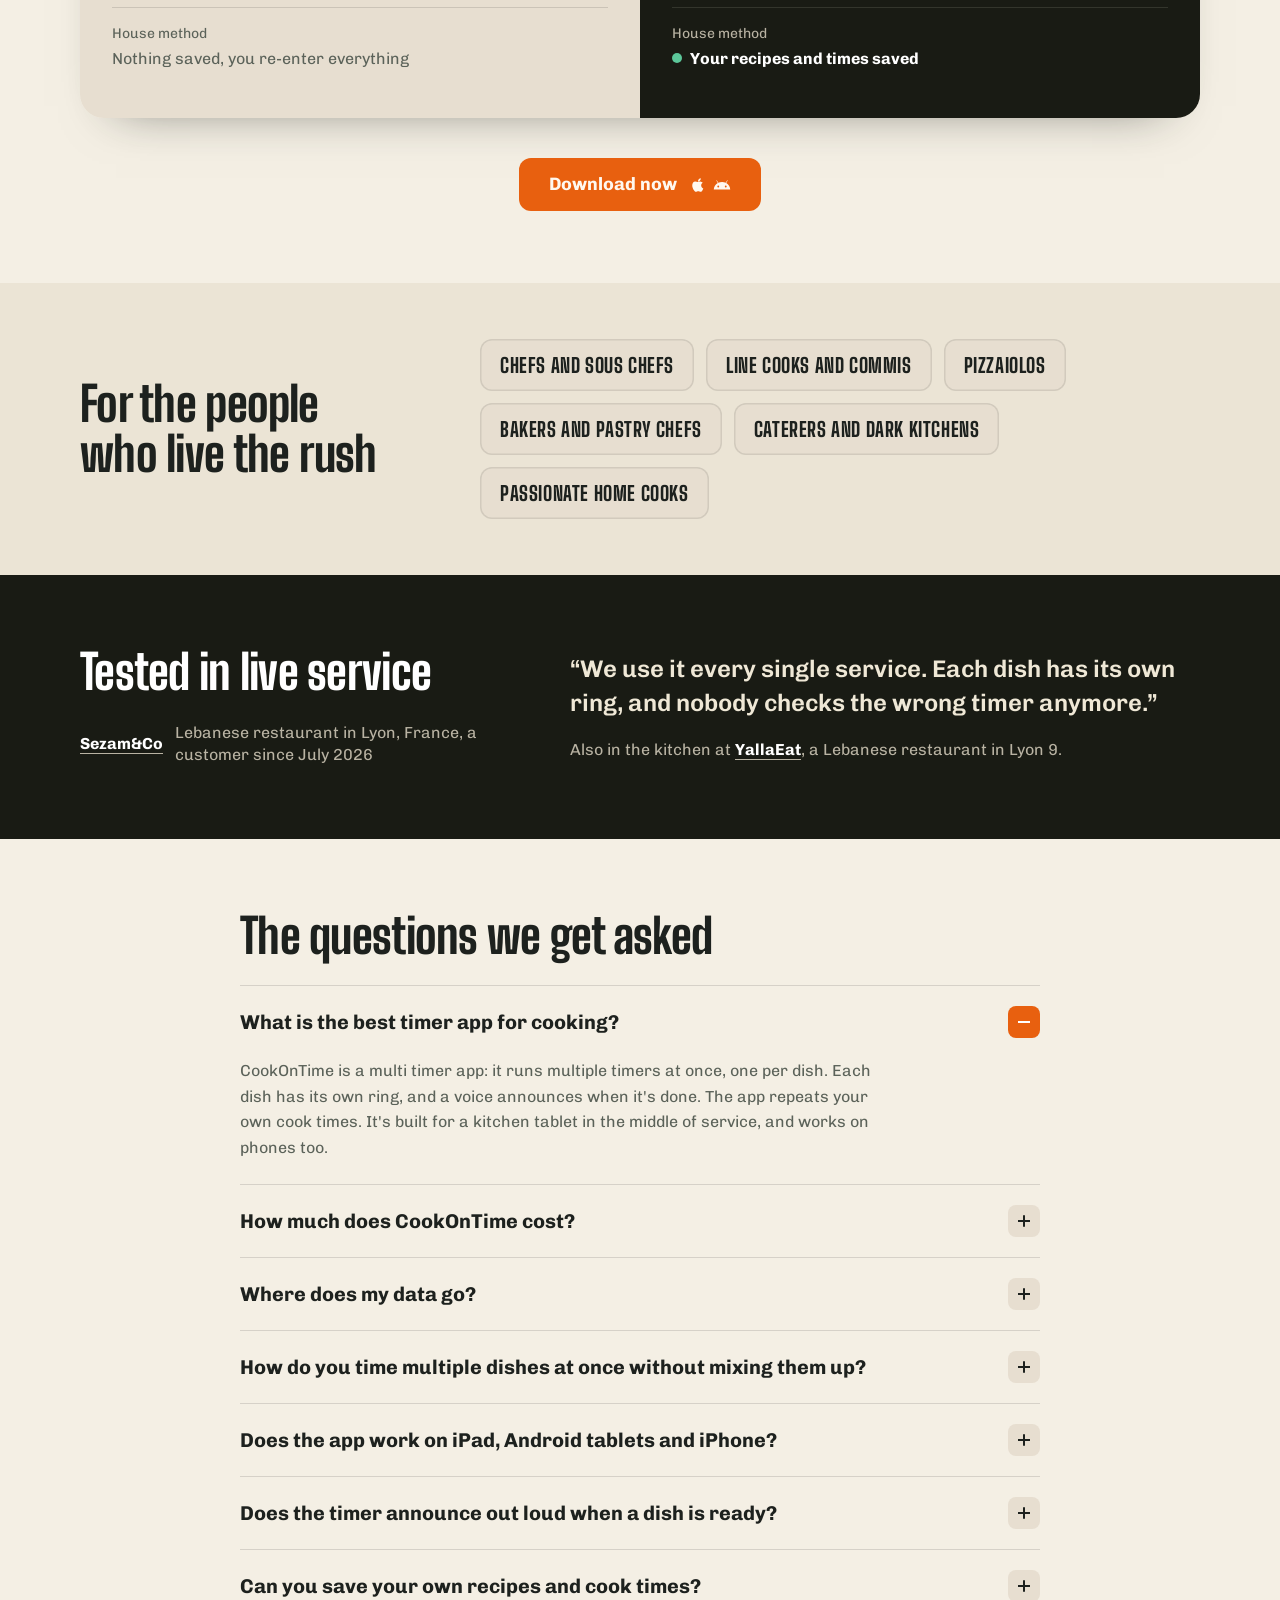
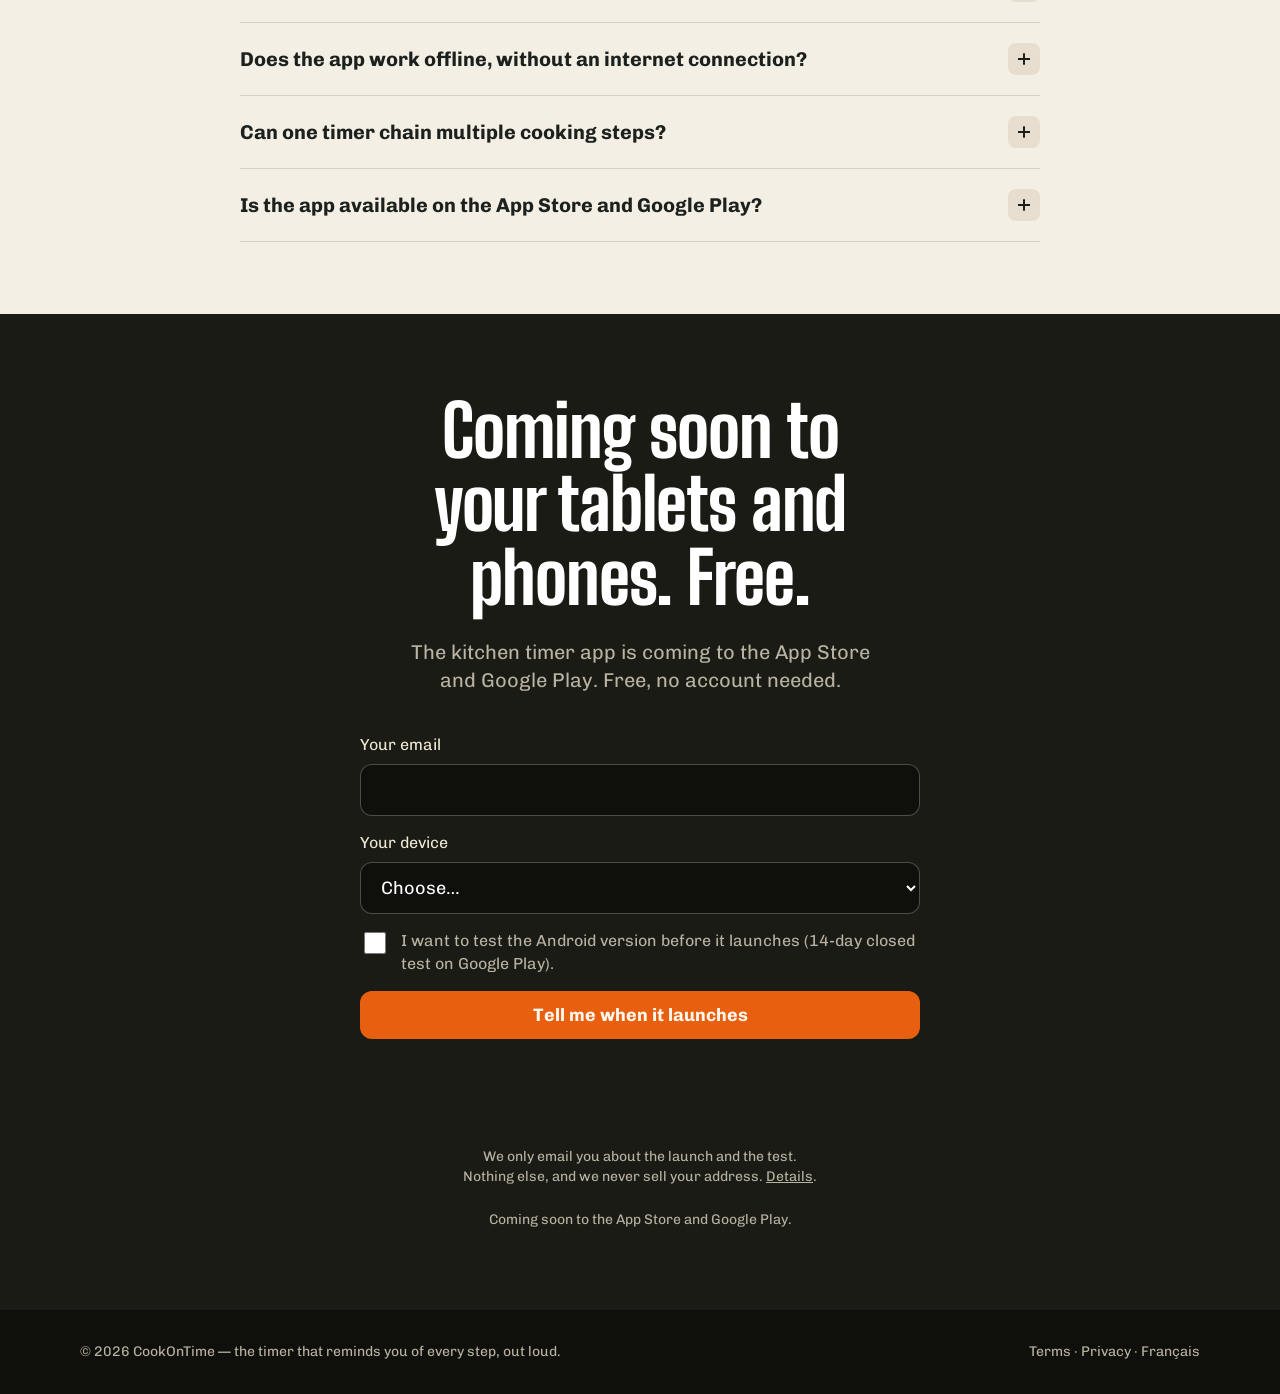
==== commit 28eb5f6a: "Liens et logos des restaurants (Sezam&Co, YallaEat, Le Grand Liban, Centrico), FAQ animee Co-Authore" ====
--- a/index.html
+++ b/index.html
@@ -225,6 +225,13 @@
 .proof .wrap{display:grid; gap:32px}
 .proof h2{max-width:24ch}
 .proof h2 span{display:block; color:var(--muted); font-size:var(--t3); margin-top:12px; font-weight:700}
+.kitchens{display:flex; flex-wrap:wrap; align-items:center; gap:16px 40px; margin:0; padding:0; list-style:none}
+.kitchens li:first-child{font-size:var(--t6); font-weight:700; letter-spacing:.08em; text-transform:uppercase; color:var(--muted)}
+.kitchens a{display:block; line-height:0; border-radius:6px}
+.kitchens img{height:40px; width:auto; opacity:.6; transition:opacity .2s}
+.kitchens a:hover img,.kitchens a:focus-visible img{opacity:1}
+.kitchens a:focus-visible{outline:3px solid var(--amber); outline-offset:6px}
+@media (prefers-reduced-motion:reduce){ .kitchens img{transition:none} }
 .photos{display:flex; gap:16px}
 .photos figure{margin:0; min-width:0}
 .photos figure:first-child{flex:1 1 0}
@@ -327,6 +334,10 @@
 .client blockquote{margin:0; font-size:24px; font-family:'Chivo',sans-serif; font-weight:600; line-height:1.4; color:var(--on-service)}
 .client .who{margin-top:24px; display:flex; align-items:center; gap:12px; font-size:var(--t5); color:var(--on-service-2)}
 .client .who b{color:#fff}
+.client .also{margin:20px 0 0; font-size:var(--t5); color:var(--on-service-2)}
+.client .also b{color:#fff}
+.client .who a,.client .also a{color:inherit; text-decoration:underline; text-decoration-color:var(--on-service-2); text-decoration-thickness:1px; text-underline-offset:4px}
+.client .who a:hover,.client .also a:hover{text-decoration-color:#fff; text-decoration-thickness:2px}
 
 /* ---------- questions ---------- */
 .faq{padding:72px 0}
@@ -334,10 +345,16 @@
 .faq h2{margin-bottom:24px}
 details{border-top:1px solid var(--line)}
 details:last-of-type{border-bottom:1px solid var(--line)}
-summary{list-style:none; cursor:pointer; padding:20px 0; display:flex; gap:16px; align-items:center; font-family:'Chivo',sans-serif; font-weight:700; font-size:20px; line-height:1.3}
+summary{position:relative; list-style:none; cursor:pointer; padding:20px 0; display:flex; gap:16px; align-items:center; font-family:'Chivo',sans-serif; font-weight:700; font-size:20px; line-height:1.3; transition:color .2s}
+summary:hover{color:var(--ember)}
 summary::-webkit-details-marker{display:none}
-summary::after{content:"+"; margin-left:auto; flex:none; width:32px; height:32px; border-radius:8px; background:var(--tile); display:grid; place-items:center; font-family:'Chivo',sans-serif; font-weight:700}
-details[open] summary::after{content:"–"; background:var(--ember); color:#fff}
+/* Icone + / - : barre horizontale dans la case, barre verticale qui pivote pour se poser dessus */
+summary::after{content:""; margin-left:auto; flex:none; width:32px; height:32px; border-radius:8px; background:linear-gradient(var(--ink),var(--ink)) center/12px 2px no-repeat, var(--tile); transition:background-color .3s}
+summary::before{content:""; position:absolute; right:15px; top:50%; width:2px; height:12px; margin-top:-6px; border-radius:1px; background:var(--ink); transition:transform .35s cubic-bezier(.2,.7,.2,1), background-color .3s}
+details[open] summary::after{background:linear-gradient(#fff,#fff) center/12px 2px no-repeat, var(--ember)}
+details[open] summary::before{transform:rotate(90deg); background:#fff}
+details.closing summary::after{background:linear-gradient(var(--ink),var(--ink)) center/12px 2px no-repeat, var(--tile)}
+details.closing summary::before{transform:none; background:var(--ink)}
 summary:focus-visible{outline:3px solid var(--amber); outline-offset:2px}
 details p{padding:0 0 24px; color:var(--muted); font-size:var(--t5); line-height:1.6; max-width:64ch}
 
@@ -461,6 +478,13 @@
         <figure><img src="assets/serge-tablette.webp" alt="Serge Menassa, co-founder of CookOnTime, showing the app on the kitchen tablet at Sezam&amp;Co" width="900" height="900" loading="lazy"><figcaption>Serge Menassa, co-founder, at Sezam&amp;Co in Lyon</figcaption></figure>
         <figure><img src="assets/pro-kitchen-tablet.webp" alt="Wall-mounted tablet running CookOnTime in a professional kitchen during service" width="1400" height="781" loading="lazy"><figcaption>One tablet on the wall covers the whole line</figcaption></figure>
       </div>
+      <ul class="kitchens" id="cuisines" aria-label="Restaurants using CookOnTime">
+        <li>In the kitchen at</li>
+        <li><a href="https://sezamandco.com/en/" target="_blank" rel="noopener"><img src="assets/logo-sezam.webp" alt="Sezam&amp;Co, Lebanese restaurant in Lyon" width="307" height="120" style="height:36px" loading="lazy"></a></li>
+        <li><a href="https://www.yallaeat.fr/" target="_blank" rel="noopener"><img src="assets/logo-yallaeat.webp" alt="YallaEat, Lebanese restaurant in Lyon 9" width="299" height="120" style="height:42px" loading="lazy"></a></li>
+        <li><a href="https://www.legrandliban.com/" target="_blank" rel="noopener"><img src="assets/logo-grand-liban.webp" alt="Le Grand Liban, Lebanese restaurant in Lyon" width="104" height="120" style="height:52px" loading="lazy"></a></li>
+        <li><a href="https://www.google.com/maps/search/?api=1&amp;query=CENTRICO%20Badaro%20Beyrouth" target="_blank" rel="noopener"><img src="assets/logo-centrico.webp" alt="Centrico, tapas bar in Beirut" width="497" height="120" style="height:30px" loading="lazy"></a></li>
+      </ul>
     </div>
   </section>
 
@@ -605,10 +629,11 @@
     <div class="wrap">
       <div>
         <h2>Tested in live service</h2>
-        <p class="who"><b>Sezam&amp;Co</b> restaurant in Lyon, France, a customer since July 2026</p>
+        <p class="who"><a href="https://sezamandco.com/en/" target="_blank" rel="noopener"><b>Sezam&amp;Co</b></a> Lebanese restaurant in Lyon, France, a customer since July 2026</p>
       </div>
       <div>
         <blockquote>“We use it every single service. Each dish has its own ring, and nobody checks the wrong timer anymore.”</blockquote>
+        <p class="also">Also in the kitchen at <a href="https://www.yallaeat.fr/" target="_blank" rel="noopener"><b>YallaEat</b></a>, a Lebanese restaurant in Lyon 9.</p>
       </div>
     </div>
   </section>
@@ -809,5 +834,37 @@
   });
 })();
 </script>
+<script>
+/* FAQ : ouverture et fermeture animees (hauteur + fondu). Sans JS ou avec
+   « reduire les animations », les <details> gardent leur comportement natif. */
+(function(){
+  var calm = window.matchMedia('(prefers-reduced-motion: reduce)');
+  document.querySelectorAll('.faq details').forEach(function(d){
+    var s = d.querySelector('summary'), p = d.querySelector('p'), anim = null;
+    if (!s || !p || !d.animate) return;
+    s.addEventListener('click', function(e){
+      if (calm.matches) return;
+      e.preventDefault();
+      var from = d.offsetHeight, closing = d.open && !d.classList.contains('closing');
+      if (anim) anim.cancel();
+      var cs = getComputedStyle(d);
+      var shut = s.offsetHeight + parseFloat(cs.borderTopWidth) + parseFloat(cs.borderBottomWidth);
+      if (closing) { d.classList.add('closing'); }
+      else { d.classList.remove('closing'); d.open = true; }
+      var to = closing ? shut : d.offsetHeight;
+      d.style.overflow = 'hidden';
+      anim = d.animate({height: [from + 'px', to + 'px']}, {duration: closing ? 260 : 380, easing: 'cubic-bezier(.2,.7,.2,1)'});
+      p.animate(closing ? {opacity: [1, 0], transform: ['none', 'translateY(-6px)']}
+                        : {opacity: [0, 1], transform: ['translateY(-8px)', 'none']},
+                {duration: closing ? 180 : 380, easing: 'ease-out', fill: 'both'});
+      anim.onfinish = function(){
+        if (closing) d.open = false;
+        d.classList.remove('closing'); d.style.overflow = ''; anim = null;
+        p.getAnimations().forEach(function(a){ a.cancel(); });
+      };
+    });
+  });
+})();
+</script>
 </body>
 </html>
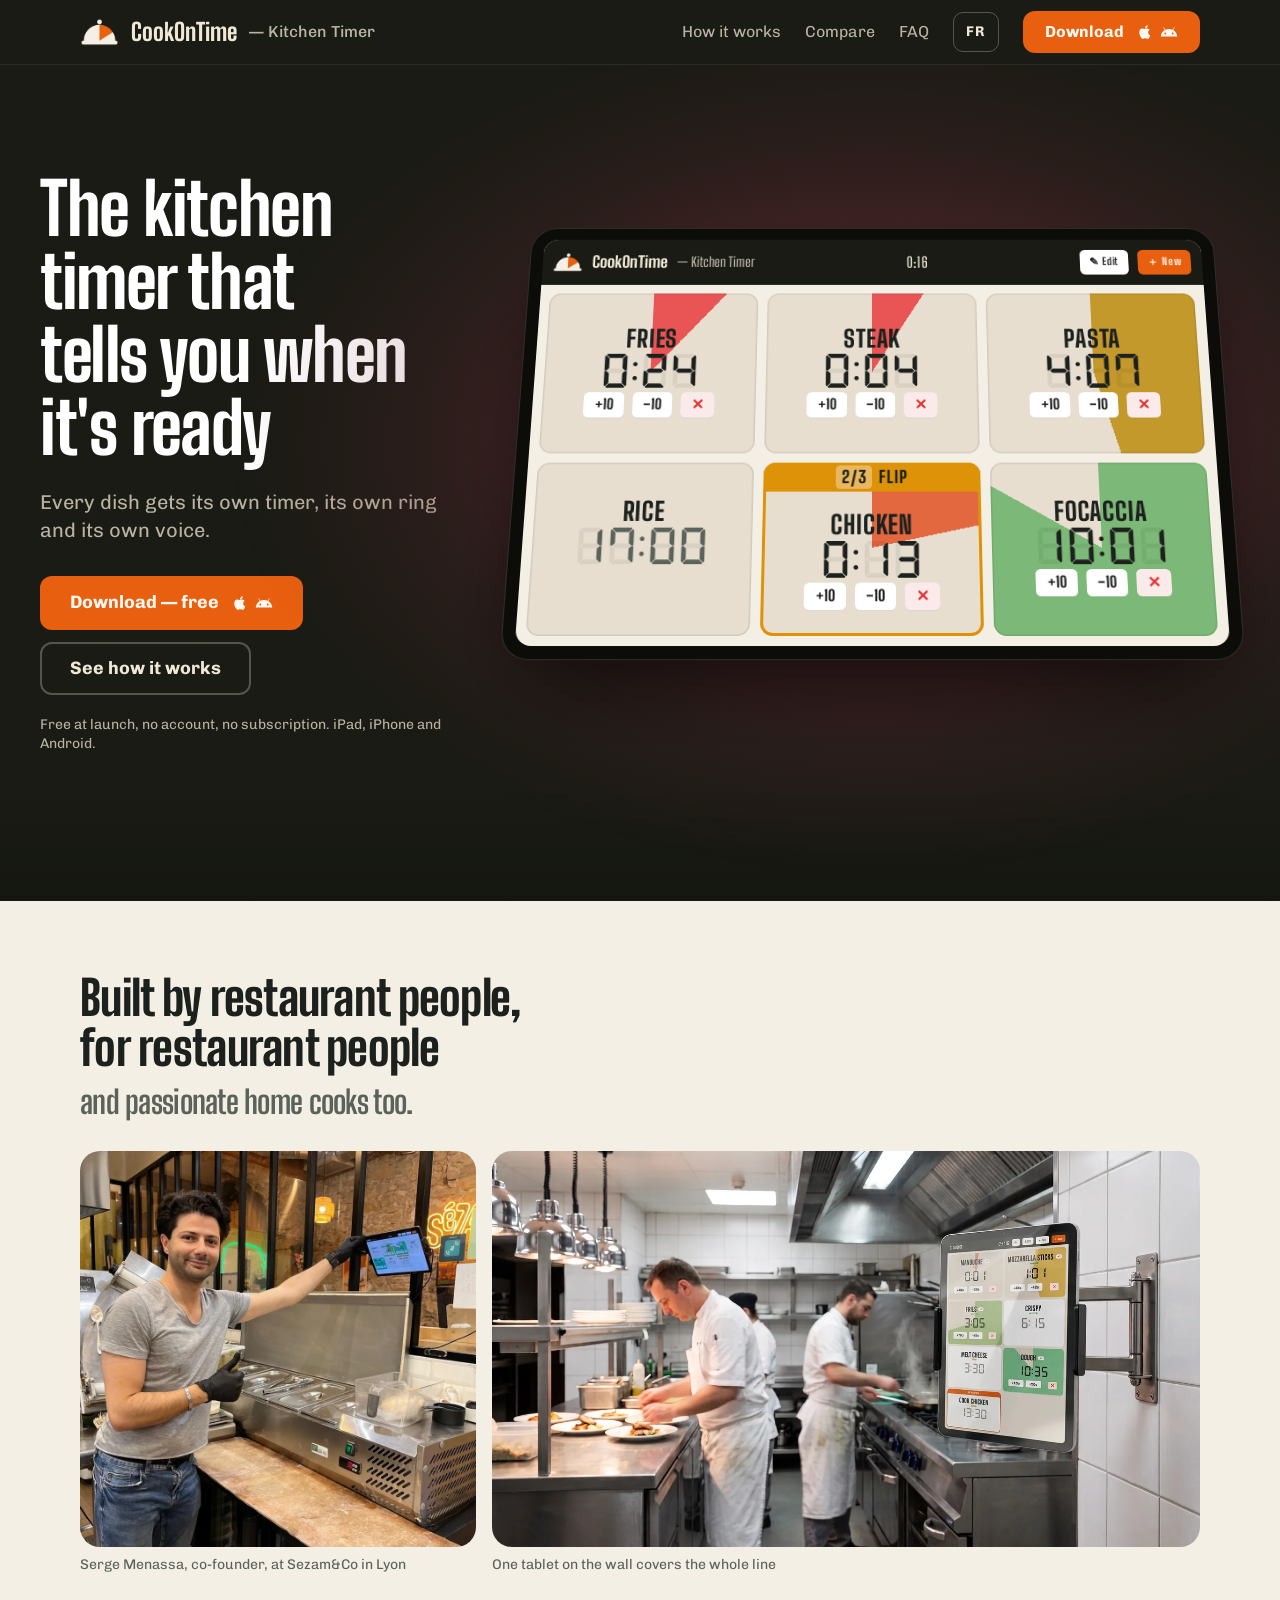
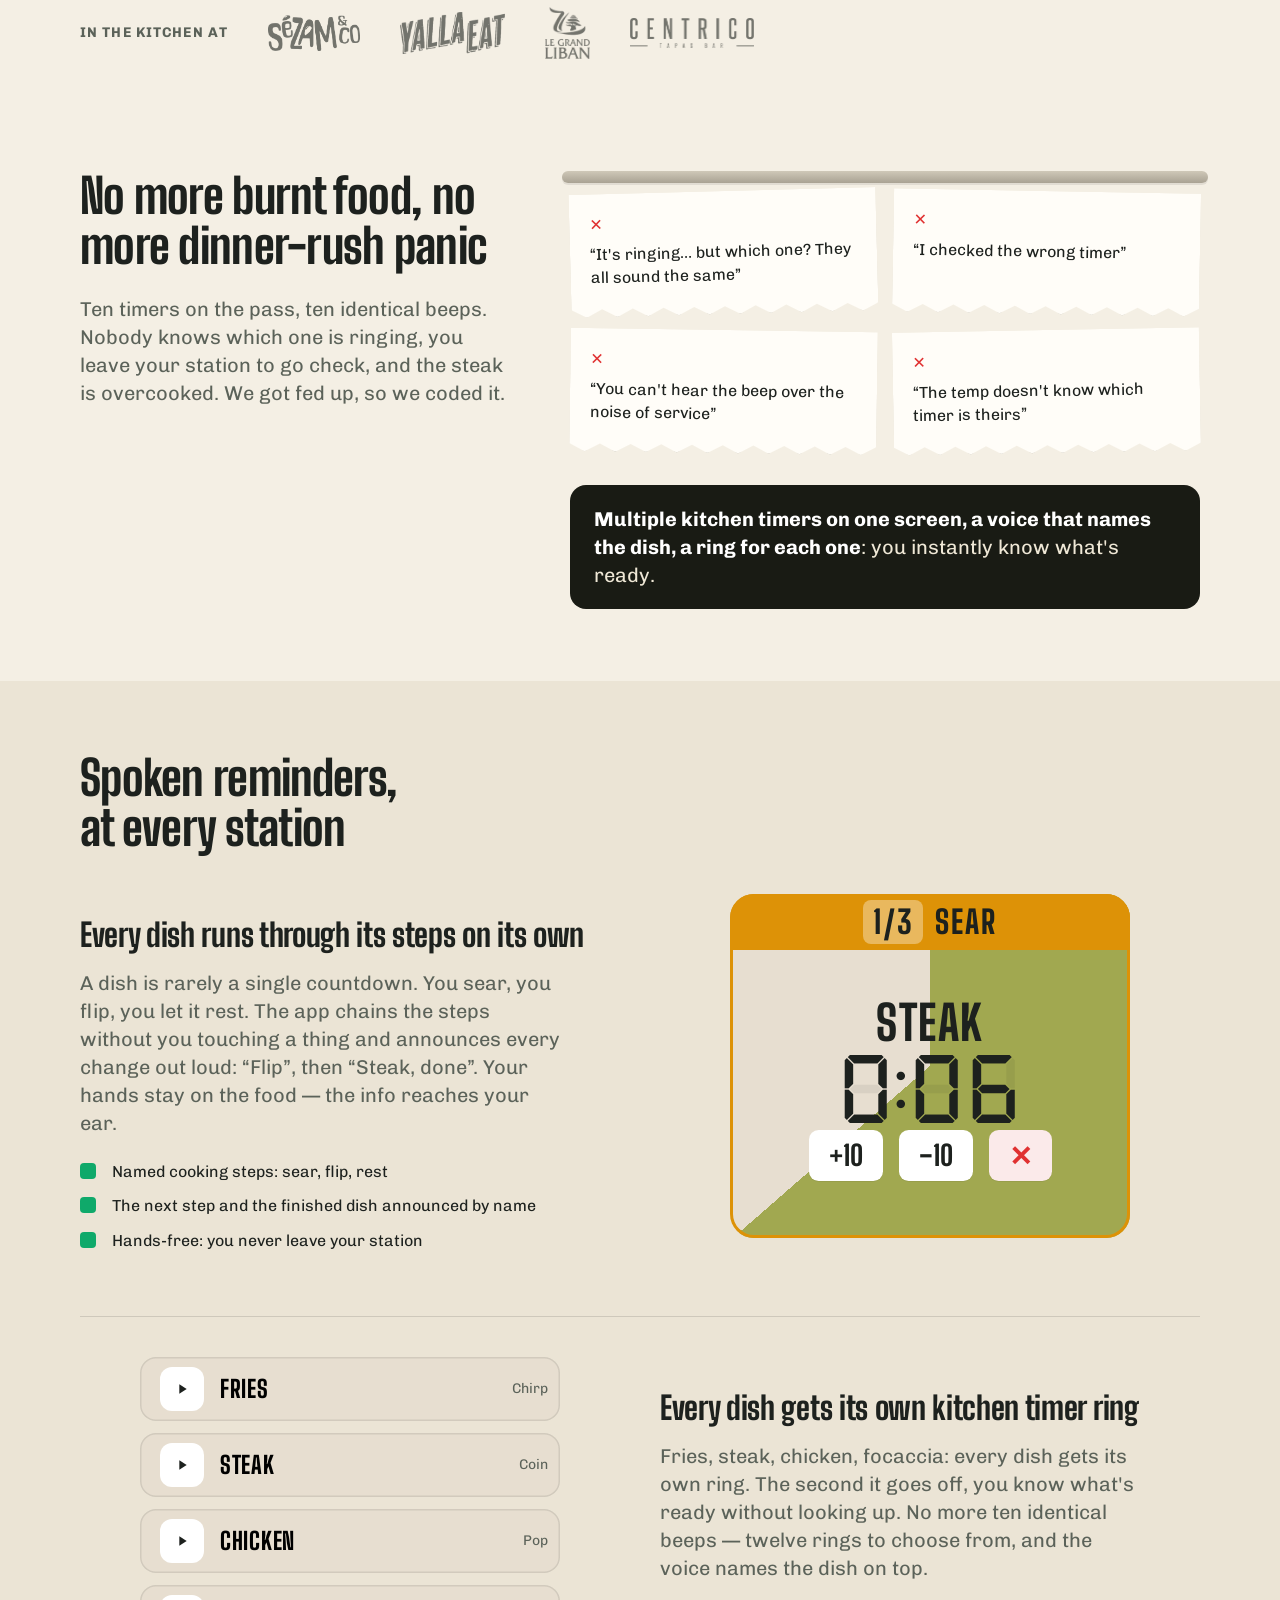
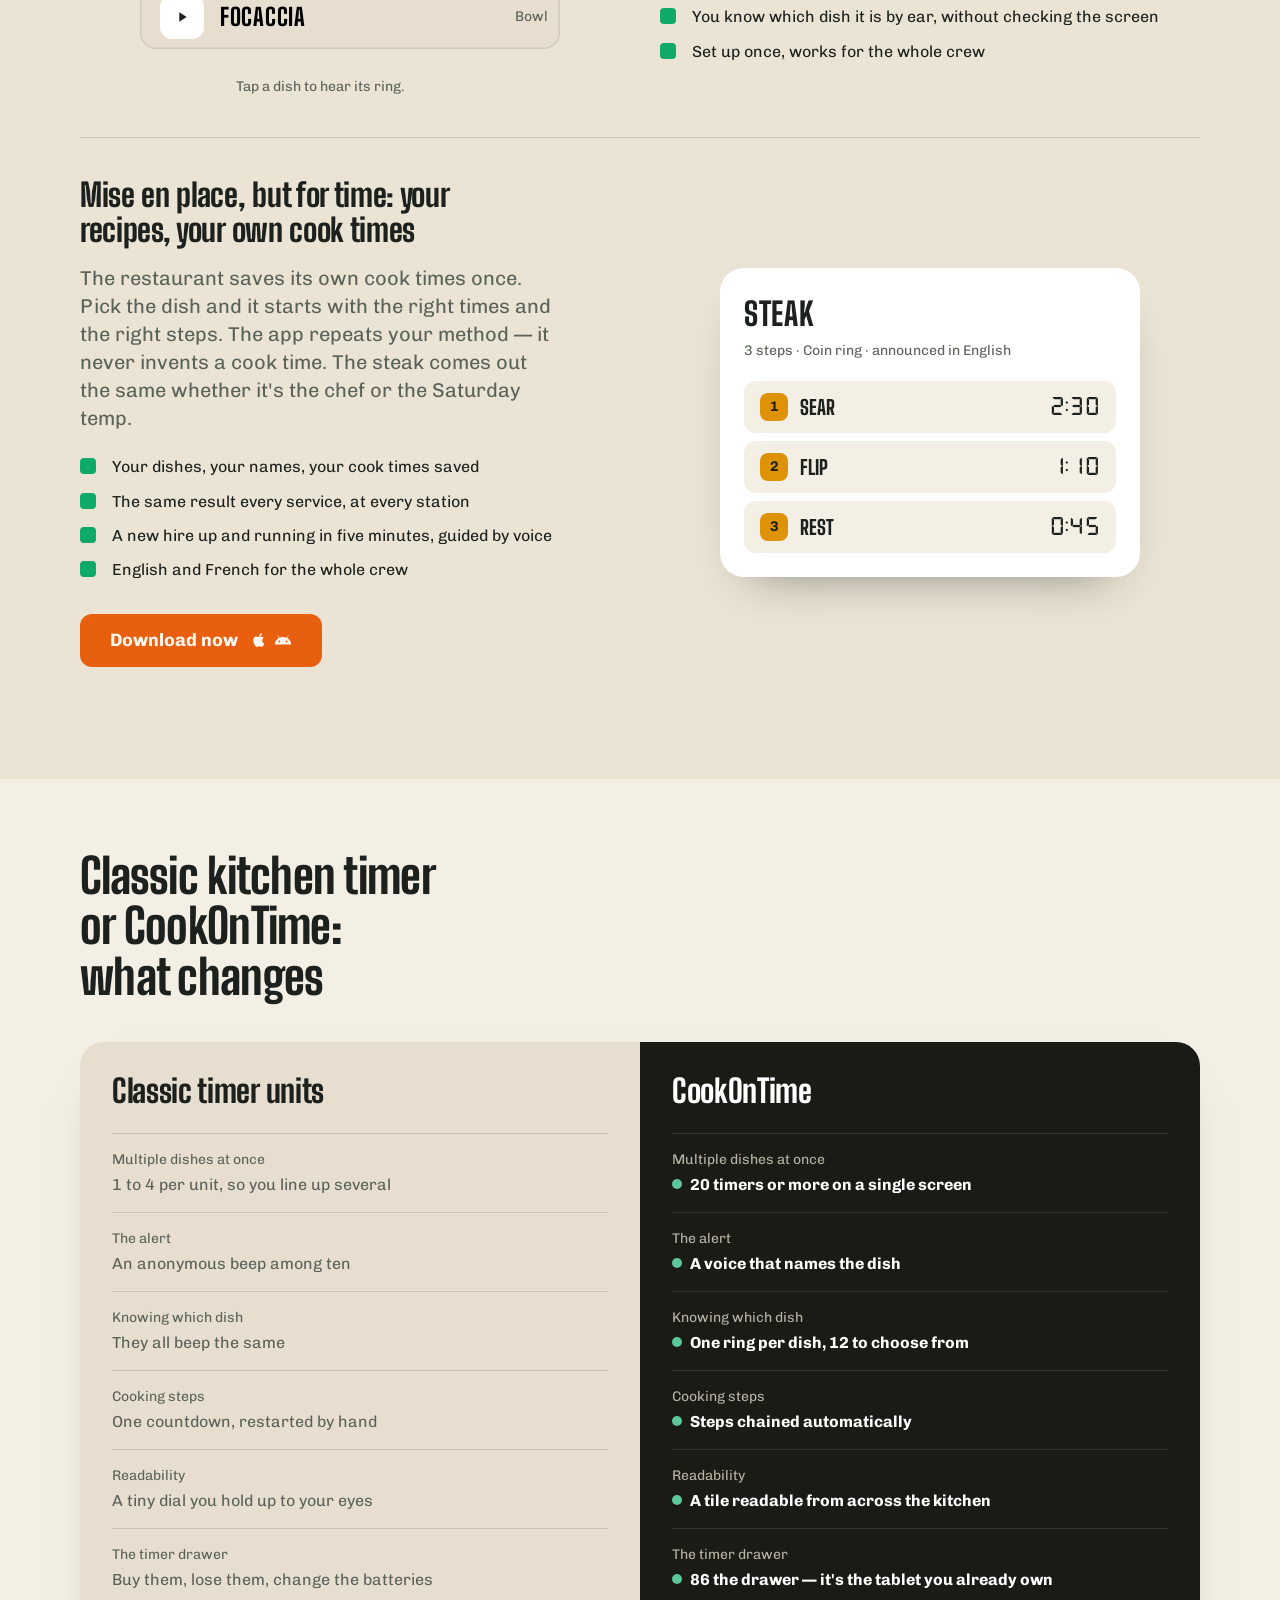
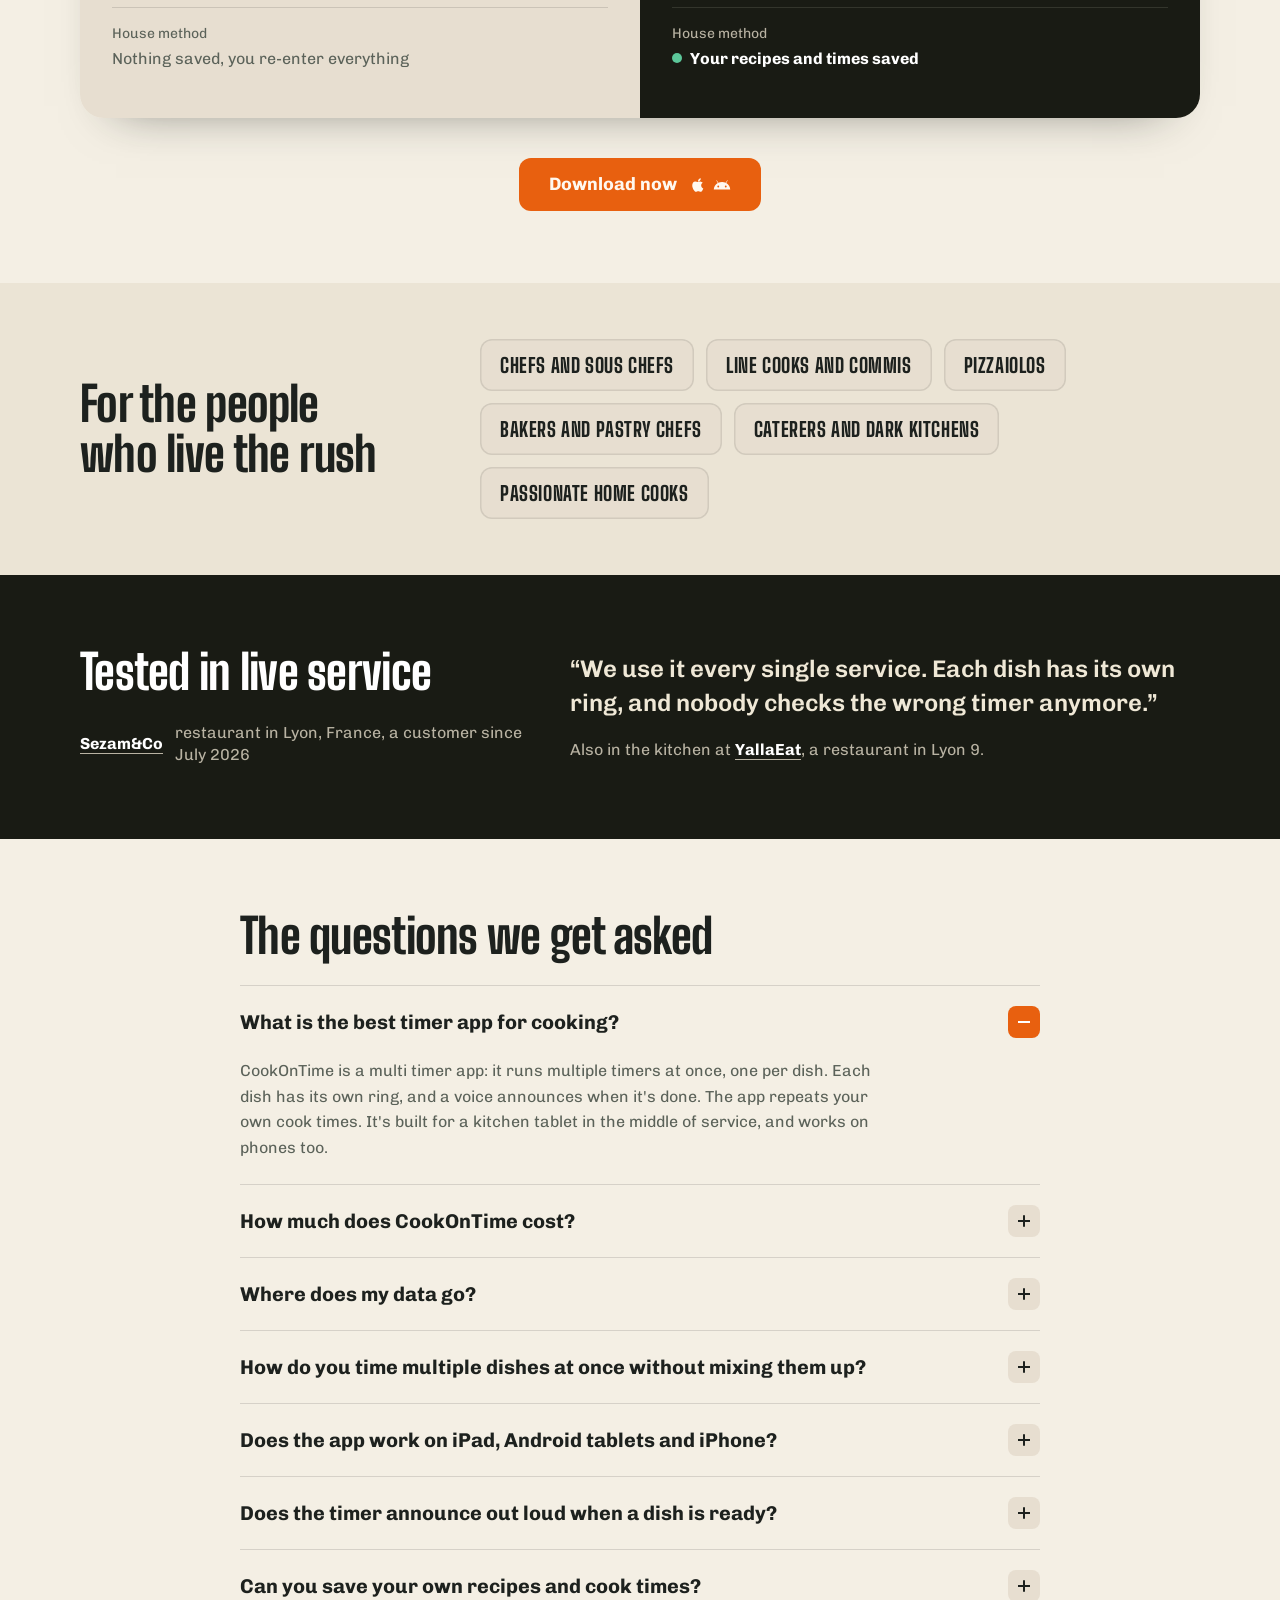
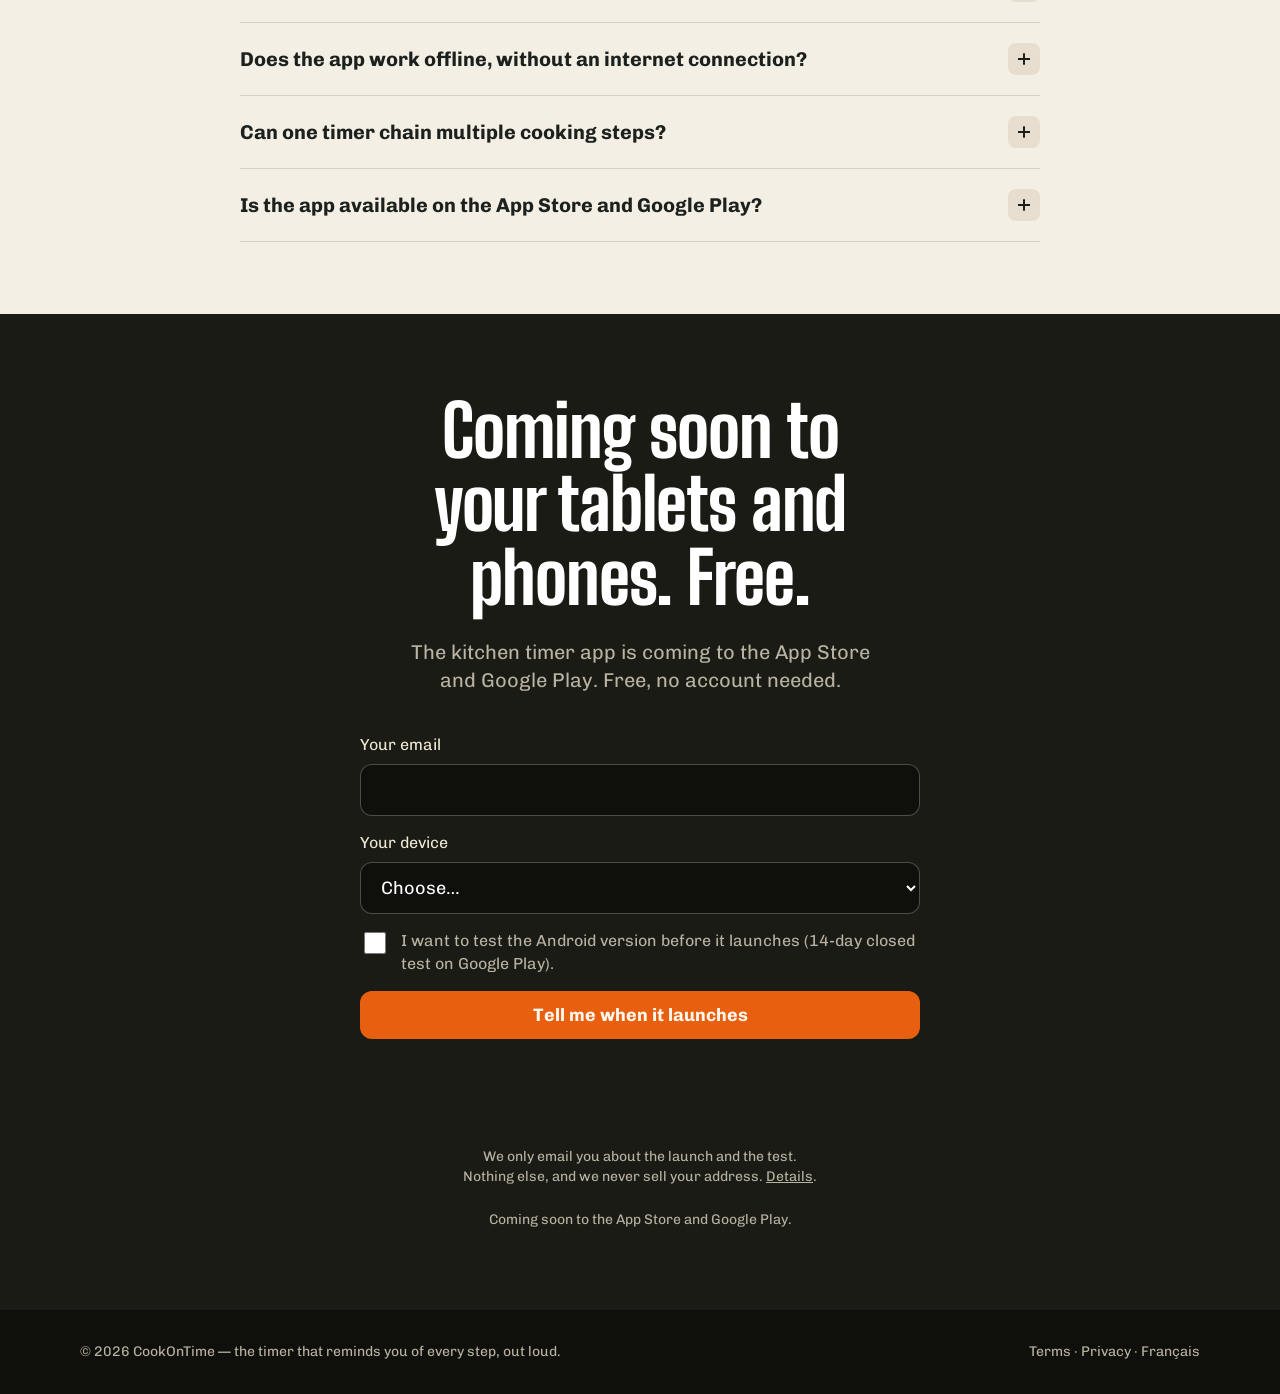
==== commit 239cdd8c: "Retire la mention libanais des restaurants cites Co-Authored-By: Claude Opus 5.5 (1M context) <norep" ====
--- a/index.html
+++ b/index.html
@@ -480,9 +480,9 @@
       </div>
       <ul class="kitchens" id="cuisines" aria-label="Restaurants using CookOnTime">
         <li>In the kitchen at</li>
-        <li><a href="https://sezamandco.com/en/" target="_blank" rel="noopener"><img src="assets/logo-sezam.webp" alt="Sezam&amp;Co, Lebanese restaurant in Lyon" width="307" height="120" style="height:36px" loading="lazy"></a></li>
-        <li><a href="https://www.yallaeat.fr/" target="_blank" rel="noopener"><img src="assets/logo-yallaeat.webp" alt="YallaEat, Lebanese restaurant in Lyon 9" width="299" height="120" style="height:42px" loading="lazy"></a></li>
-        <li><a href="https://www.legrandliban.com/" target="_blank" rel="noopener"><img src="assets/logo-grand-liban.webp" alt="Le Grand Liban, Lebanese restaurant in Lyon" width="104" height="120" style="height:52px" loading="lazy"></a></li>
+        <li><a href="https://sezamandco.com/en/" target="_blank" rel="noopener"><img src="assets/logo-sezam.webp" alt="Sezam&amp;Co, restaurant in Lyon" width="307" height="120" style="height:36px" loading="lazy"></a></li>
+        <li><a href="https://www.yallaeat.fr/" target="_blank" rel="noopener"><img src="assets/logo-yallaeat.webp" alt="YallaEat, restaurant in Lyon 9" width="299" height="120" style="height:42px" loading="lazy"></a></li>
+        <li><a href="https://www.legrandliban.com/" target="_blank" rel="noopener"><img src="assets/logo-grand-liban.webp" alt="Le Grand Liban, restaurant in Lyon" width="104" height="120" style="height:52px" loading="lazy"></a></li>
         <li><a href="https://www.google.com/maps/search/?api=1&amp;query=CENTRICO%20Badaro%20Beyrouth" target="_blank" rel="noopener"><img src="assets/logo-centrico.webp" alt="Centrico, tapas bar in Beirut" width="497" height="120" style="height:30px" loading="lazy"></a></li>
       </ul>
     </div>
@@ -629,11 +629,11 @@
     <div class="wrap">
       <div>
         <h2>Tested in live service</h2>
-        <p class="who"><a href="https://sezamandco.com/en/" target="_blank" rel="noopener"><b>Sezam&amp;Co</b></a> Lebanese restaurant in Lyon, France, a customer since July 2026</p>
+        <p class="who"><a href="https://sezamandco.com/en/" target="_blank" rel="noopener"><b>Sezam&amp;Co</b></a> restaurant in Lyon, France, a customer since July 2026</p>
       </div>
       <div>
         <blockquote>“We use it every single service. Each dish has its own ring, and nobody checks the wrong timer anymore.”</blockquote>
-        <p class="also">Also in the kitchen at <a href="https://www.yallaeat.fr/" target="_blank" rel="noopener"><b>YallaEat</b></a>, a Lebanese restaurant in Lyon 9.</p>
+        <p class="also">Also in the kitchen at <a href="https://www.yallaeat.fr/" target="_blank" rel="noopener"><b>YallaEat</b></a>, a restaurant in Lyon 9.</p>
       </div>
     </div>
   </section>
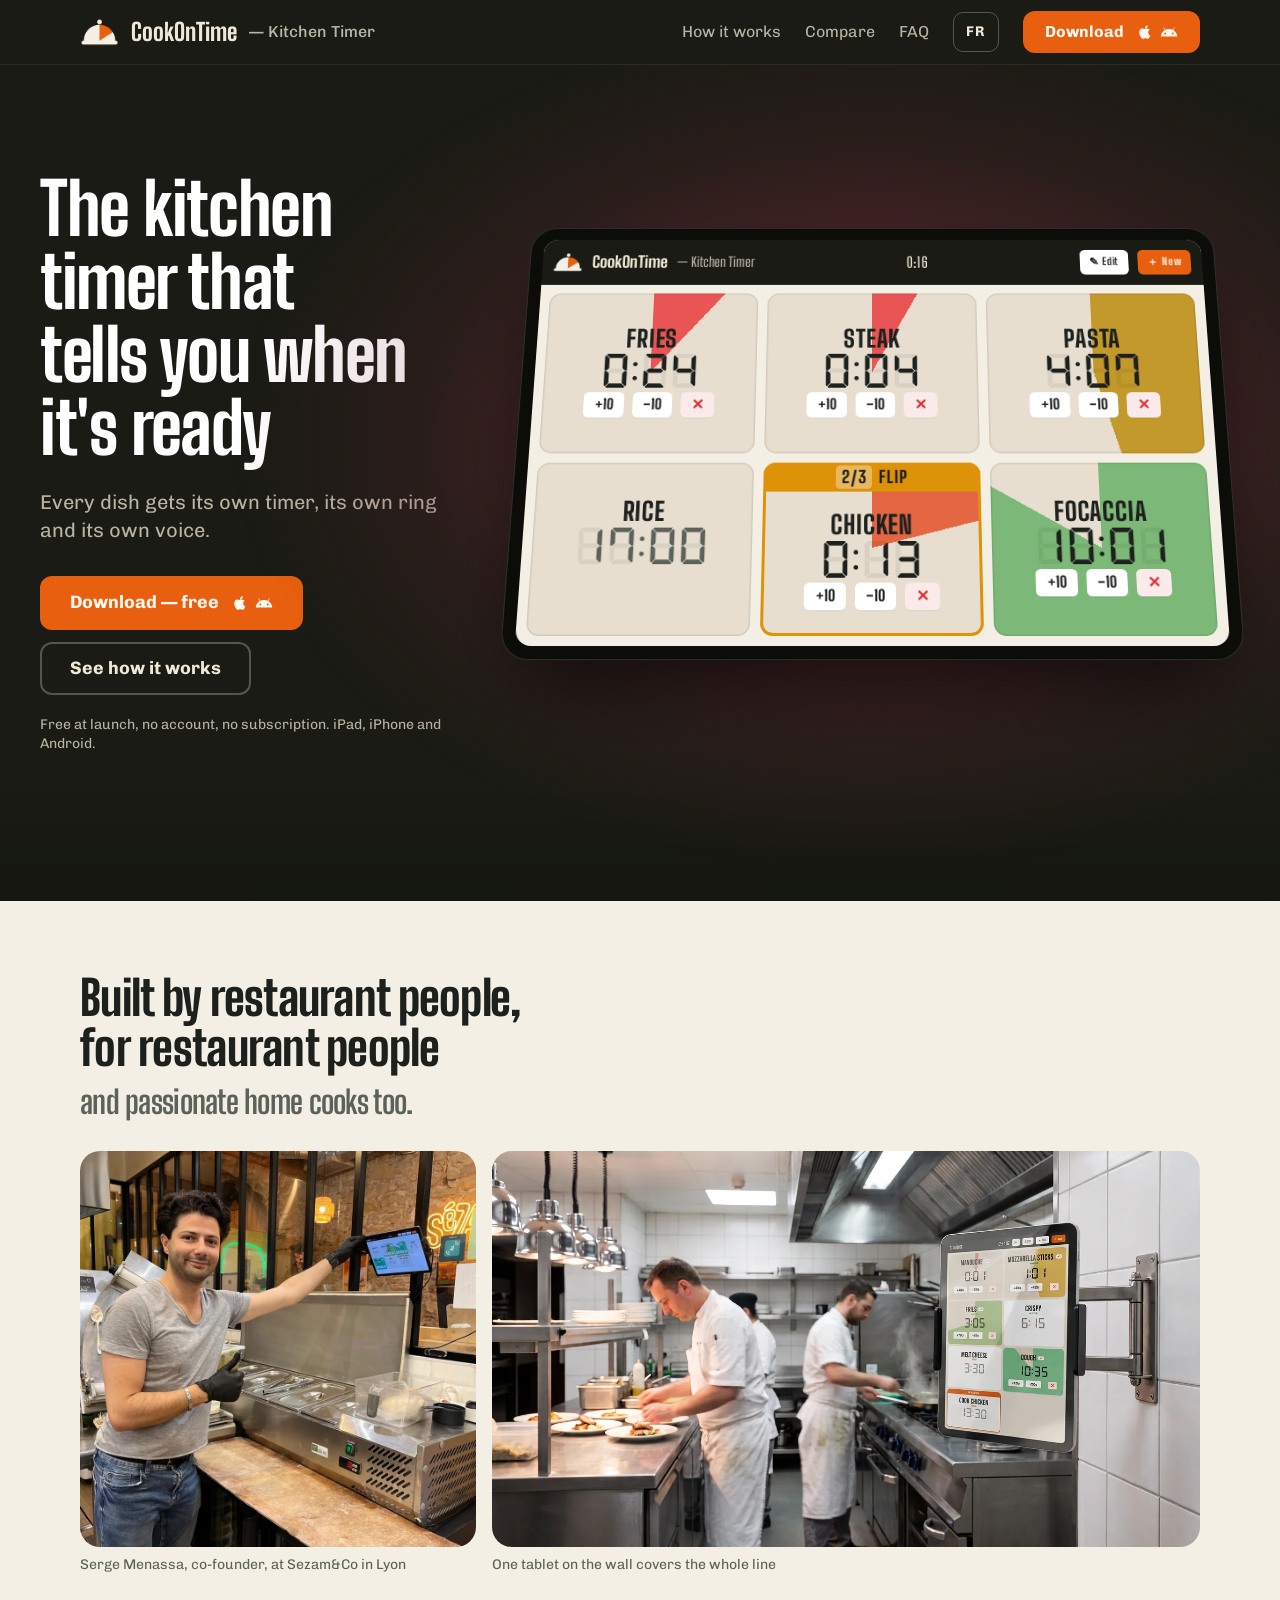
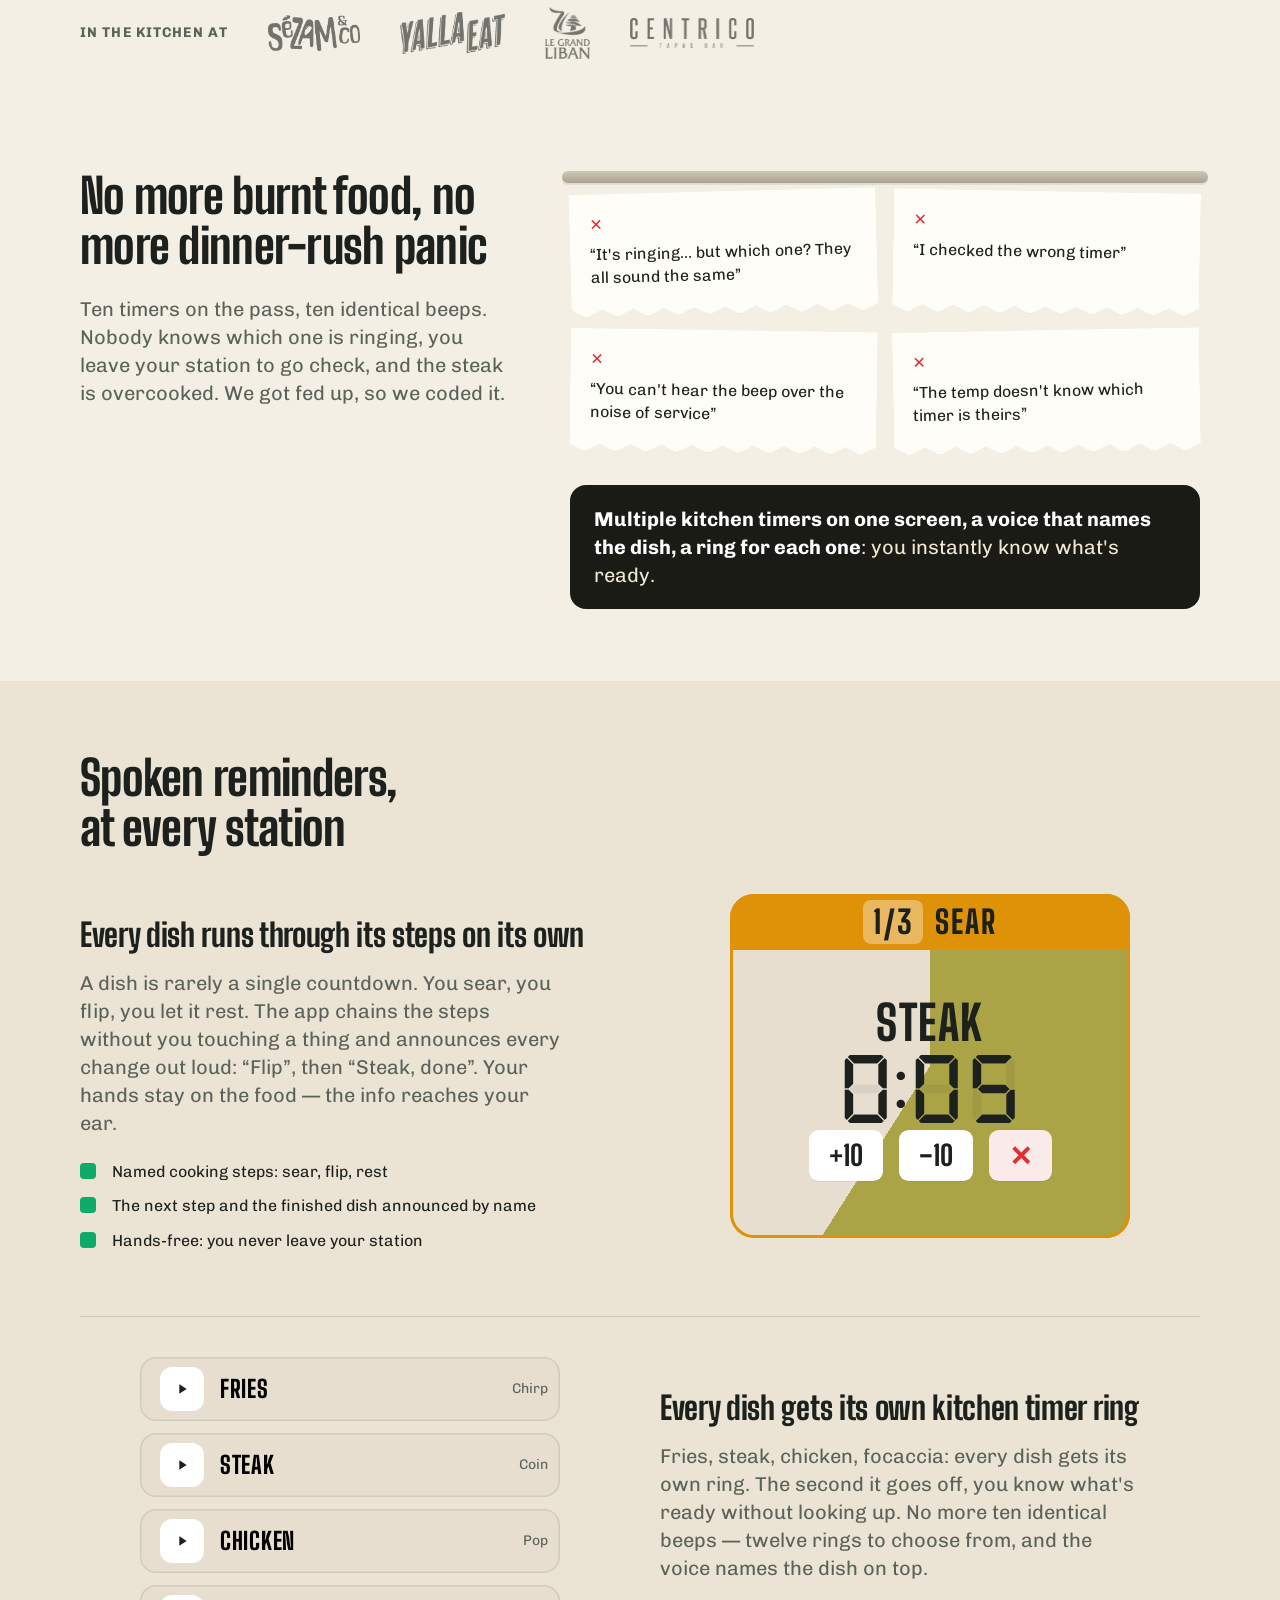
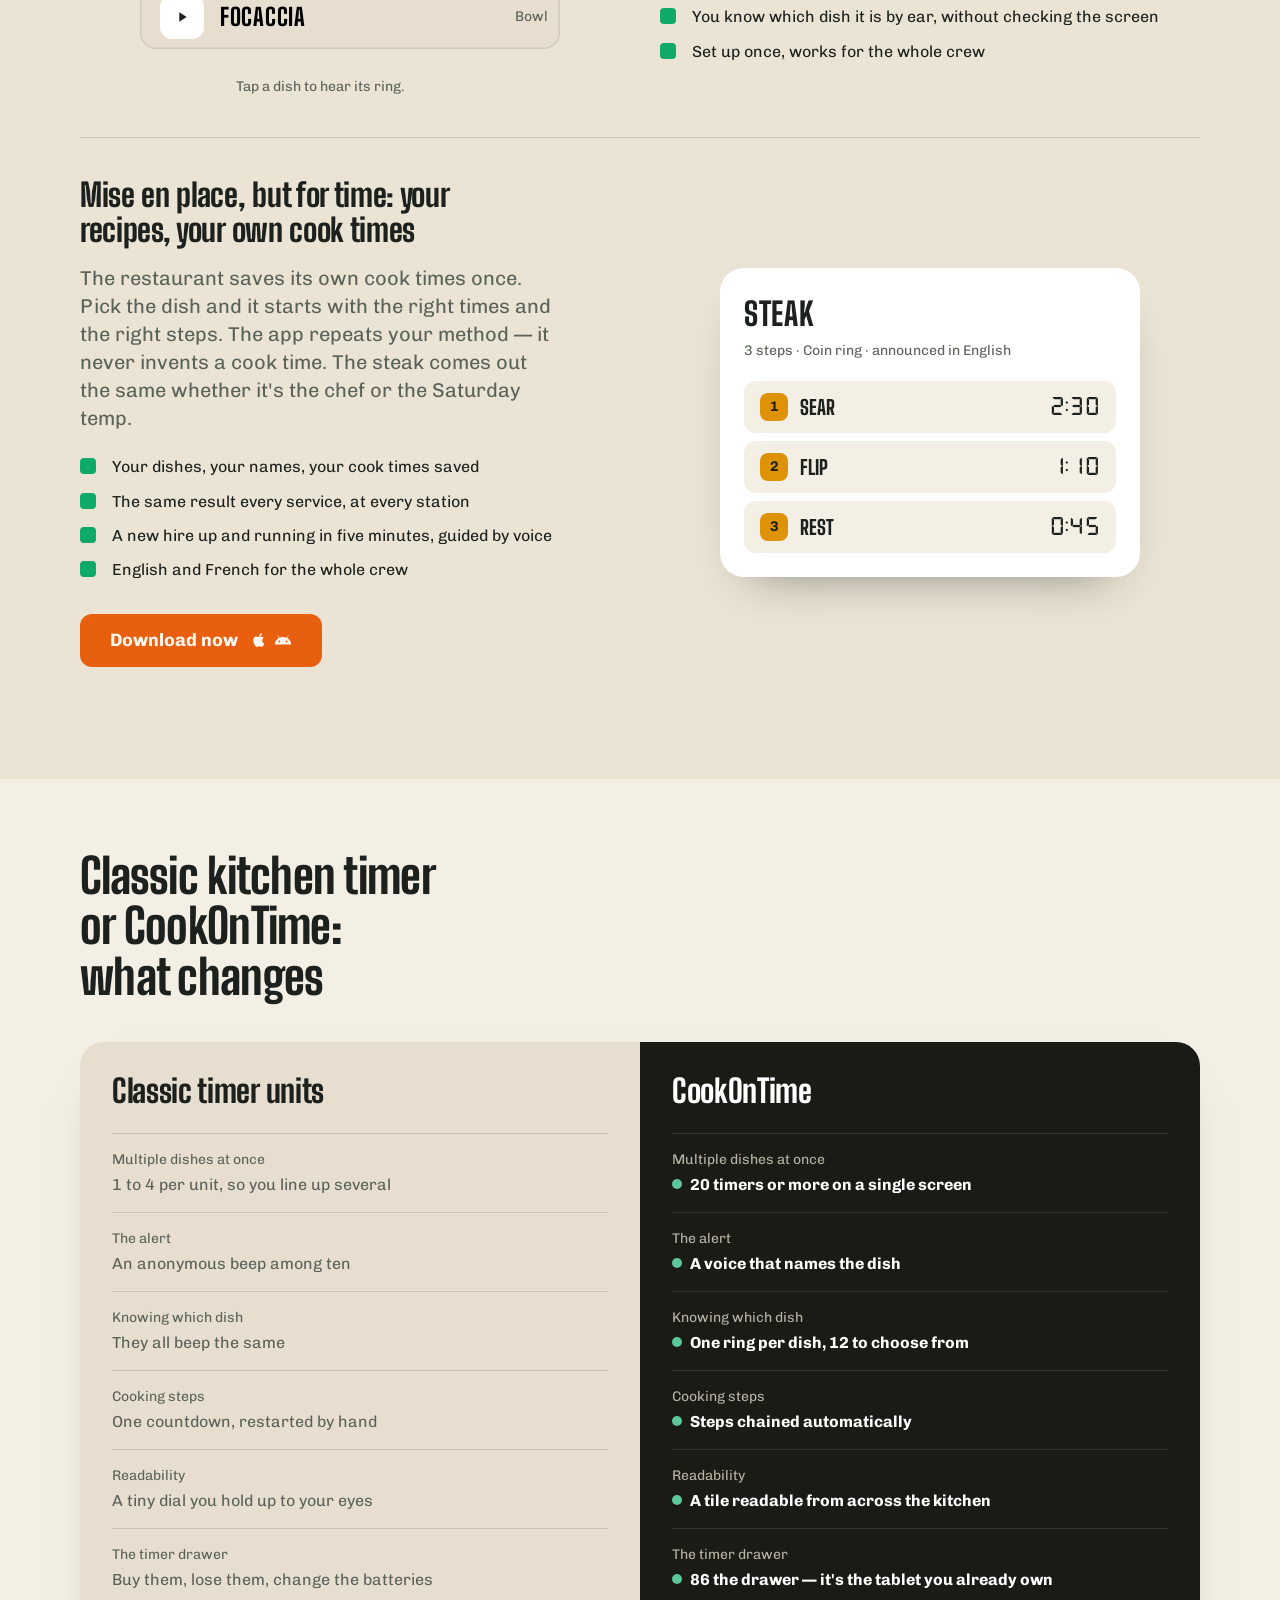
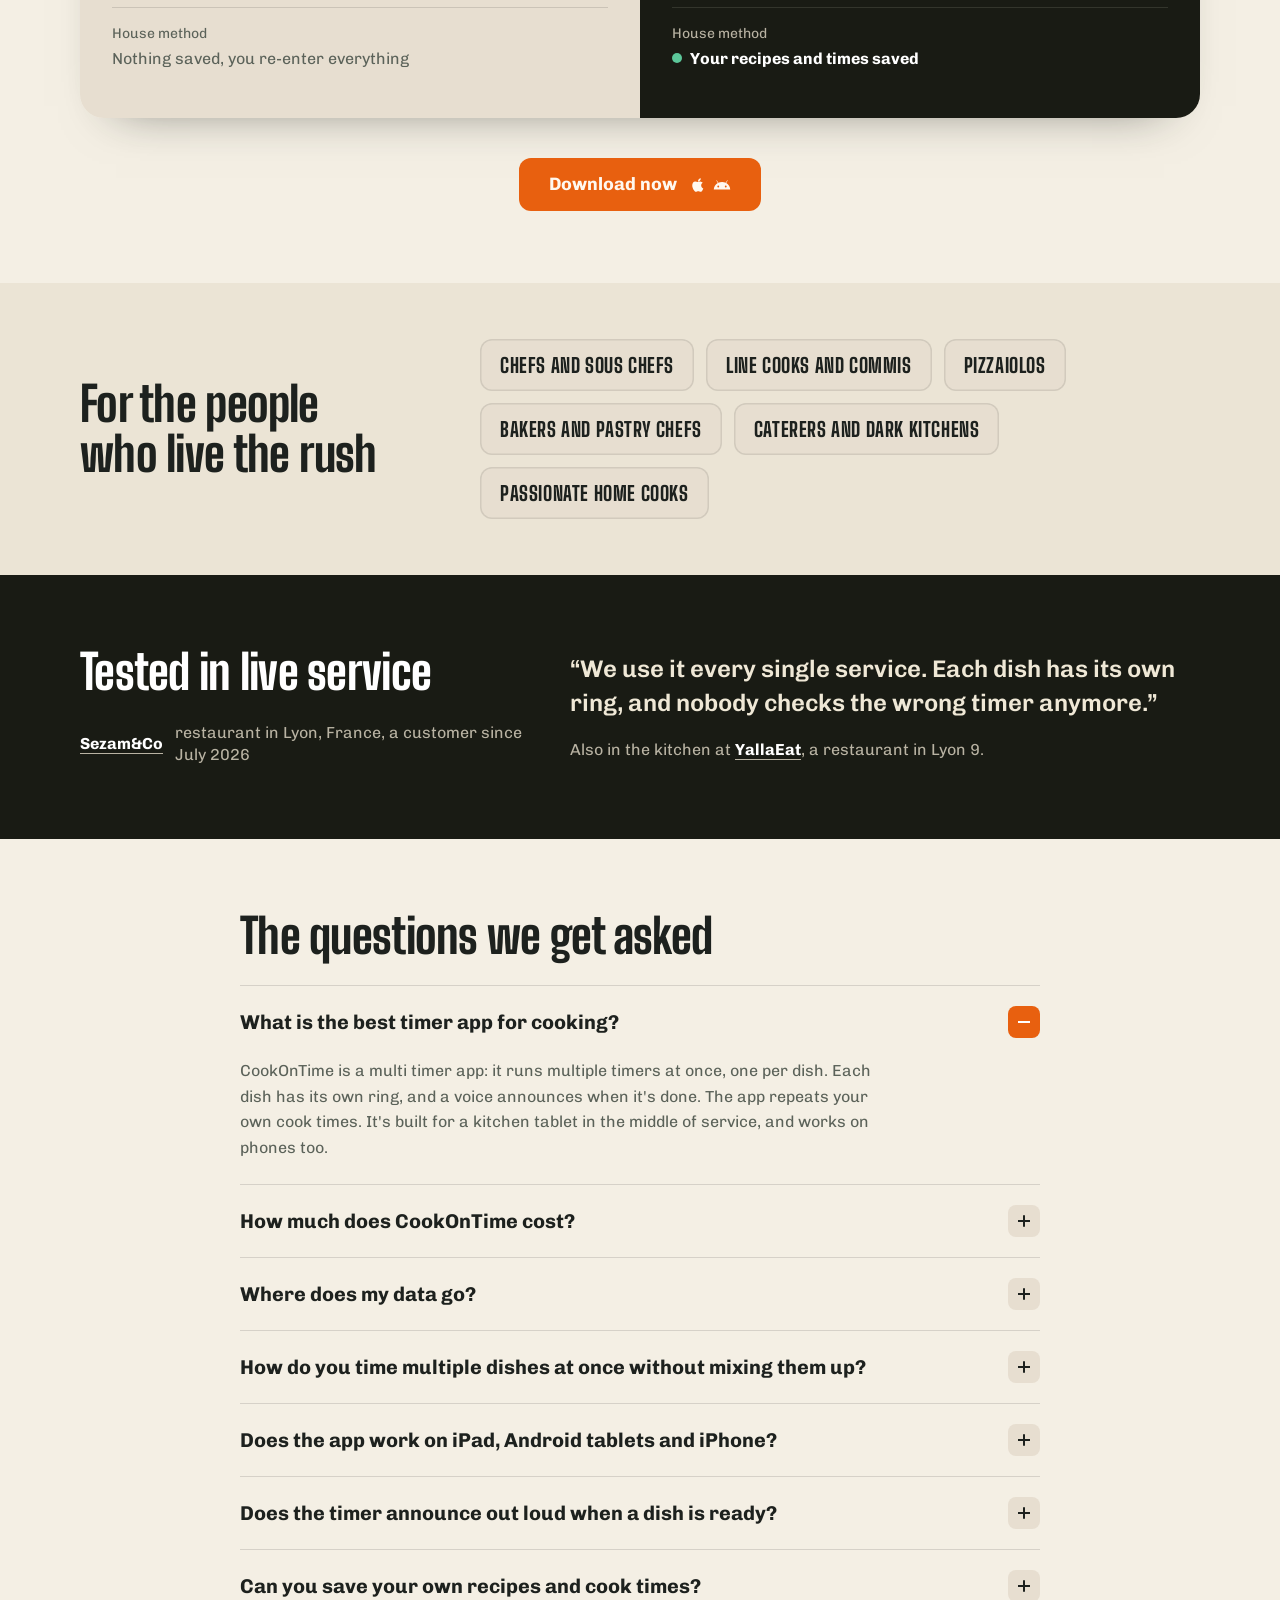
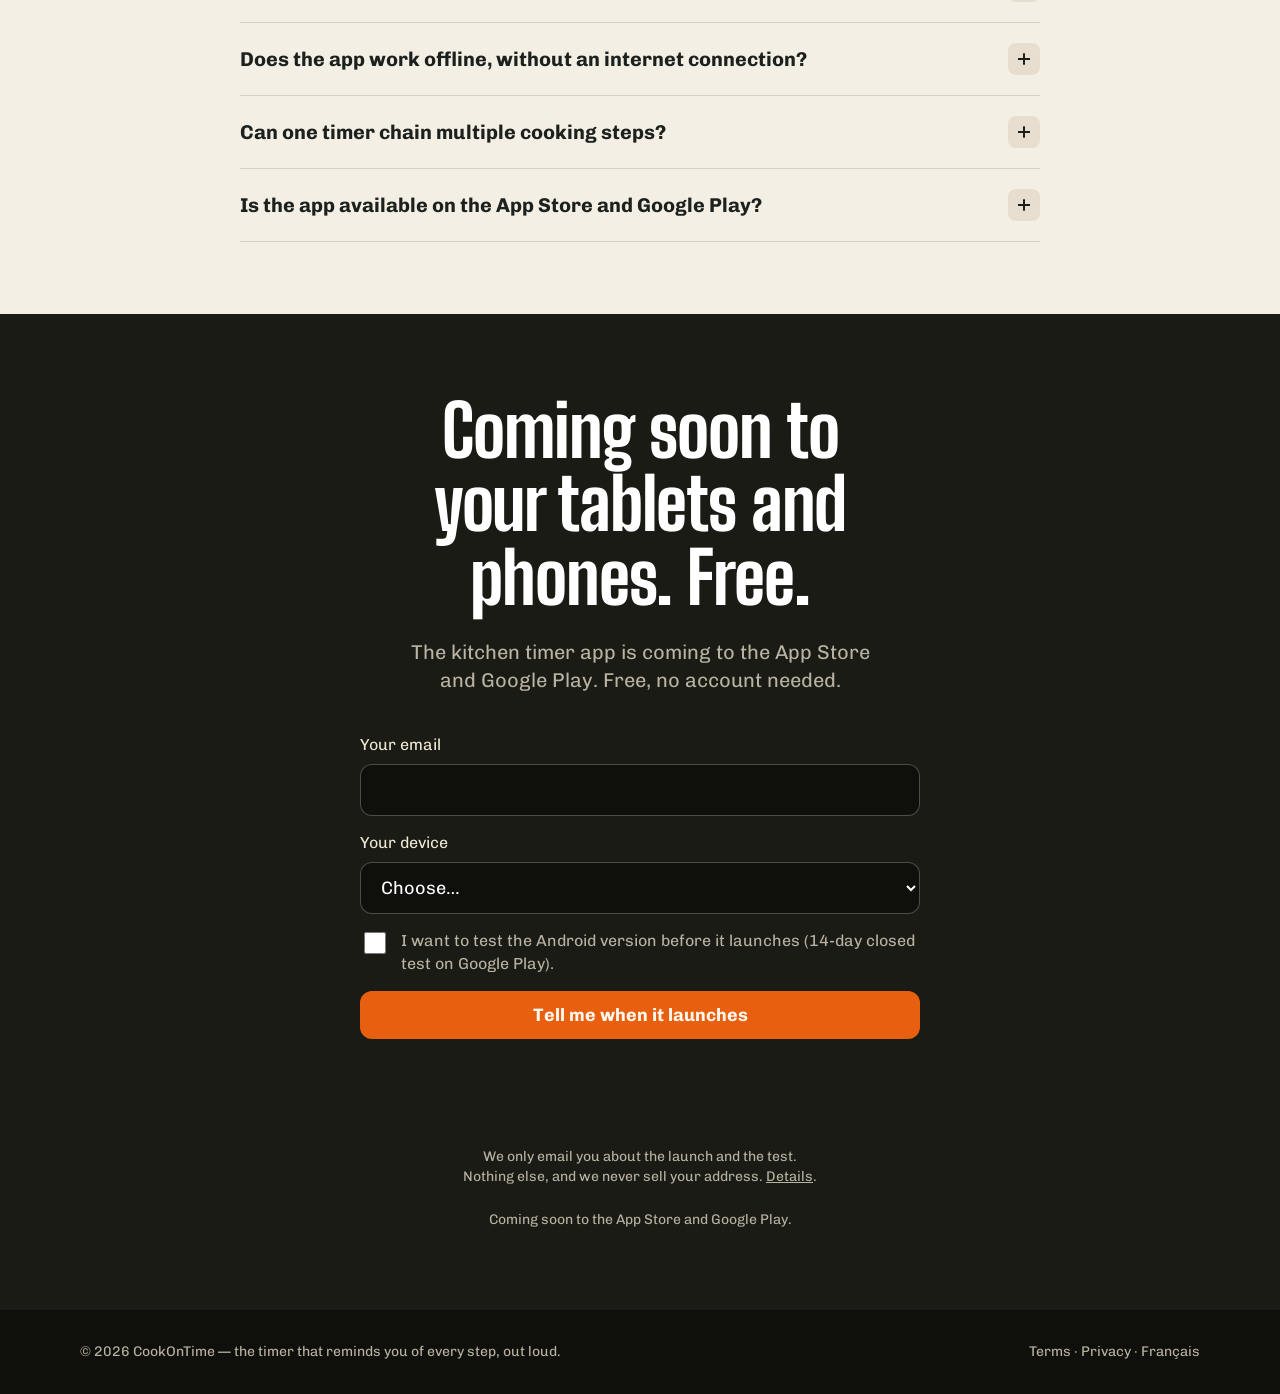
==== commit 6c985a16: "Centrico : lien direct vers la fiche Google Maps Co-Authored-By: Claude Opus 5.5 (1M context) <norep" ====
--- a/index.html
+++ b/index.html
@@ -483,7 +483,7 @@
         <li><a href="https://sezamandco.com/en/" target="_blank" rel="noopener"><img src="assets/logo-sezam.webp" alt="Sezam&amp;Co, restaurant in Lyon" width="307" height="120" style="height:36px" loading="lazy"></a></li>
         <li><a href="https://www.yallaeat.fr/" target="_blank" rel="noopener"><img src="assets/logo-yallaeat.webp" alt="YallaEat, restaurant in Lyon 9" width="299" height="120" style="height:42px" loading="lazy"></a></li>
         <li><a href="https://www.legrandliban.com/" target="_blank" rel="noopener"><img src="assets/logo-grand-liban.webp" alt="Le Grand Liban, restaurant in Lyon" width="104" height="120" style="height:52px" loading="lazy"></a></li>
-        <li><a href="https://www.google.com/maps/search/?api=1&amp;query=CENTRICO%20Badaro%20Beyrouth" target="_blank" rel="noopener"><img src="assets/logo-centrico.webp" alt="Centrico, tapas bar in Beirut" width="497" height="120" style="height:30px" loading="lazy"></a></li>
+        <li><a href="https://maps.app.goo.gl/8qjy1fK93LtU249g9" target="_blank" rel="noopener"><img src="assets/logo-centrico.webp" alt="Centrico, tapas bar in Beirut" width="497" height="120" style="height:30px" loading="lazy"></a></li>
       </ul>
     </div>
   </section>
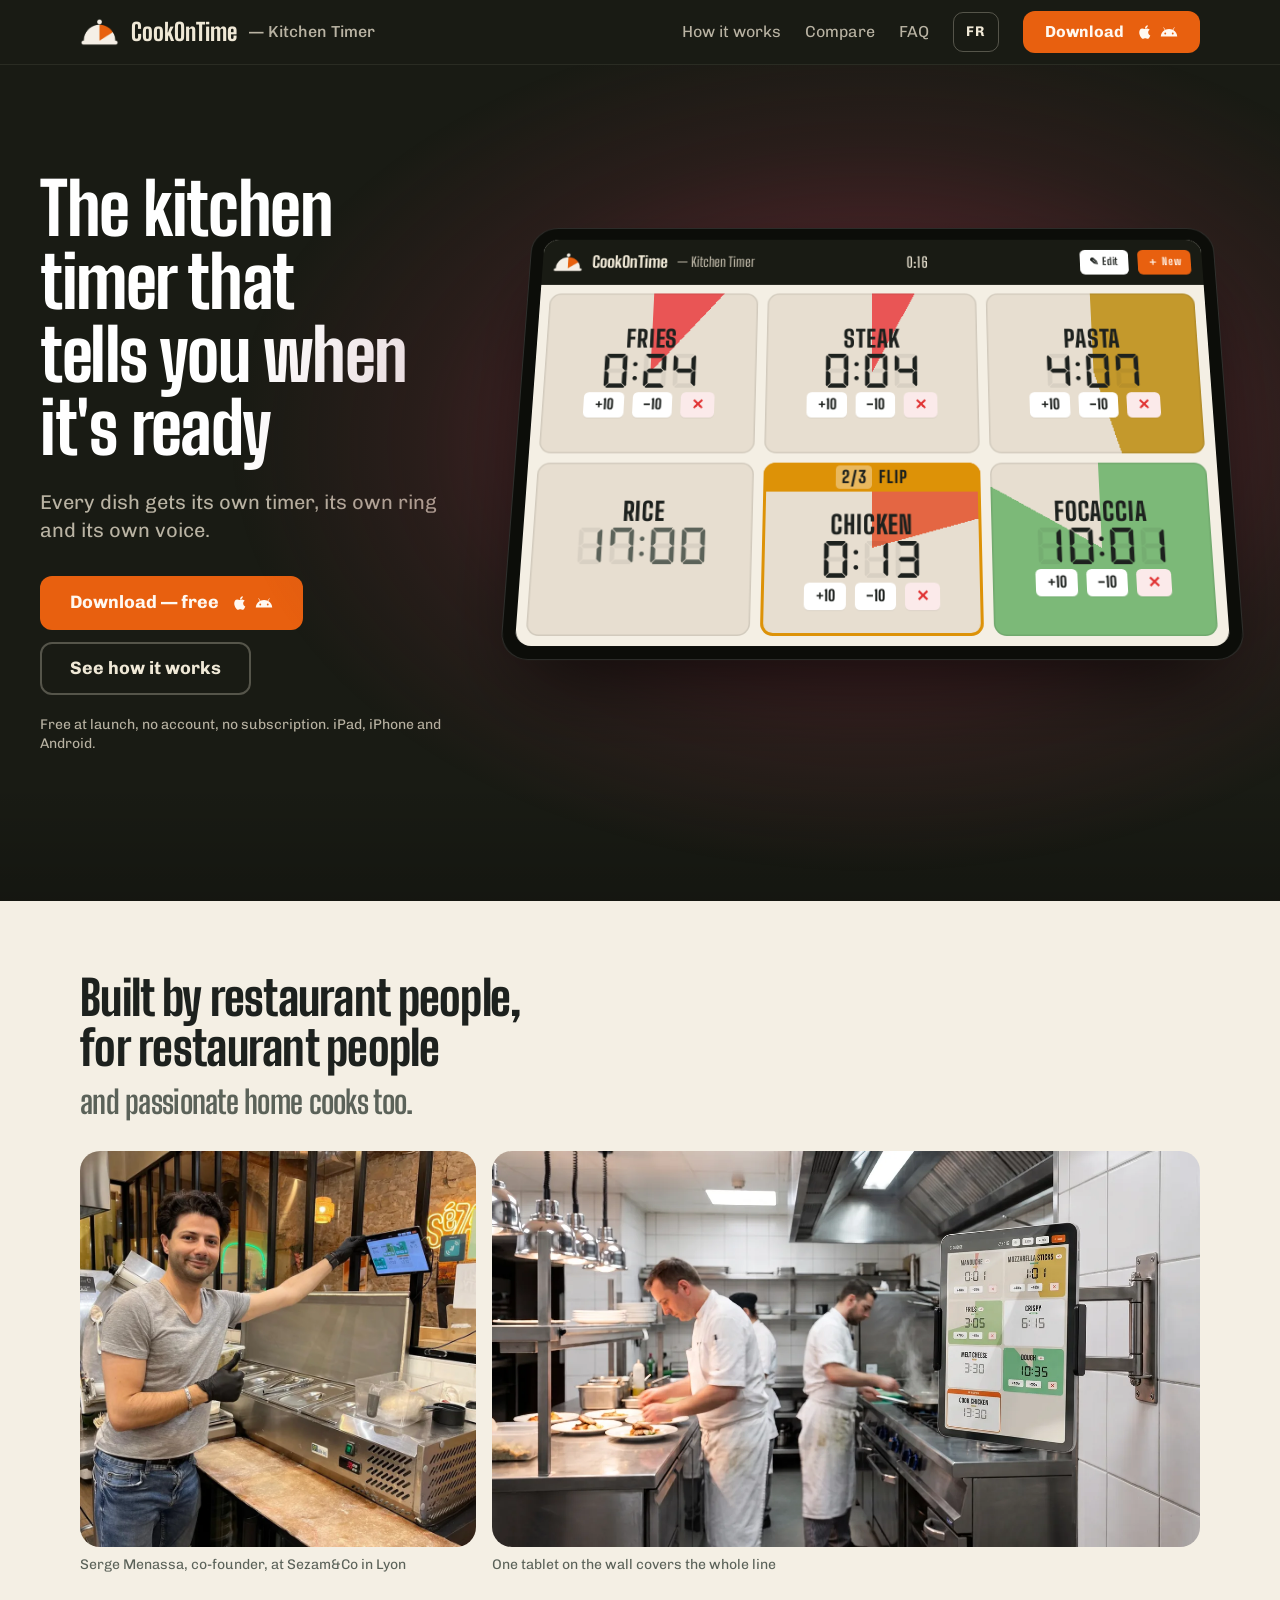
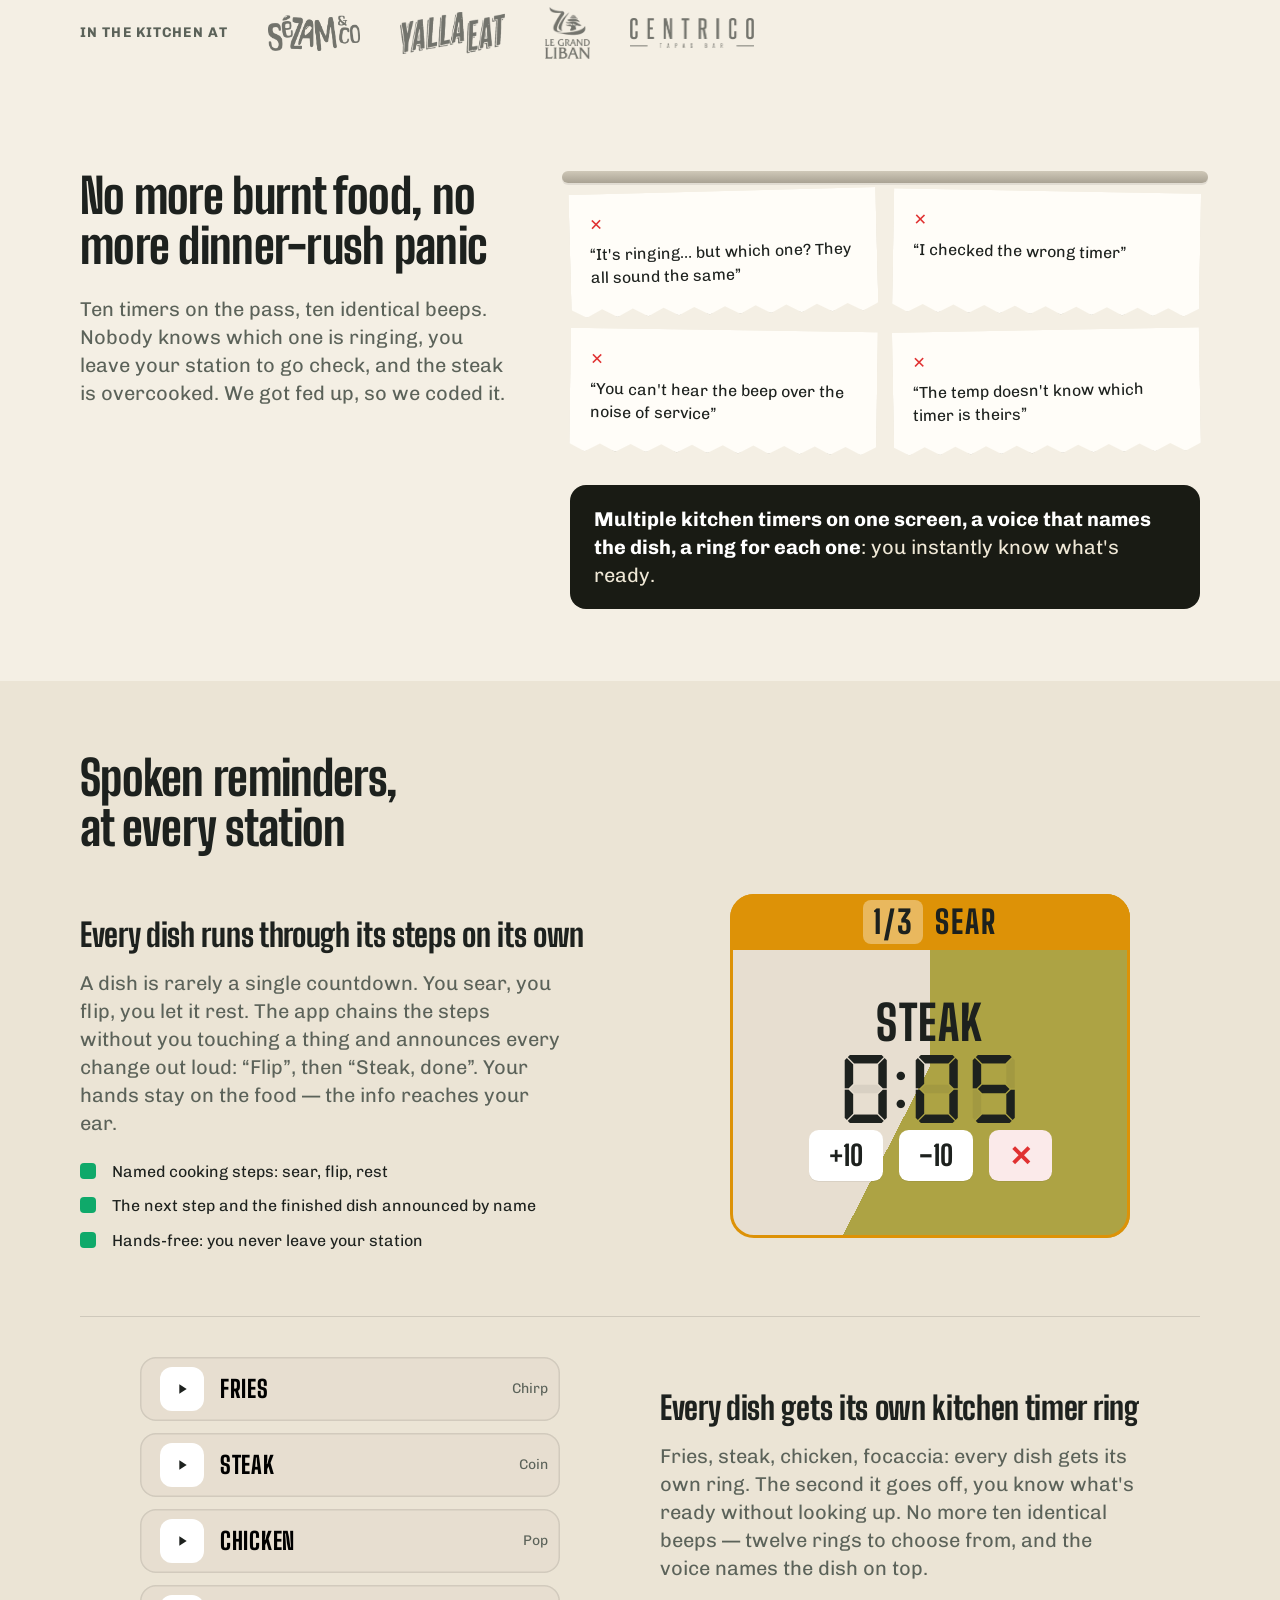
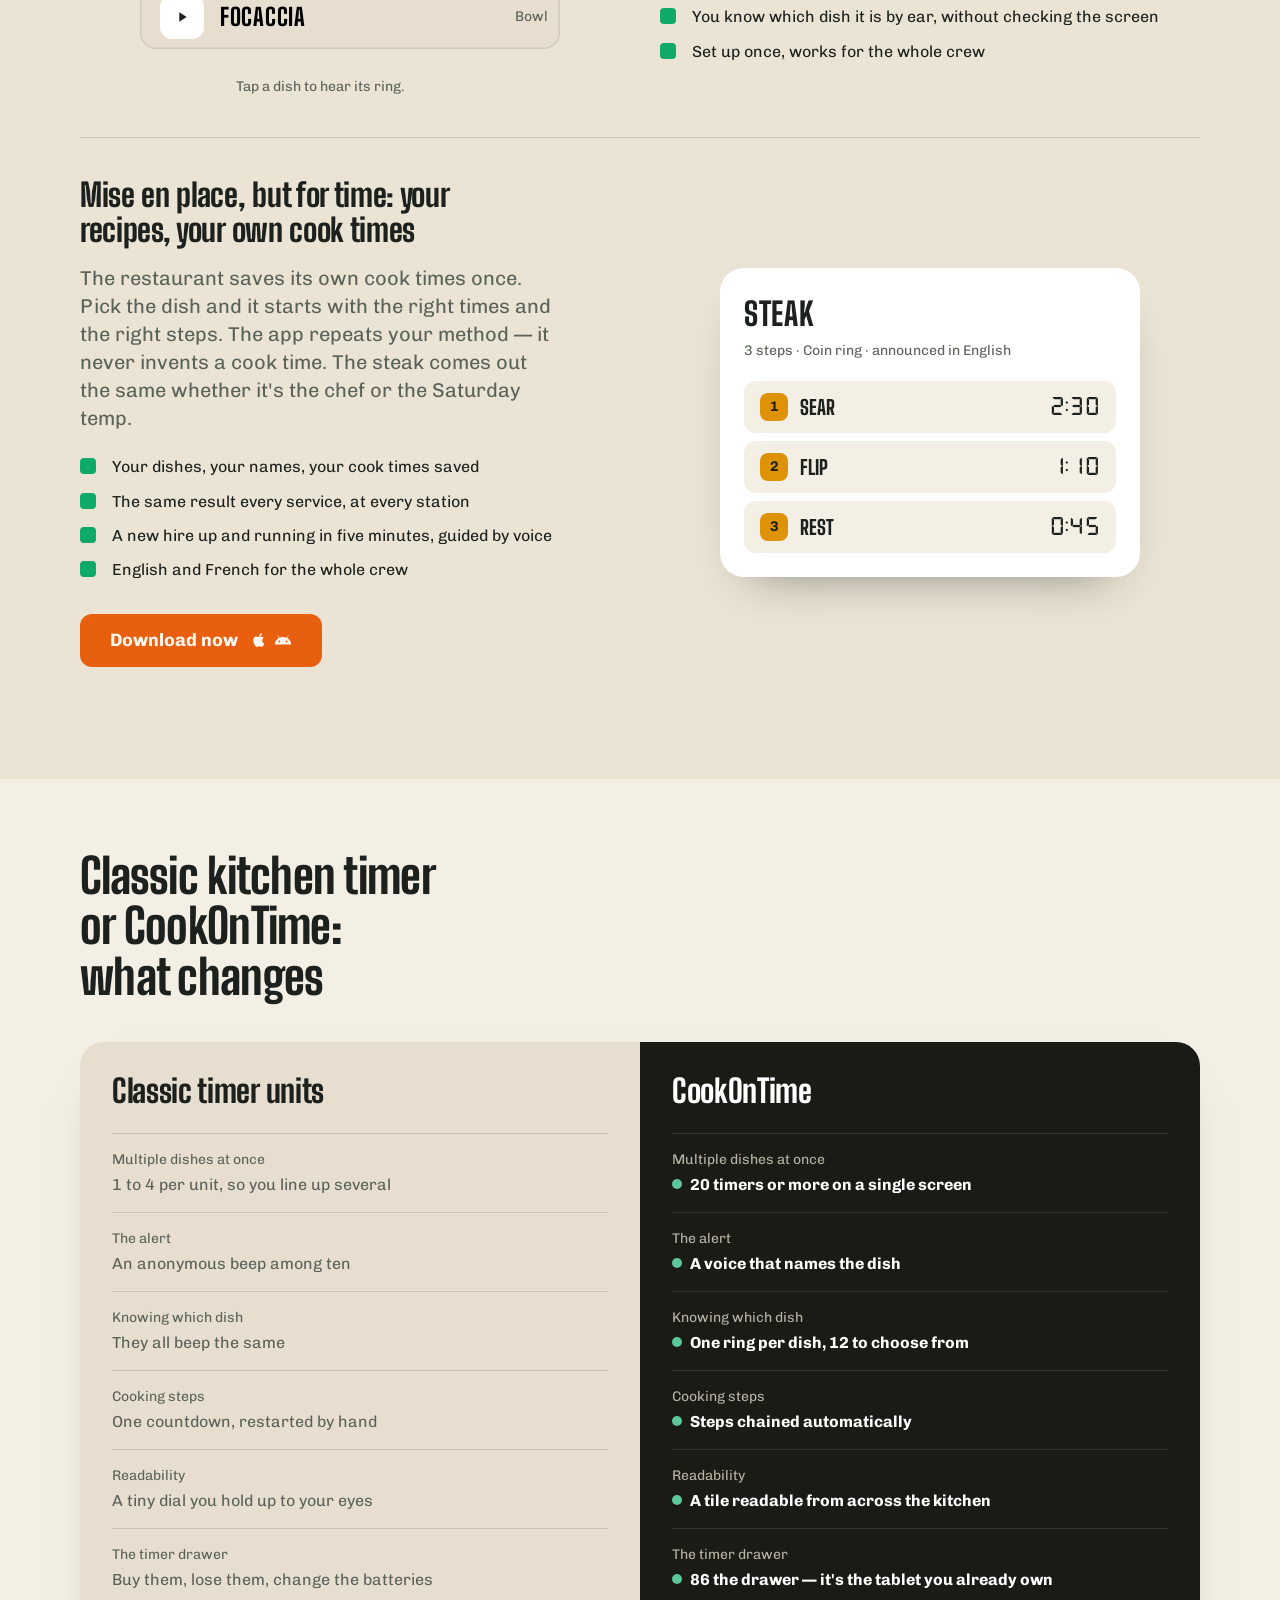
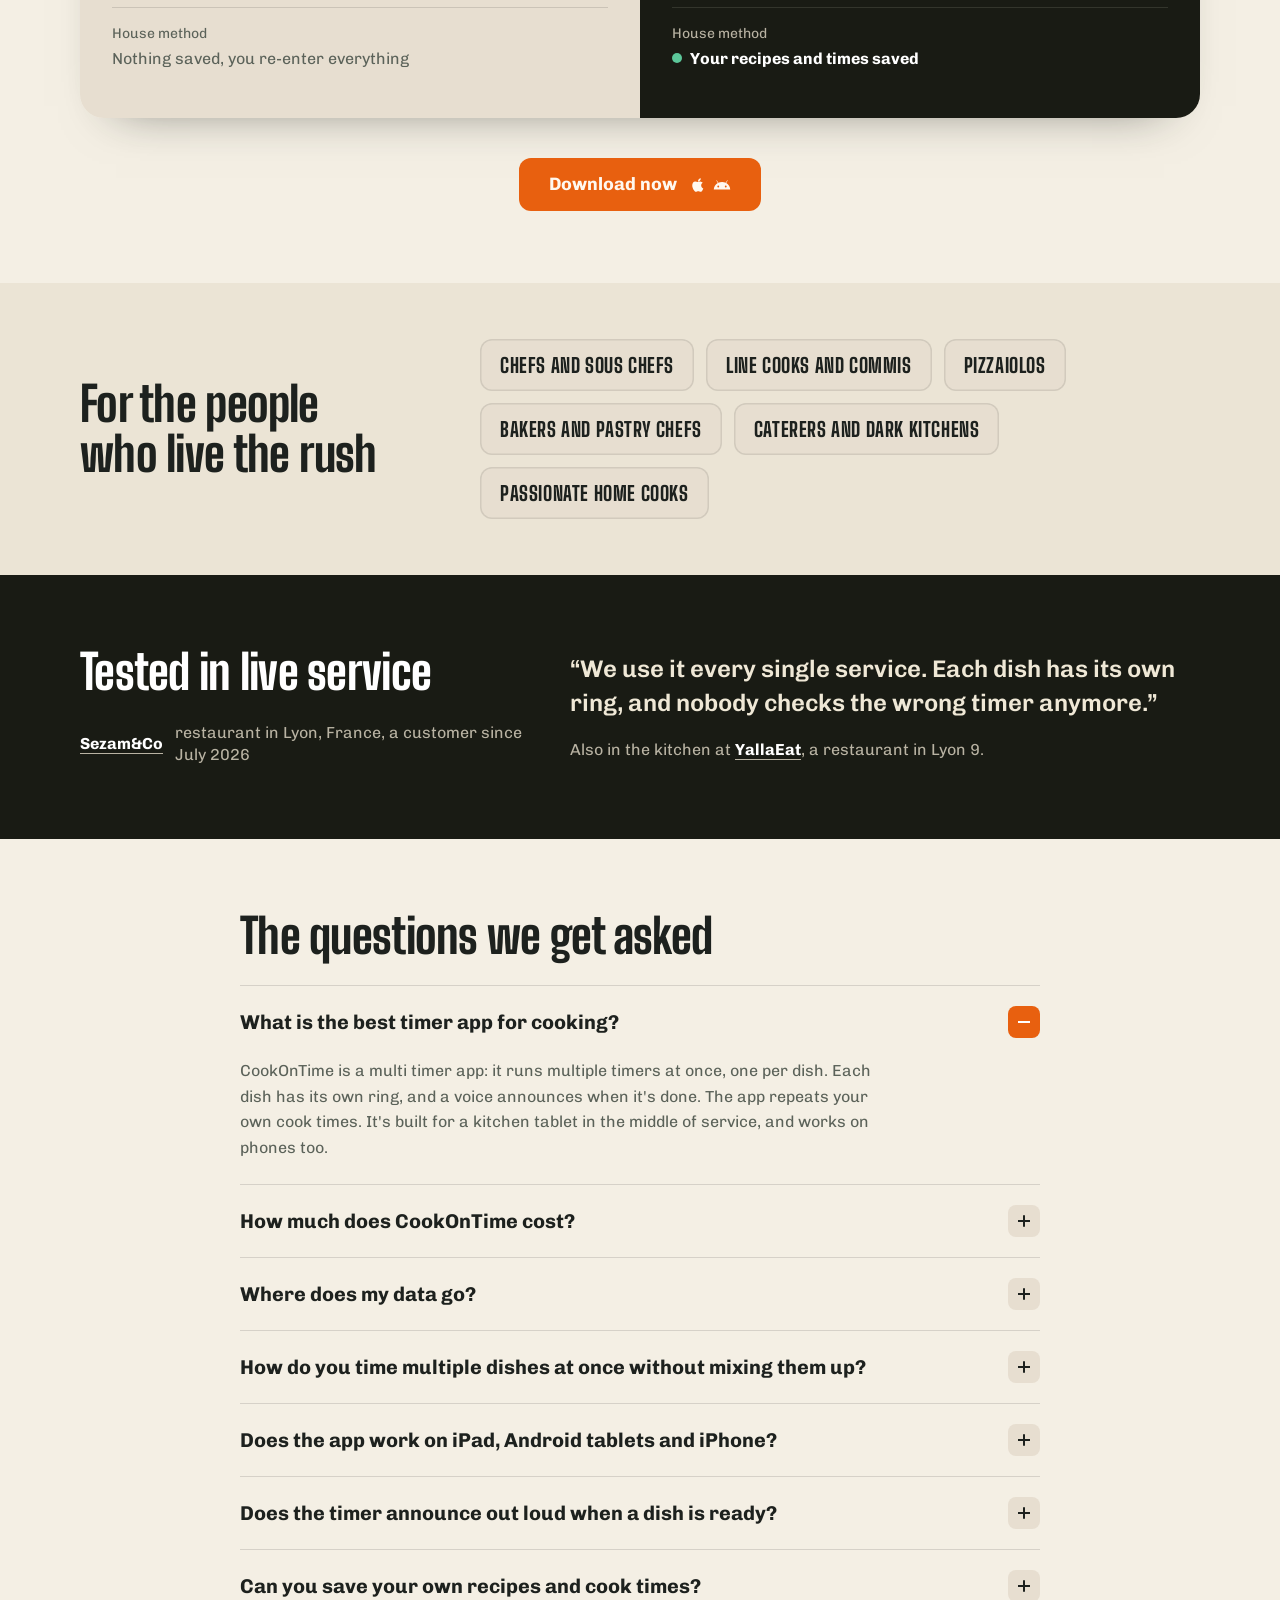
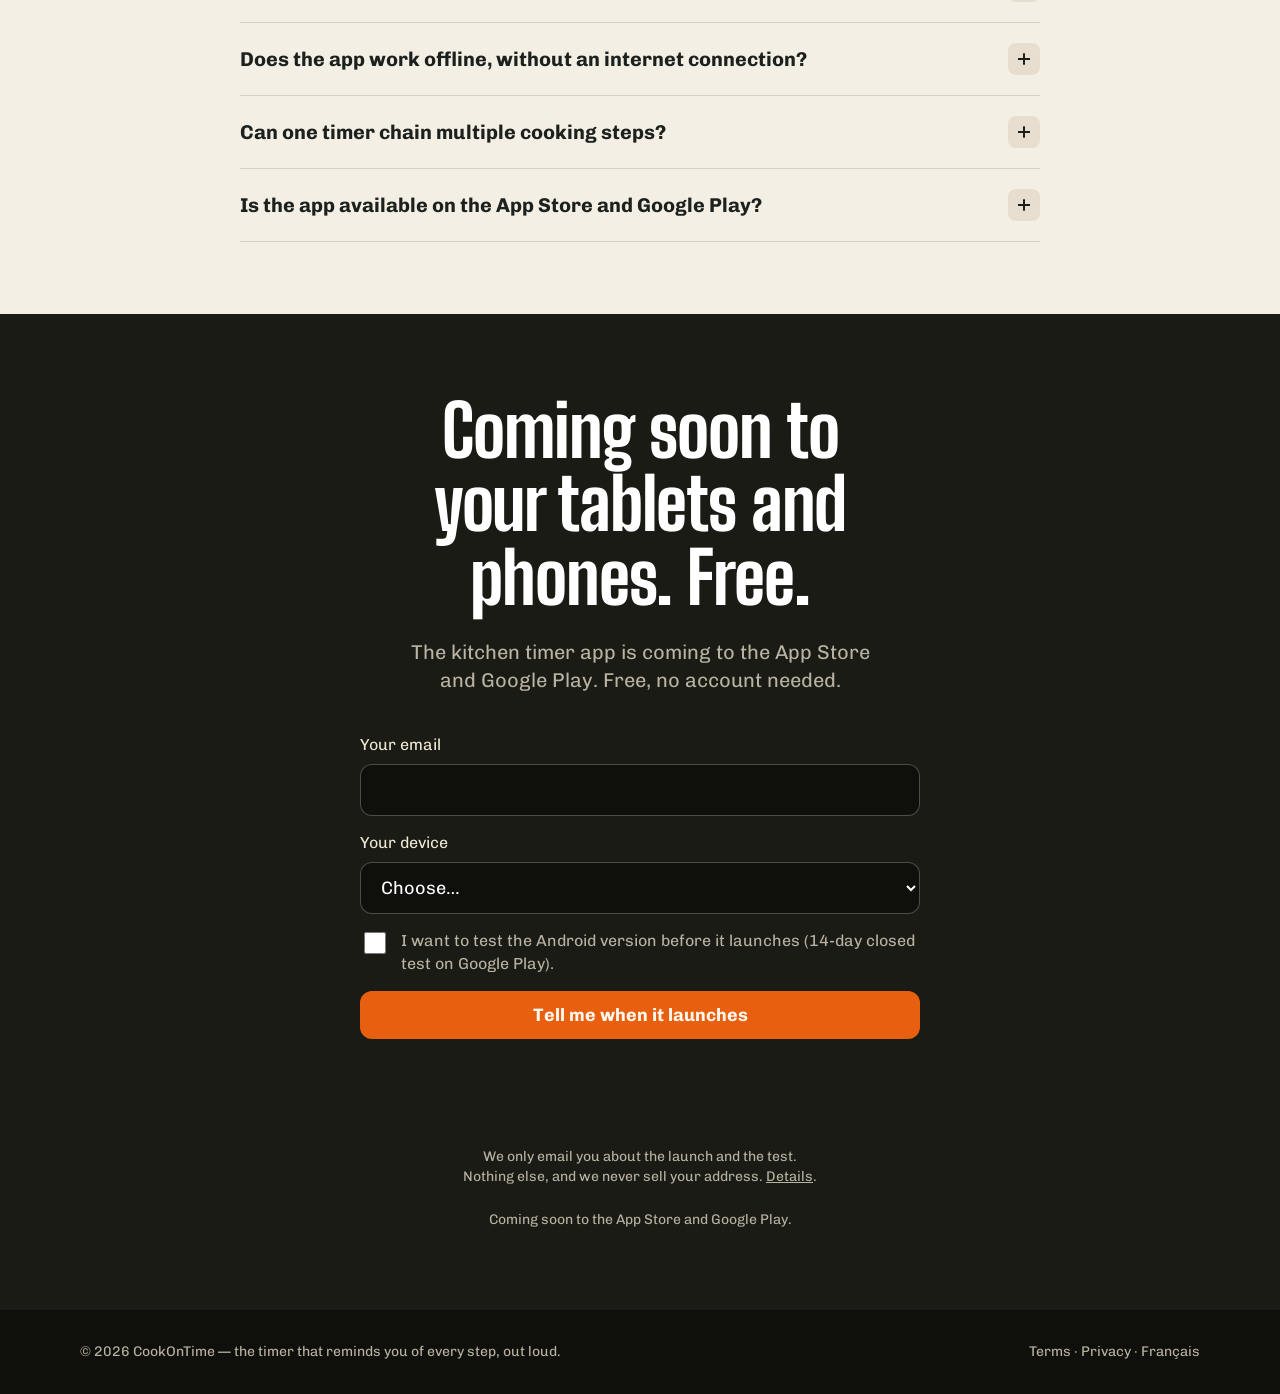
==== commit 14bdfda0: "Google Analytics (G-W3V1ZGBVZE) sur toutes les pages, evenements sign_up et cta_click, politique de " ====
--- a/index.html
+++ b/index.html
@@ -2,6 +2,14 @@
 <html lang="en">
 <head>
 <meta charset="UTF-8">
+<!-- Google Analytics (G-W3V1ZGBVZE) : mesure d'audience du site, propriété « cookontime-app ». -->
+<script async src="https://www.googletagmanager.com/gtag/js?id=G-W3V1ZGBVZE"></script>
+<script>
+  window.dataLayer = window.dataLayer || [];
+  function gtag(){dataLayer.push(arguments);}
+  gtag('js', new Date());
+  gtag('config', 'G-W3V1ZGBVZE', {allow_google_signals: false, allow_ad_personalization_signals: false, cookie_expires: 33696000});
+</script>
 <meta name="viewport" content="width=device-width, initial-scale=1, viewport-fit=cover">
 <title>Free Kitchen Timer App for Restaurants — Multi-Dish & Voice</title>
 <meta name="description" content="Free kitchen timer app for pros: multiple dishes at once, a ring per dish, a voice announcing each. Tablets, iPhone & Android. Built by restaurateurs.">
@@ -815,7 +823,7 @@
     fetch('/api/signup', {method:'POST', headers:{'content-type':'application/json'},
       body:JSON.stringify({email:email, device:f.device.value, tester:f.tester.checked, website:f.website.value, lang:'en'})})
       .then(function(r){ return r.json(); })
-      .then(function(d){ if(!d.ok) throw 0; msg.className='msg ok'; msg.textContent="Got it. We'll email you as soon as the app is out."; f.reset(); })
+      .then(function(d){ if(!d.ok) throw 0; if(window.gtag) gtag('event','sign_up',{method:'landing', device:f.device.value, tester:f.tester.checked?'oui':'non', page_lang:'en'}); msg.className='msg ok'; msg.textContent="Got it. We'll email you as soon as the app is out."; f.reset(); })
       .catch(function(){ msg.className='msg err'; msg.textContent='Sending failed. Please try again in a moment.'; })
       .then(function(){ btn.disabled=false; });
   });
@@ -830,6 +838,7 @@
     a.addEventListener('click', function(){
       var body=JSON.stringify({button:where, lang:'en'});
       try{ navigator.sendBeacon('/api/click', new Blob([body],{type:'text/plain'})); }catch(e){}
+      if(window.gtag) gtag('event','cta_click',{location:where});
     });
   });
 })();
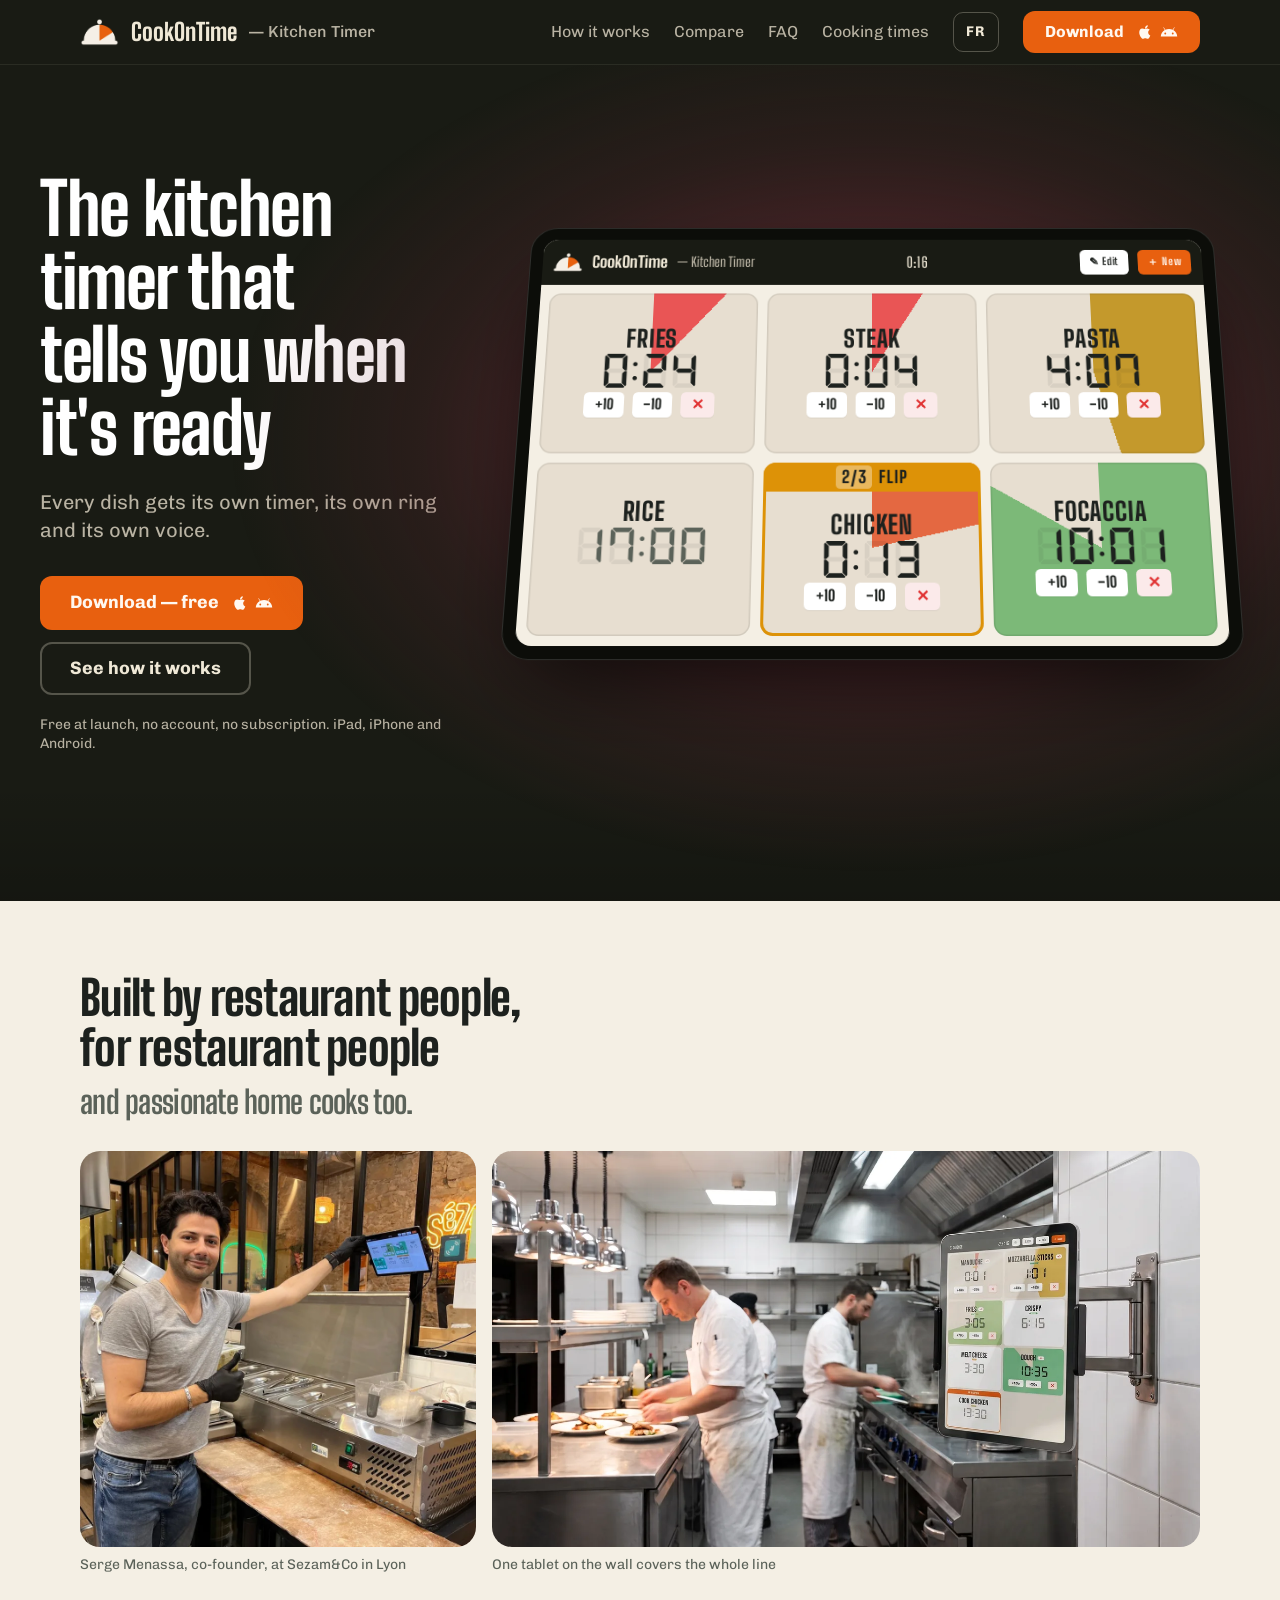
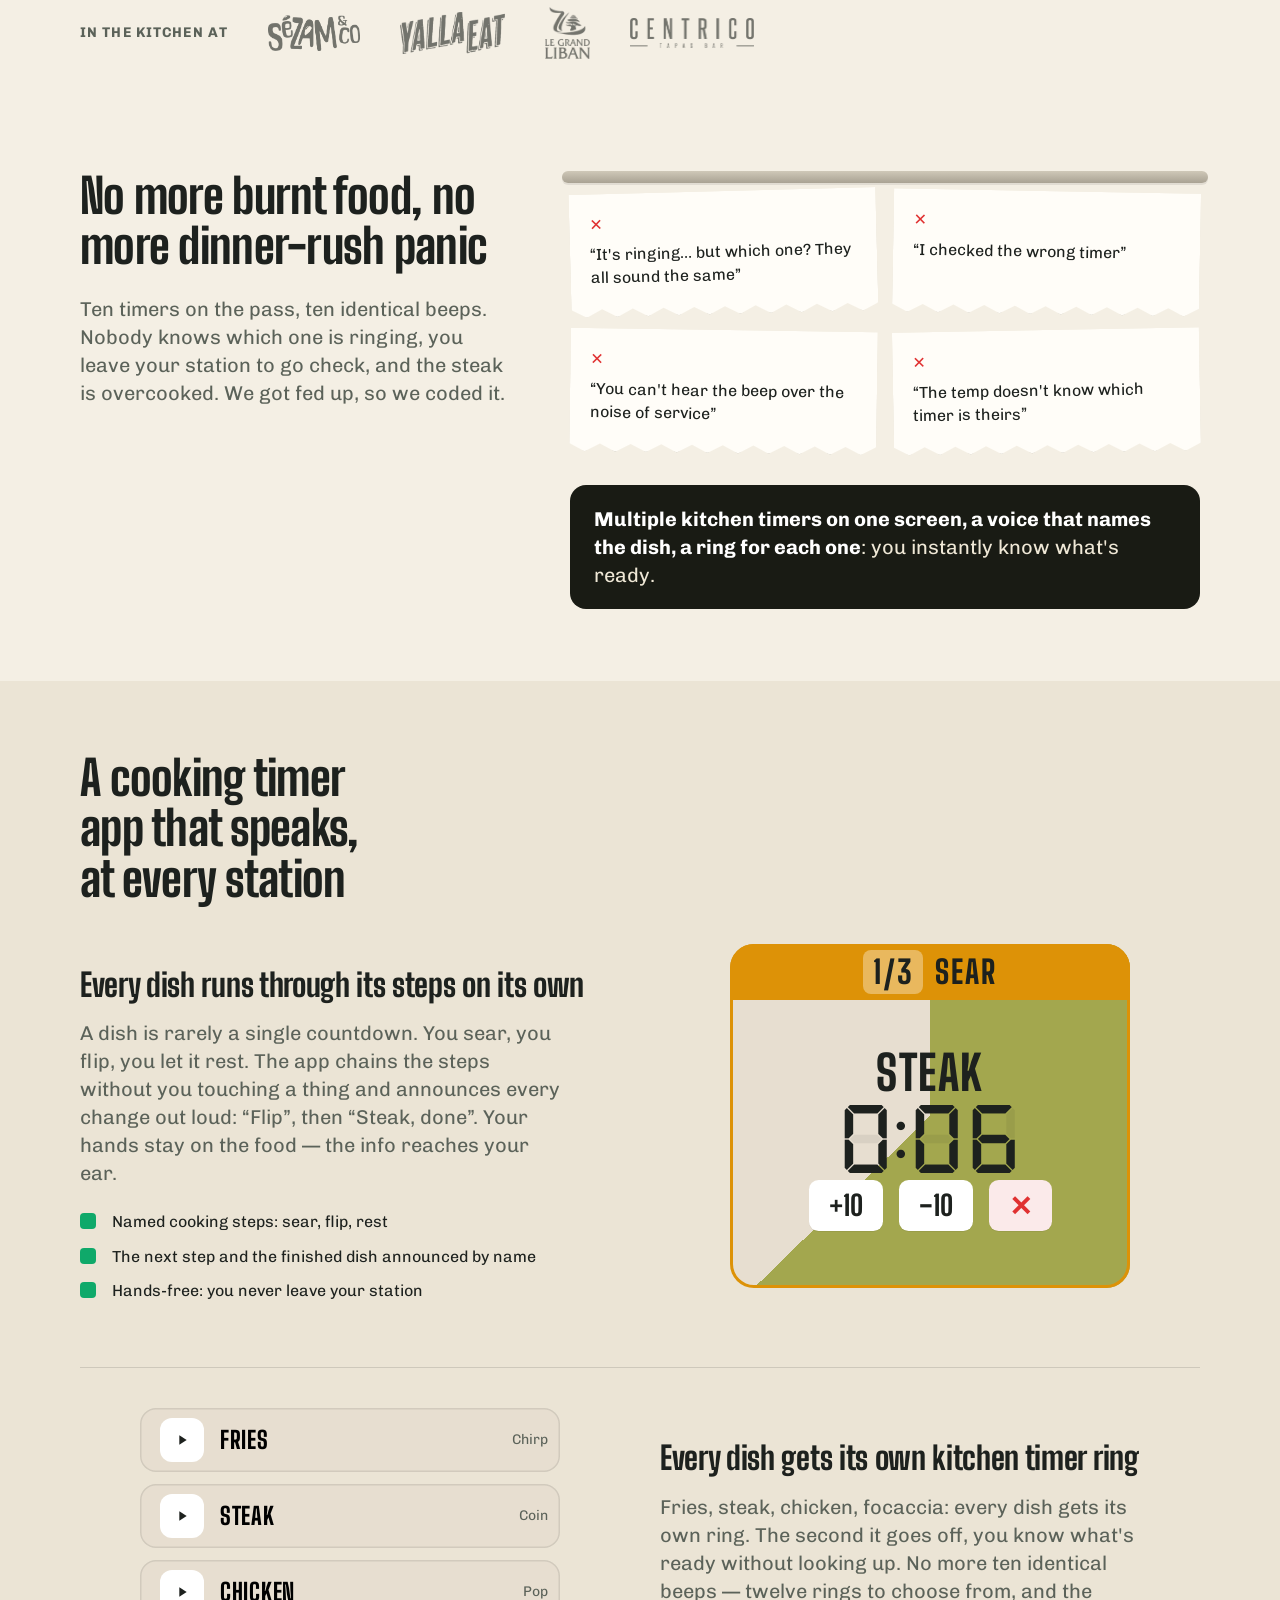
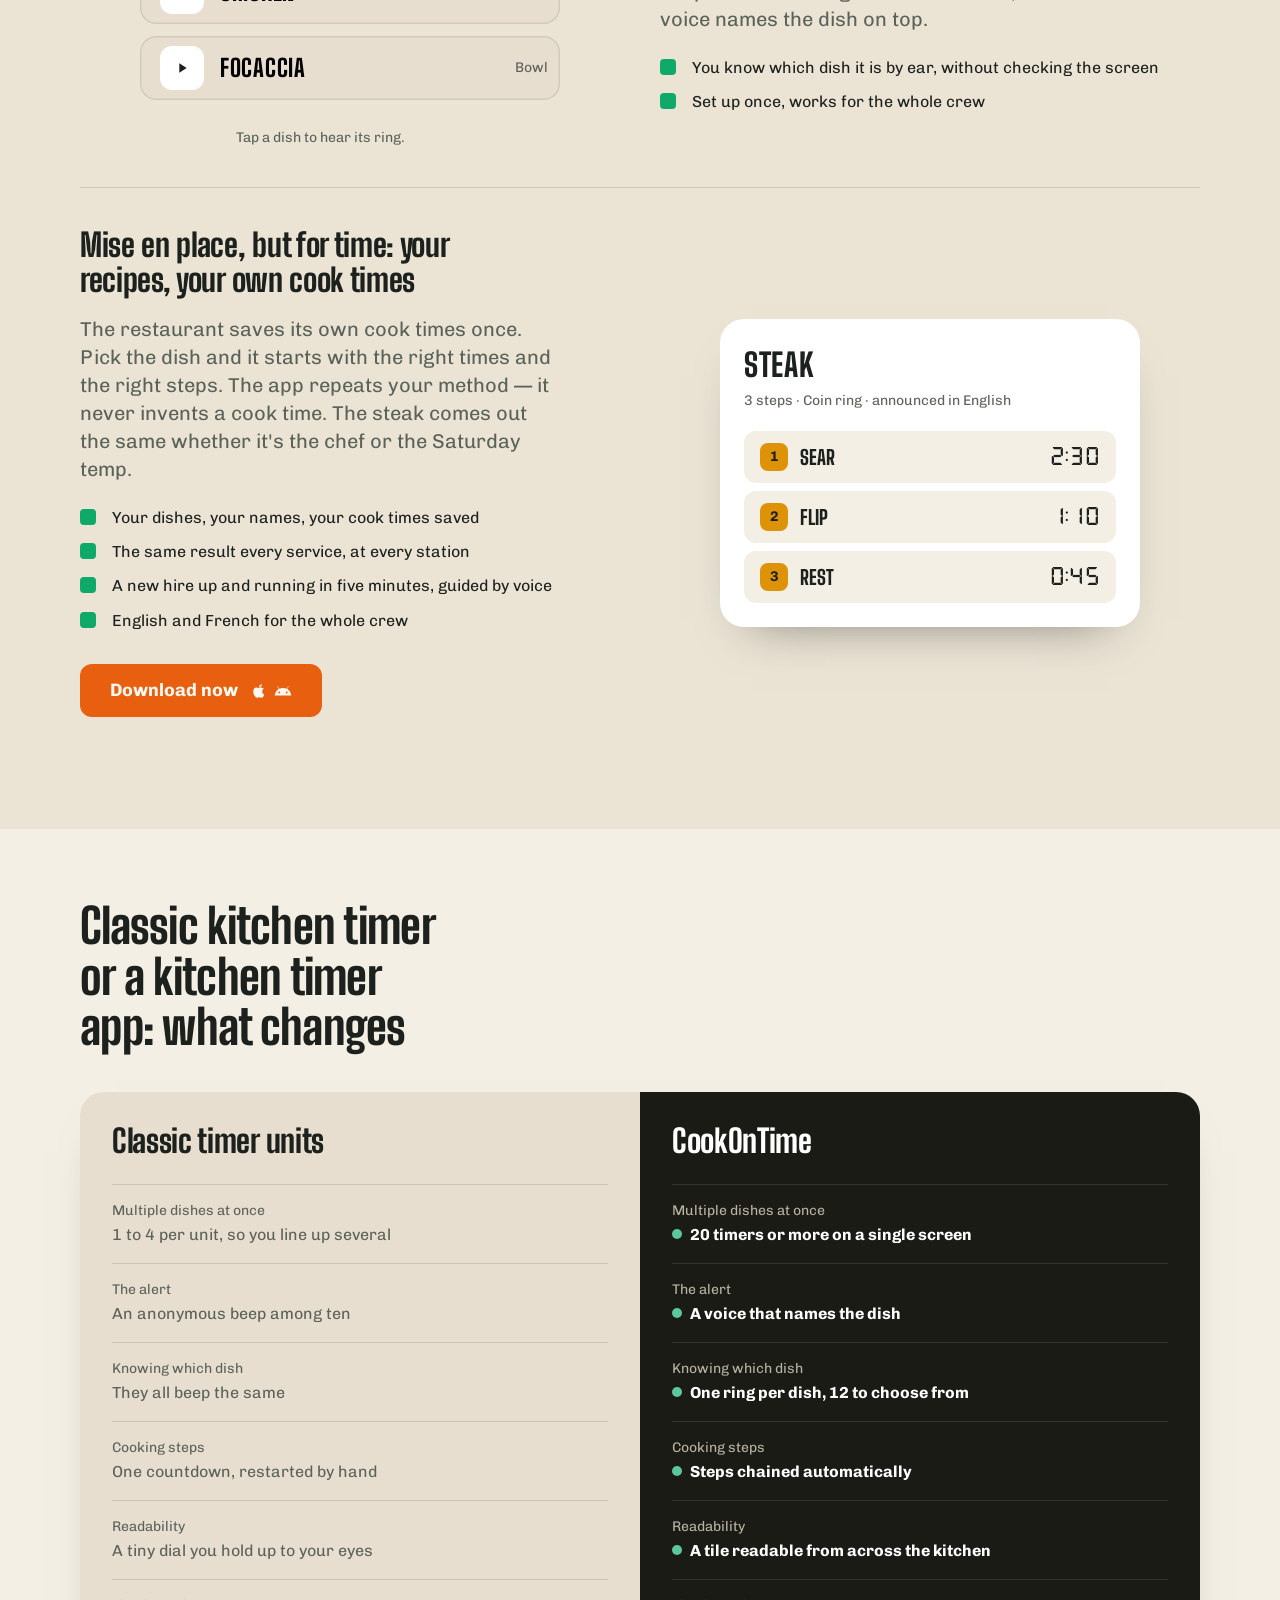
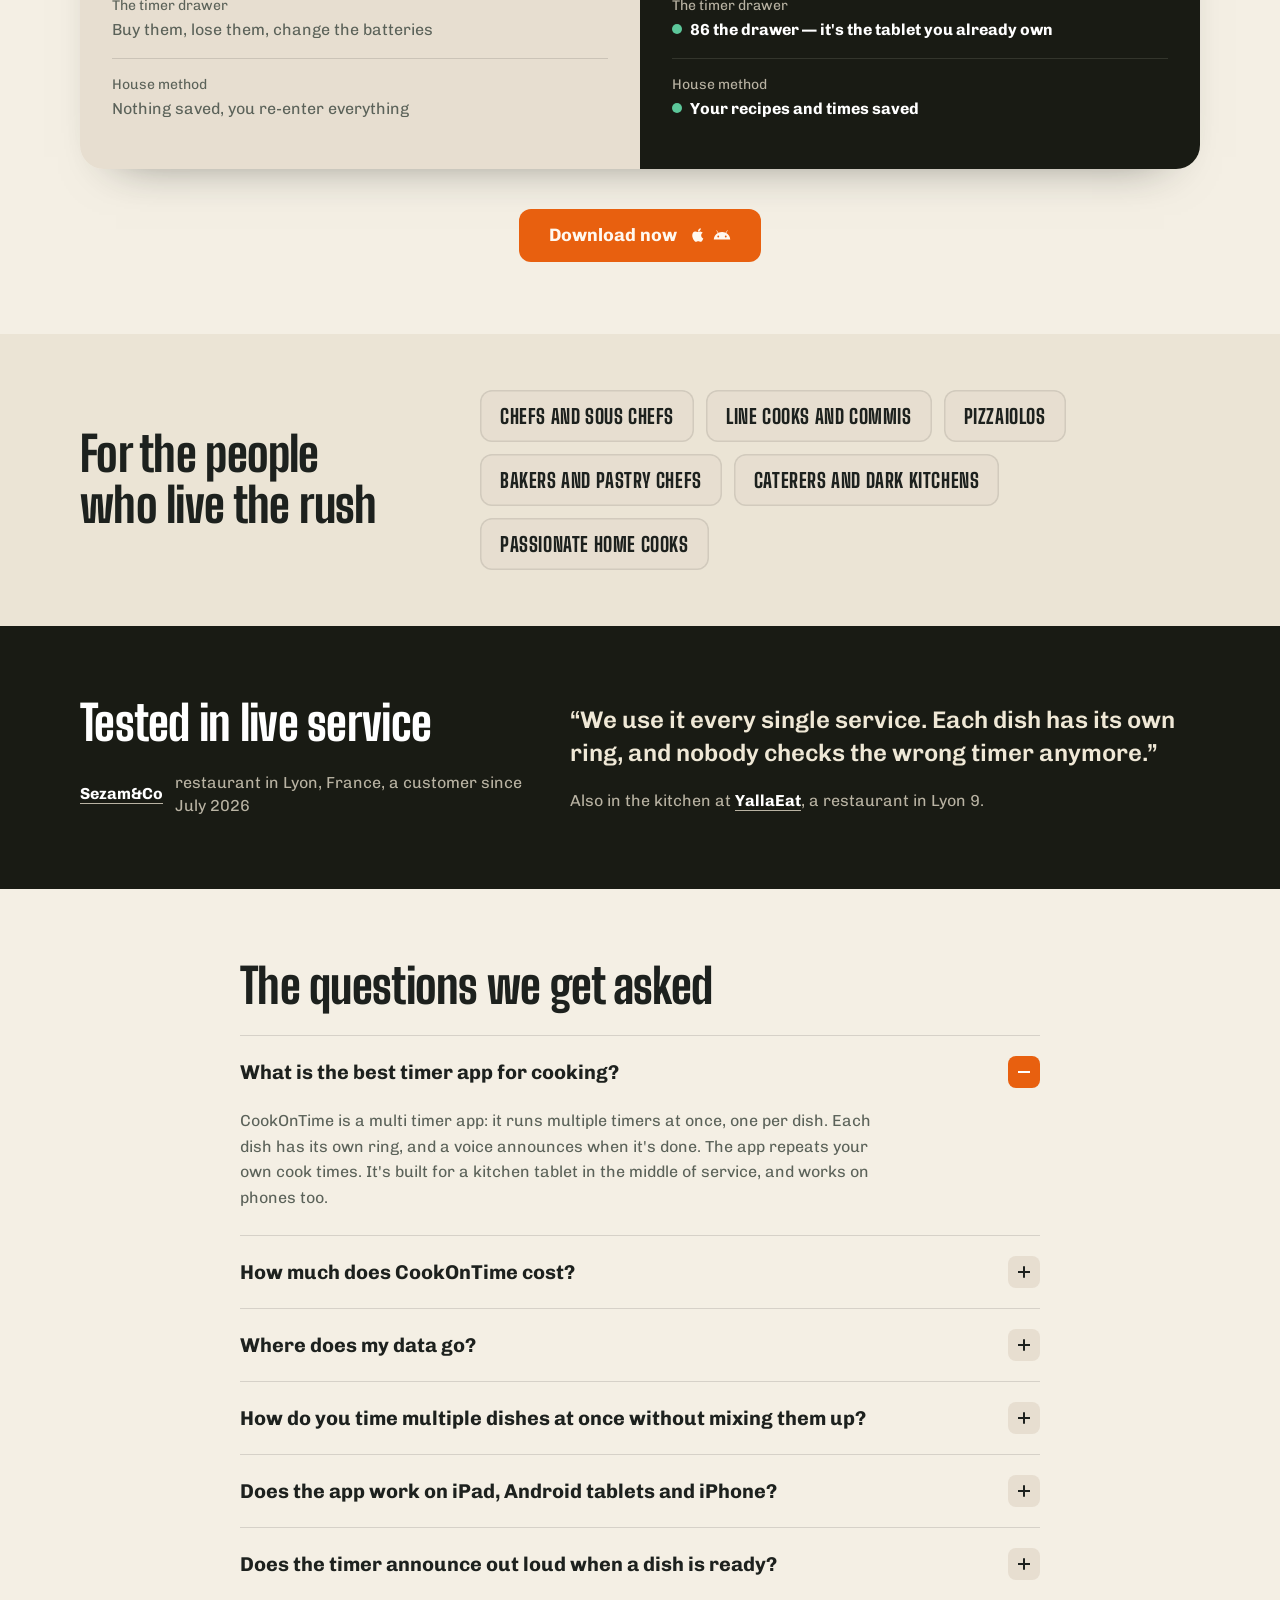
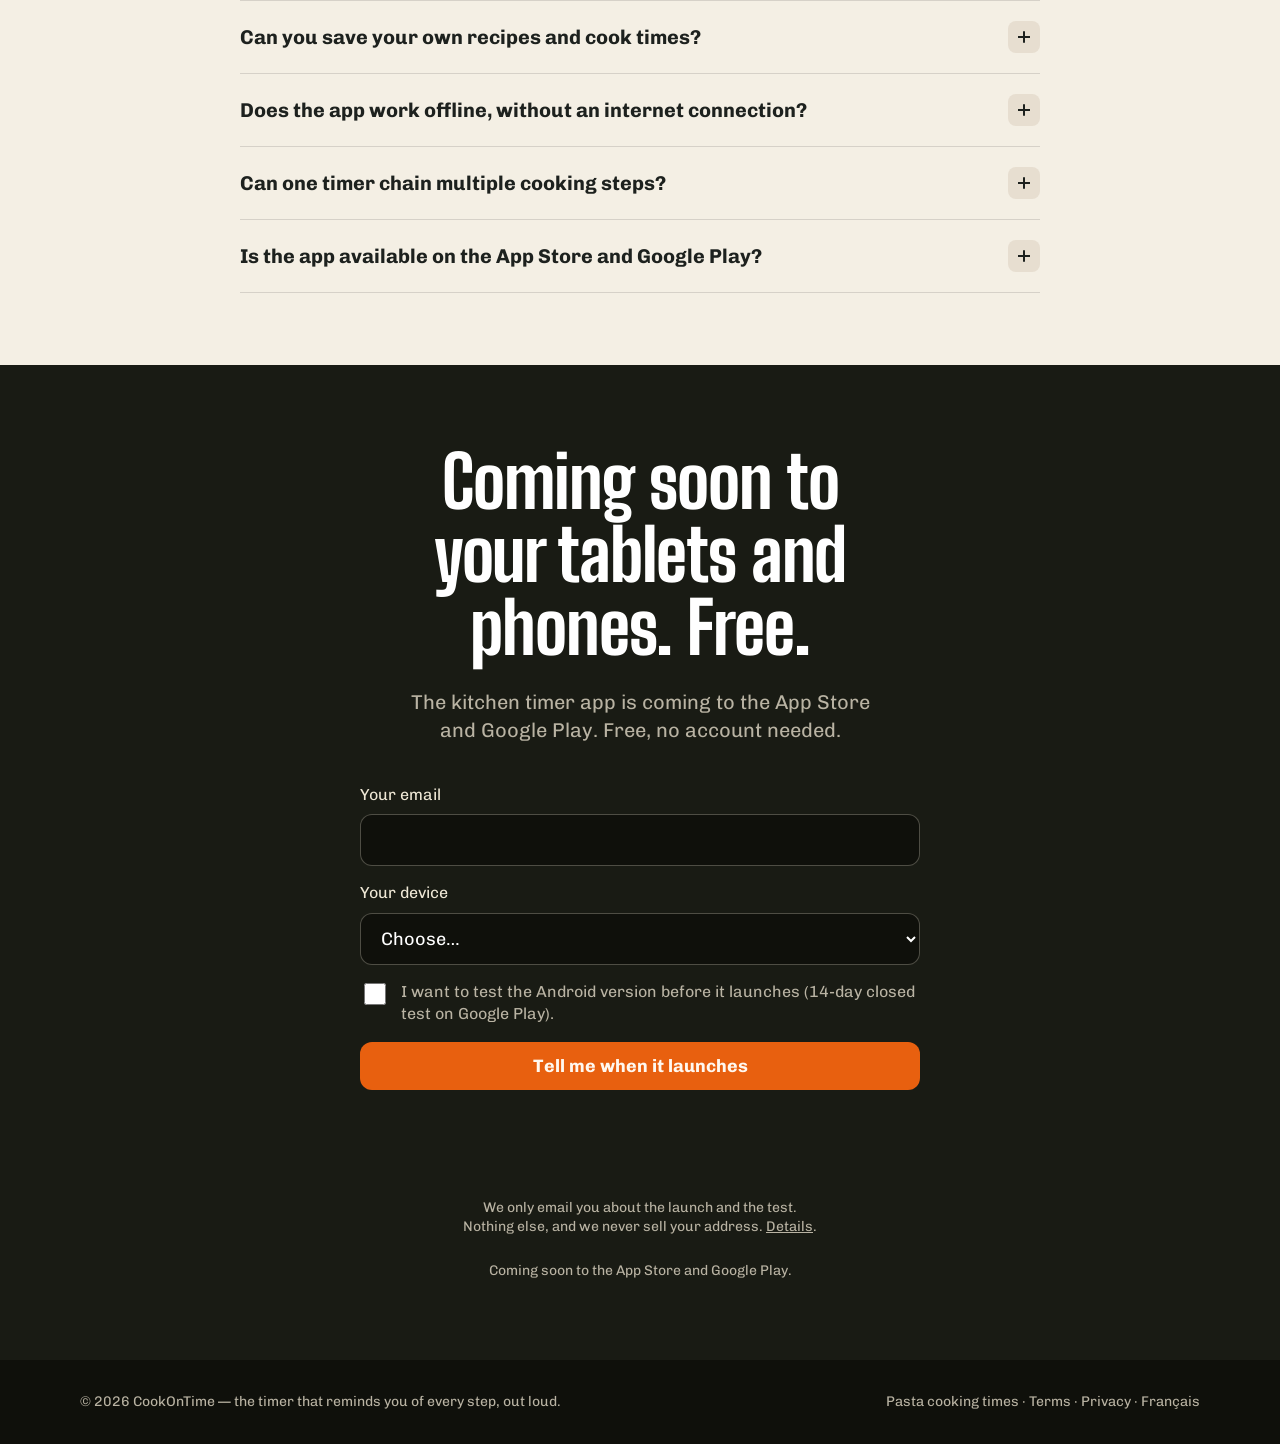
==== commit 4d7182ab: "Pages temps de cuisson des pates (FR et EN) avec minuteur, photos ; liens depuis l'accueil ; titres " ====
--- a/index.html
+++ b/index.html
@@ -439,6 +439,7 @@
       <a href="#app">How it works</a>
       <a href="#comparatif">Compare</a>
       <a href="#faq">FAQ</a>
+      <a href="cooking-times/pasta/">Cooking times</a>
       <a class="lang" href="fr/" hreflang="fr" lang="fr" aria-label="Version française">FR</a>
       <a class="btn btn-ember" href="#lancement">Download<span class="oss"><svg class="os" viewBox="0 0 24 24" aria-hidden="true"><path fill="currentColor" d="M17.05 20.28c-.98.95-2.05.8-3.08.35-1.09-.46-2.09-.48-3.24 0-1.44.62-2.2.44-3.06-.35C2.79 15.25 3.51 7.59 8.31 7.34c1.35.07 2.29.74 3.08.8 1.18-.24 2.31-.93 3.57-.84 1.51.12 2.65.72 3.4 1.8-3.12 1.87-2.63 5.98.68 7.68-.66 1.73-1.53 3.45-2.01 3.7zM12.03 7.25c-.15-2.23 1.66-4.07 3.74-4.25.29 2.58-2.34 4.5-3.74 4.25z"/></svg><svg class="os" viewBox="0 0 24 24" aria-hidden="true"><path fill="currentColor" d="M17.6 9.48l1.84-3.18a.38.38 0 0 0-.66-.38l-1.86 3.22A11.4 11.4 0 0 0 12 8.14c-1.77 0-3.43.4-4.92 1L5.22 5.92a.38.38 0 1 0-.66.38L6.4 9.48A10.8 10.8 0 0 0 1 18h22a10.8 10.8 0 0 0-5.4-8.52zM7 15.25a1.25 1.25 0 1 1 0-2.5 1.25 1.25 0 0 1 0 2.5zm10 0a1.25 1.25 0 1 1 0-2.5 1.25 1.25 0 0 1 0 2.5z"/></svg></span></a>
     </nav>
@@ -518,7 +519,7 @@
 
   <section class="features" id="app">
     <div class="wrap">
-      <h2>Spoken reminders, at every station</h2>
+      <h2>A cooking timer app that speaks, at every station</h2>
 
       <div class="feat">
         <div>
@@ -592,7 +593,7 @@
 
   <section class="compare" id="comparatif">
     <div class="wrap">
-      <h2>Classic kitchen timer or CookOnTime: what changes</h2>
+      <h2>Classic kitchen timer or a kitchen timer app: what changes</h2>
       <div class="vs">
         <div class="col old">
           <h3>Classic timer units</h3>
@@ -683,7 +684,7 @@
 <footer>
   <div class="wrap">
     <span>© 2026 CookOnTime — the timer that reminds you of every step, out loud.</span>
-    <span><a href="terms.html">Terms</a> · <a href="privacy.html">Privacy</a> · <a href="fr/" hreflang="fr" lang="fr">Français</a></span>
+    <span><a href="cooking-times/pasta/">Pasta cooking times</a> · <a href="terms.html">Terms</a> · <a href="privacy.html">Privacy</a> · <a href="fr/" hreflang="fr" lang="fr">Français</a></span>
   </div>
 </footer>
 
